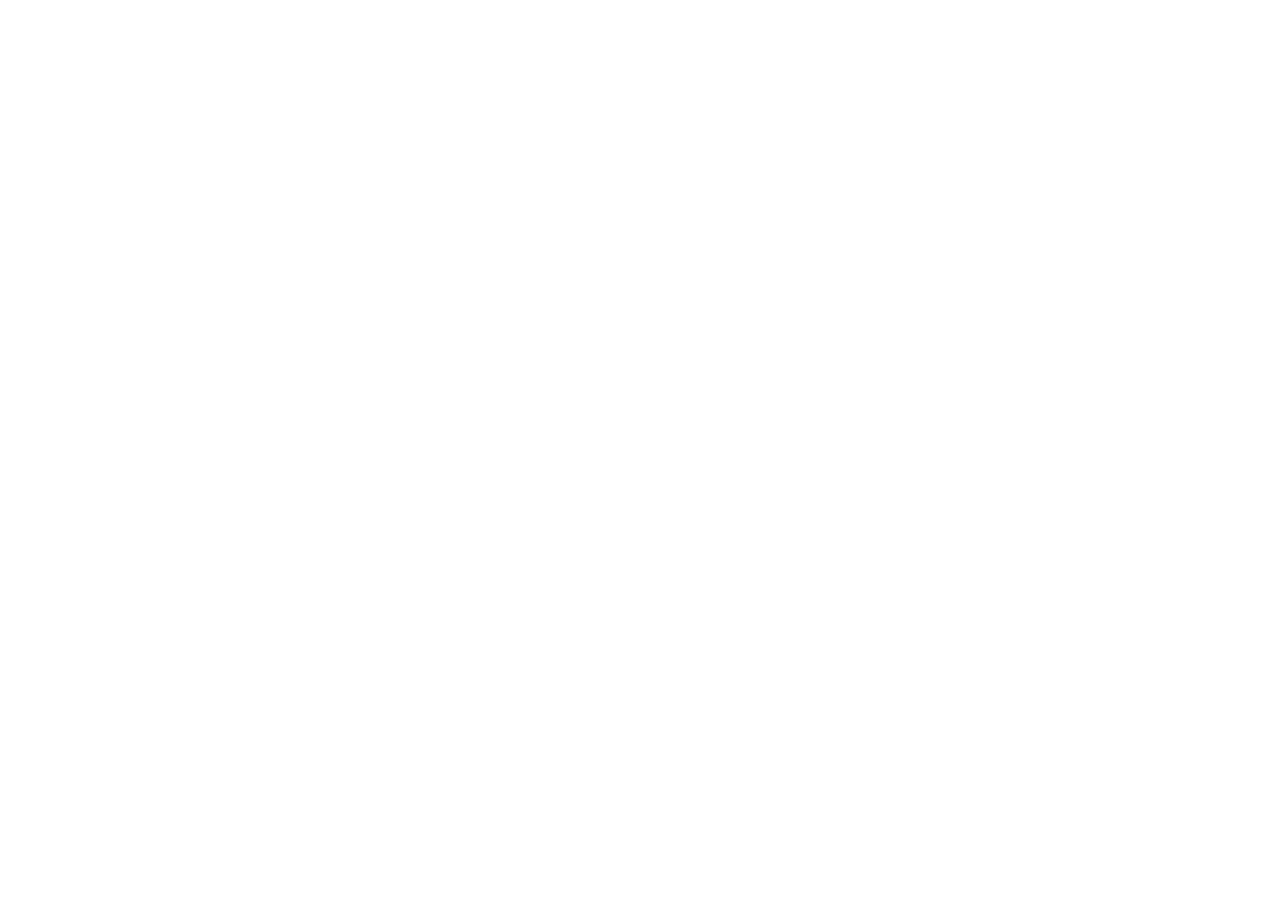
==== index.html @ 8c8d55e0 "add new file" ====
<!DOCTYPE html>
<html lang="en">
    <head>
        <meta charset="UTF-8" />
        <meta http-equiv="X-UA-Compatible" content="IE=edge" />
        <meta name="viewport" content="width=device-width, initial-scale=1.0" />
        <title>Merce</title>
        <link
            href="https://cdn.jsdelivr.net/npm/bootstrap@5.0.1/dist/css/bootstrap.min.css"
            rel="stylesheet"
        />
        <link rel="stylesheet" href="./scss/main.css" />
    </head>
    <body>

        <script src="https://cdn.jsdelivr.net/npm/bootstrap@5.0.1/dist/js/bootstrap.bundle.min.js"></script>
    </body>
</html>
---- scss/main.css ----
.container {
  max-width: calc(100% - 4px);
}

.reveal .reveal__item {
  outline: 2px solid #1F1F1F;
}
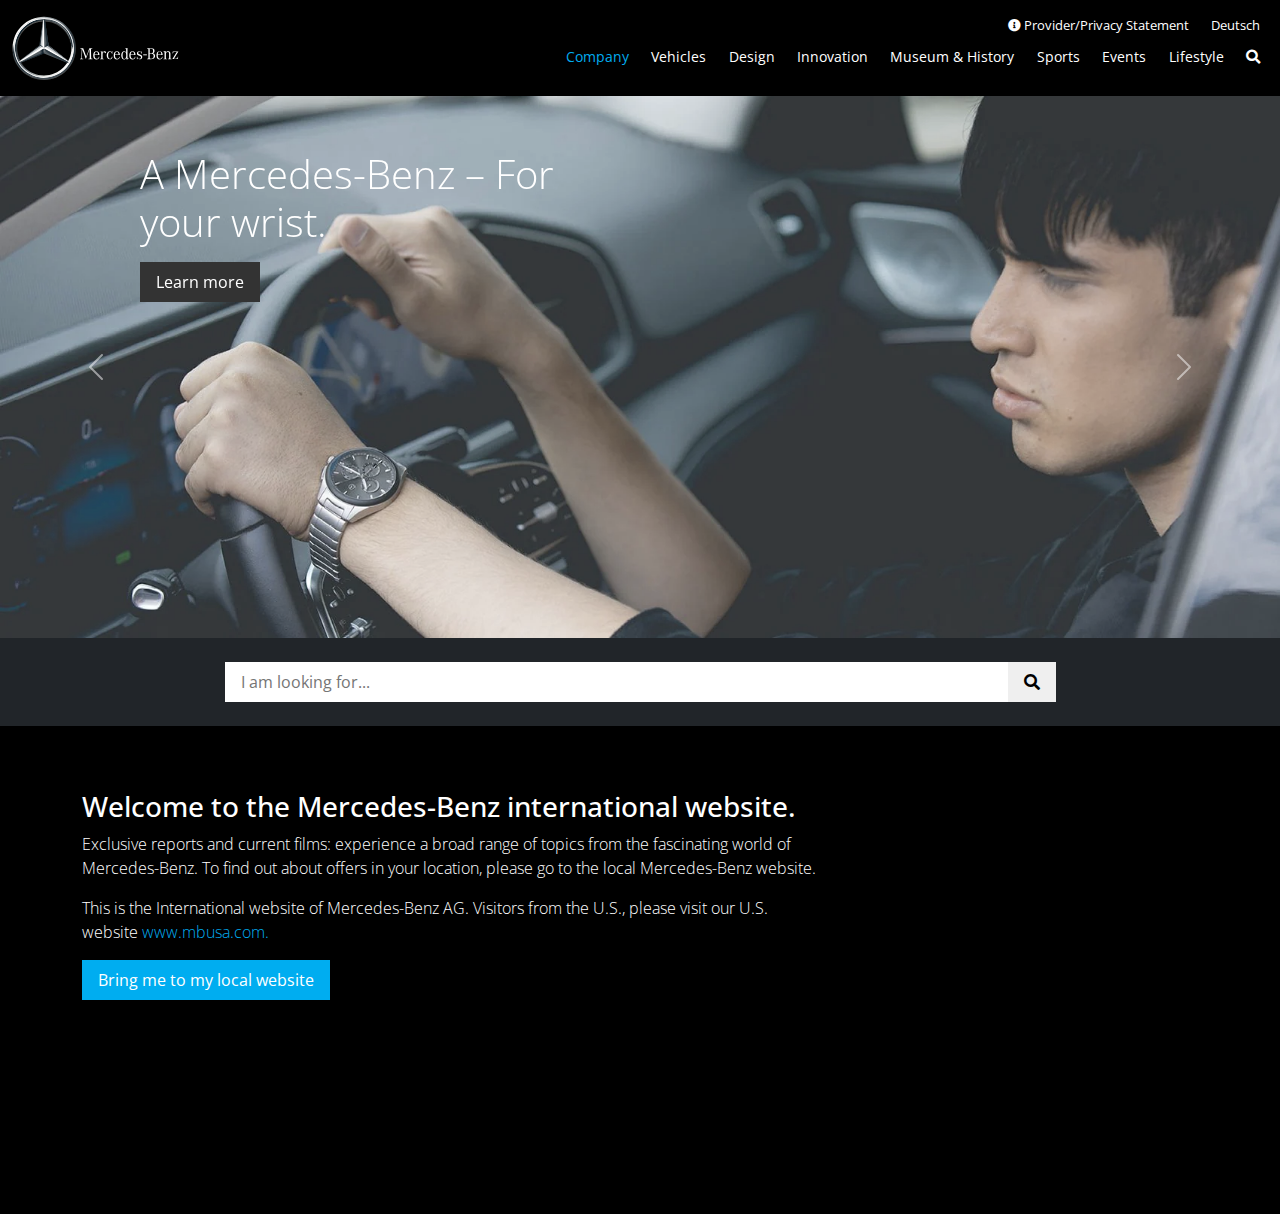
==== commit 3bd4d897: "add animation" ====
--- a/index.html
+++ b/index.html
@@ -6,13 +6,403 @@
         <meta name="viewport" content="width=device-width, initial-scale=1.0" />
         <title>Merce</title>
         <link
+            href="https://fonts.googleapis.com/css2?family=Open+Sans:ital,wght@0,300;0,400;0,600;0,700;0,800;1,300;1,400;1,600;1,700;1,800&display=swap"
+            rel="stylesheet"
+        />
+
+        <link
             href="https://cdn.jsdelivr.net/npm/bootstrap@5.0.1/dist/css/bootstrap.min.css"
             rel="stylesheet"
+        />
+
+        <link
+            rel="stylesheet"
+            href="https://cdnjs.cloudflare.com/ajax/libs/font-awesome/5.15.0/css/all.min.css"
         />
         <link rel="stylesheet" href="./scss/main.css" />
     </head>
     <body>
+        <header>
+            <div class="container-fluid">
+                <div class="row py-3">
+                    <div class="col-auto">
+                        <a class="navbar-brand mx-0" href="#">
+                            <img src="./images/commons/logo.svg" alt="" />
+                            <img
+                                src="./images/commons/brand-without-claim.svg"
+                                alt=""
+                            />
+                        </a>
+                    </div>
+                    <div class="col-auto ms-auto">
+                        <nav class="navbar navbar-expand py-0">
+                            <div
+                                class="
+                                    navbar-nav
+                                    ms-auto
+                                    header__navbar-nav header__navbar-nav--sm
+                                "
+                            >
+                                <a class="nav-link py-0" href="#"
+                                    ><i class="fas fa-info-circle"></i>
+                                    <span class="d-none d-lg-inline">
+                                        Provider/Privacy Statement
+                                    </span>
+                                </a>
+                                <a class="nav-link py-0" href="#">Deutsch</a>
+                            </div>
+                        </nav>
+                    </div>
+                </div>
+                <div class="row">
+                    <div class="col-12 nav__bottom">
+                        <nav class="navbar navbar-expand-lg header__nav">
+                            <button
+                                class="navbar-toggler ms-auto"
+                                type="button"
+                                data-bs-toggle="collapse"
+                                data-bs-target="#navbarNavAltMarkup"
+                                aria-controls="navbarNavAltMarkup"
+                                aria-expanded="false"
+                                aria-label="Toggle navigation"
+                            >
+                                <i class="fa fa-bars open-text"></i>
+                                <i class="fa fa-times close-text"></i>
+                            </button>
+                            <div
+                                class="collapse navbar-collapse"
+                                id="navbarNavAltMarkup"
+                            >
+                                <div
+                                    class="
+                                        navbar-nav
+                                        ms-auto
+                                        header__navbar-nav
+                                        text-center text-lg-start
+                                    "
+                                >
+                                    <a
+                                        class="nav-link active"
+                                        aria-current="page"
+                                        href="#"
+                                        >Company</a
+                                    >
+                                    <a class="nav-link" href="#">Vehicles</a>
+                                    <a class="nav-link" href="#">Design</a>
+                                    <a class="nav-link" href="#">Innovation</a>
+                                    <a class="nav-link" href="#"
+                                        >Museum & History</a
+                                    >
+                                    <a class="nav-link" href="#">Sports</a>
+                                    <a class="nav-link" href="#">Events</a>
+                                    <a class="nav-link" href="#">Lifestyle</a>
+                                    <a class="nav-link search-link" href="#"
+                                        ><i class="fa fa-search"></i>
+                                        <span class="d-lg-none"> Search</span>
+                                    </a>
+                                </div>
+                            </div>
+                        </nav>
+                    </div>
+                </div>
+            </div>
+        </header>
+        <section class="brandhub">
+            <div
+                id="brandhubCarousel"
+                class="carousel slide"
+                data-bs-ride="carousel"
+                class="brandhub__carousel"
+            >
+                <!-- <div id="brandhubCarousel"> -->
+                <div class="carousel-inner">
+                    <div class="carousel-item active">
+                        <img
+                            src="./images/commons/19.webp"
+                            class="d-block w-100 h-100"
+                            alt="..."
+                        />
+                        <div
+                            class="
+                                brandhub__overlay
+                                text-white
+                                animate__animated animate__fadeInDown
+                            "
+                        >
+                            <div class="container">
+                                <div class="row">
+                                    <div class="col-lg-6">
+                                        <div class="overlay__text">
+                                            <p class="display-6 fw-light">
+                                                A Mercedes-Benz – For your
+                                                wrist.
+                                            </p>
+                                        </div>
+                                        <div
+                                            class="
+                                                overlay__button
+                                                animate__animated
+                                                animate__fadeInDown
+                                                animate__delay-1s
+                                                animate__faster
+                                            "
+                                        >
+                                            <button
+                                                class="button button-secondary"
+                                            >
+                                                Learn more
+                                            </button>
+                                        </div>
+                                    </div>
+                                </div>
+                            </div>
+                        </div>
+                    </div>
+                    <div class="carousel-item">
+                        <img
+                            src="./images/commons/38.webp"
+                            class="d-block w-100"
+                            alt="..."
+                        />
+                        <div class="brandhub__overlay text-white">
+                            <div class="container">
+                                <div class="row">
+                                    <div class="col-lg-6">
+                                        <div
+                                            class="
+                                                overlay__text
+                                                animate__animated
+                                                animate__fadeInDown
+                                            "
+                                        >
+                                            <p class="display-6 fw-light">
+                                                The new EQB.
+                                            </p>
+                                        </div>
+                                        <div
+                                            class="
+                                                overlay__button
+                                                animate__animated
+                                                animate__fadeInDown
+                                                animate__delay-1s
+                                                animate__faster
+                                            "
+                                        >
+                                            <button
+                                                class="button button-secondary"
+                                            >
+                                                Learn more
+                                            </button>
+                                        </div>
+                                    </div>
+                                </div>
+                            </div>
+                        </div>
+                    </div>
+                    <div class="carousel-item">
+                        <img
+                            src="./images/commons/21.webp"
+                            class="d-block w-100"
+                            alt="..."
+                        />
+                        <div class="brandhub__overlay text-white">
+                            <div class="container">
+                                <div class="row">
+                                    <div class="col-lg-6">
+                                        <div
+                                            class="
+                                                overlay__text
+                                                animate__animated
+                                                animate__fadeInDown
+                                            "
+                                        >
+                                            <p class="display-6 fw-light">
+                                                The new EQS. This is for you,
+                                                world.
+                                            </p>
+                                        </div>
+                                        <div
+                                            class="
+                                                overlay__button
+                                                animate__animated
+                                                animate__fadeInDown
+                                                animate__delay-1s
+                                                animate__faster
+                                            "
+                                        >
+                                            <button
+                                                class="button button-secondary"
+                                            >
+                                                Learn more
+                                            </button>
+                                        </div>
+                                    </div>
+                                </div>
+                            </div>
+                        </div>
+                    </div>
+                    <div class="carousel-item">
+                        <img
+                            src="./images/commons/18.webp"
+                            class="d-block w-100"
+                            alt="..."
+                        />
+                        <div class="brandhub__overlay text-white">
+                            <div class="container">
+                                <div class="row">
+                                    <div class="col-lg-6">
+                                        <div
+                                            class="
+                                                overlay__text
+                                                animate__animated
+                                                animate__fadeInDown
+                                            "
+                                        >
+                                            <p class="display-6 fw-light">
+                                                The new C-Class by
+                                                Mercedes‑Benz.
+                                            </p>
+                                        </div>
+                                        <div
+                                            class="
+                                                overlay__button
+                                                animate__animated
+                                                animate__fadeInDown
+                                                animate__delay-1s
+                                                animate__faster
+                                            "
+                                        >
+                                            <button
+                                                class="button button-secondary"
+                                            >
+                                                Learn more
+                                            </button>
+                                        </div>
+                                    </div>
+                                </div>
+                            </div>
+                        </div>
+                    </div>
+                </div>
+                <button
+                    class="carousel-control-prev"
+                    type="button"
+                    data-bs-target="#brandhubCarousel"
+                    data-bs-slide="prev"
+                >
+                    <span
+                        class="carousel-control-prev-icon"
+                        aria-hidden="true"
+                    ></span>
+                    <span class="visually-hidden">Previous</span>
+                </button>
+                <button
+                    class="carousel-control-next"
+                    type="button"
+                    data-bs-target="#brandhubCarousel"
+                    data-bs-slide="next"
+                >
+                    <span
+                        class="carousel-control-next-icon"
+                        aria-hidden="true"
+                    ></span>
+                    <span class="visually-hidden">Next</span>
+                </button>
+            </div>
+            <div class="find-something bg-dark" id="find-something">
+                <div class="container py-4">
+                    <div class="row">
+                        <div class="col-md-9 mx-auto">
+                            <div class="form-control-custom">
+                                <input
+                                    type="text"
+                                    placeholder="I am looking for..."
+                                /><button><i class="fa fa-search"></i></button>
+                            </div>
+                        </div>
+                    </div>
+                </div>
+            </div>
+        </section>
+
+        <section class="headlines">
+            <div class="container py-5 text-white">
+                <div class="row py-3">
+                    <div class="col-lg-8 fw-light">
+                        <h3>
+                            Welcome to the Mercedes-Benz international website.
+                        </h3>
+                        <p>
+                            Exclusive reports and current films: experience a
+                            broad range of topics from the fascinating world of
+                            Mercedes-Benz. To find out about offers in your
+                            location, please go to the local Mercedes-Benz
+                            website.
+                        </p>
+                        <p>
+                            This is the International website of Mercedes-Benz
+                            AG. Visitors from the U.S., please visit our U.S.
+                            website
+                            <a
+                                class="text--primary text-decoration-none"
+                                href="#"
+                                >www.mbusa.com.</a
+                            >
+                        </p>
+                        <div>
+                            <button class="button button-primary">
+                                Bring me to my local website
+                            </button>
+                        </div>
+                    </div>
+                </div>
+                <div class="row py-3 g-3 show-only-screen">
+                    <div class="col-6 col-md-3">
+                        <div class="headlines__logo-wrapper">
+                            <a href=""></a>
+                            <img
+                                src="./images/commons/eq-channel-tile_new.webp"
+                                class="w-100"
+                                alt=""
+                            />
+                        </div>
+                    </div>
+
+                    <div class="col-6 col-md-3">
+                        <div class="headlines__logo-wrapper">
+                            <a href=""></a>
+                            <img
+                                src="./images/commons/me-channel-tile_new.webp"
+                                class="w-100"
+                                alt=""
+                            />
+                        </div>
+                    </div>
+                    <div class="col-6 col-md-3">
+                        <div class="headlines__logo-wrapper">
+                            <a href=""></a>
+                            <img
+                                src="./images/commons/she-channel-tile.webp"
+                                class="w-100"
+                                alt=""
+                            />
+                        </div>
+                    </div>
+                    <div class="col-6 col-md-3">
+                        <div class="headlines__logo-wrapper">
+                            <a href=""></a>
+                            <img
+                                src="./images/commons/me-channel-tile_new.webp"
+                                class="w-100"
+                                alt=""
+                            />
+                        </div>
+                    </div>
+                </div>
+            </div>
+        </section>
 
         <script src="https://cdn.jsdelivr.net/npm/bootstrap@5.0.1/dist/js/bootstrap.bundle.min.js"></script>
+        <script src="./js/main.js"></script>
     </body>
 </html>
--- a/scss/main.css
+++ b/scss/main.css
@@ -1,5 +1,172 @@
-.container {
-  max-width: calc(100% - 4px);
+.show-only-screen {
+  opacity: 0;
+  margin-bottom: -2rem;
+  transition: all 2s;
+}
+
+* {
+  font-family: 'Open Sans', sans-serif;
+}
+
+.text--primary {
+  color: #00ADF0;
+}
+
+.button {
+  cursor: pointer;
+  height: 2.5rem;
+  padding: 0 1rem;
+  border-radius: 0;
+  border: none;
+  color: #fff;
+}
+
+.button-secondary {
+  background-color: #333;
+}
+
+.button-secondary:hover {
+  background-color: #1F1F1F;
+}
+
+.button-primary {
+  background-color: #00ADF0;
+}
+
+.button-primary:hover {
+  background-color: rgba(0, 173, 240, 0.8);
+}
+
+.button-show-more {
+  color: rgba(255, 255, 255, 0.6);
+}
+
+.button-show-more:hover {
+  color: #fff;
+}
+
+.form-control-custom {
+  display: flex;
+  width: 100%;
+}
+
+.form-control-custom input, .form-control-custom button {
+  height: 2.5rem;
+  border: none;
+  outline: none;
+  padding: 0 1rem;
+}
+
+.form-control-custom input {
+  flex: auto;
+}
+
+.form-control-custom button {
+  transition: all .5s;
+}
+
+.form-control-custom button:hover {
+  opacity: .7;
+}
+
+.brandhub .carousel-item {
+  position: relative;
+  filter: grayscale(30%);
+}
+
+.brandhub .brandhub__overlay {
+  position: absolute;
+  top: 10%;
+  left: 10%;
+  bottom: 10%;
+  right: 10%;
+  font-family: serif;
+}
+
+header {
+  font-size: .9rem;
+  font-weight: 400;
+  background-color: #000;
+}
+
+header .logo-wrap {
+  display: flex;
+}
+
+header .header__navbar-nav--sm {
+  font-size: .8rem;
+}
+
+header .header__nav .navbar-brand img {
+  height: 3.5rem;
+}
+
+header .header__nav .navbar-toggler i {
+  color: #fff;
+  font-size: 1.5rem;
+}
+
+header .header__nav .navbar-toggler[aria-expanded='true'] .open-text {
+  display: none;
+}
+
+header .header__nav .navbar-toggler[aria-expanded='true'] .close-text {
+  display: block;
+}
+
+header .header__nav .navbar-toggler[aria-expanded='false'] .open-text {
+  display: block;
+}
+
+header .header__nav .navbar-toggler[aria-expanded='false'] .close-text {
+  display: none;
+}
+
+header .nav__bottom {
+  margin-top: -4.1rem;
+}
+
+header .header__navbar-nav {
+  gap: .4rem;
+}
+
+header .header__navbar-nav a {
+  color: #fff;
+}
+
+header .header__navbar-nav .nav-link:hover, header .header__navbar-nav .nav-link:focus, header .header__navbar-nav .nav-link.active {
+  color: #00ADF0;
+}
+
+.headlines {
+  background-color: #000;
+}
+
+.headlines .headlines__logo-wrapper {
+  position: relative;
+}
+
+.headlines .headlines__logo-wrapper a {
+  position: absolute;
+  top: 0;
+  left: 0;
+  right: 0;
+  bottom: 0;
+}
+
+.headlines .headlines__logo-wrapper::after {
+  content: '';
+  position: absolute;
+  bottom: 0;
+  display: block;
+  height: 0;
+  width: 100%;
+  background-color: #00ADF0;
+  transition: all .2s;
+}
+
+.headlines .headlines__logo-wrapper:hover::after {
+  height: .5rem;
 }
 
 .reveal .reveal__item {
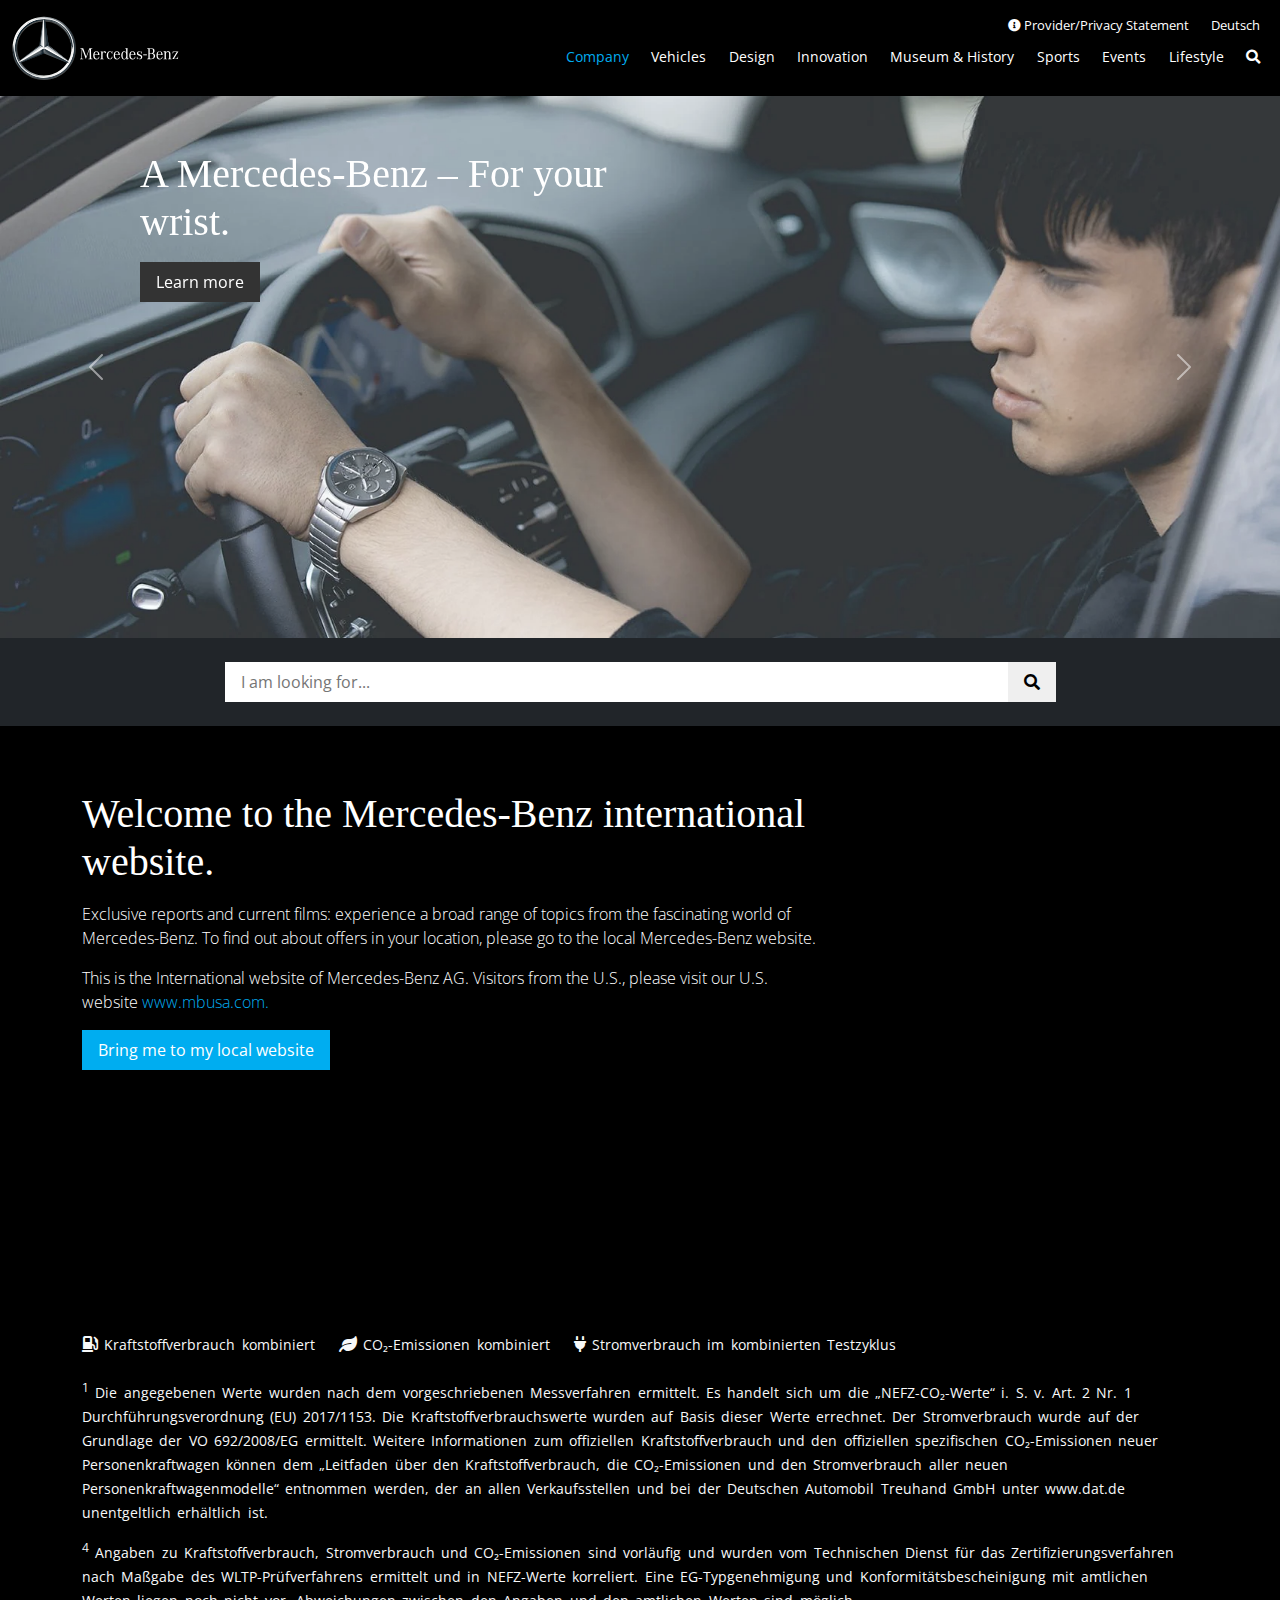
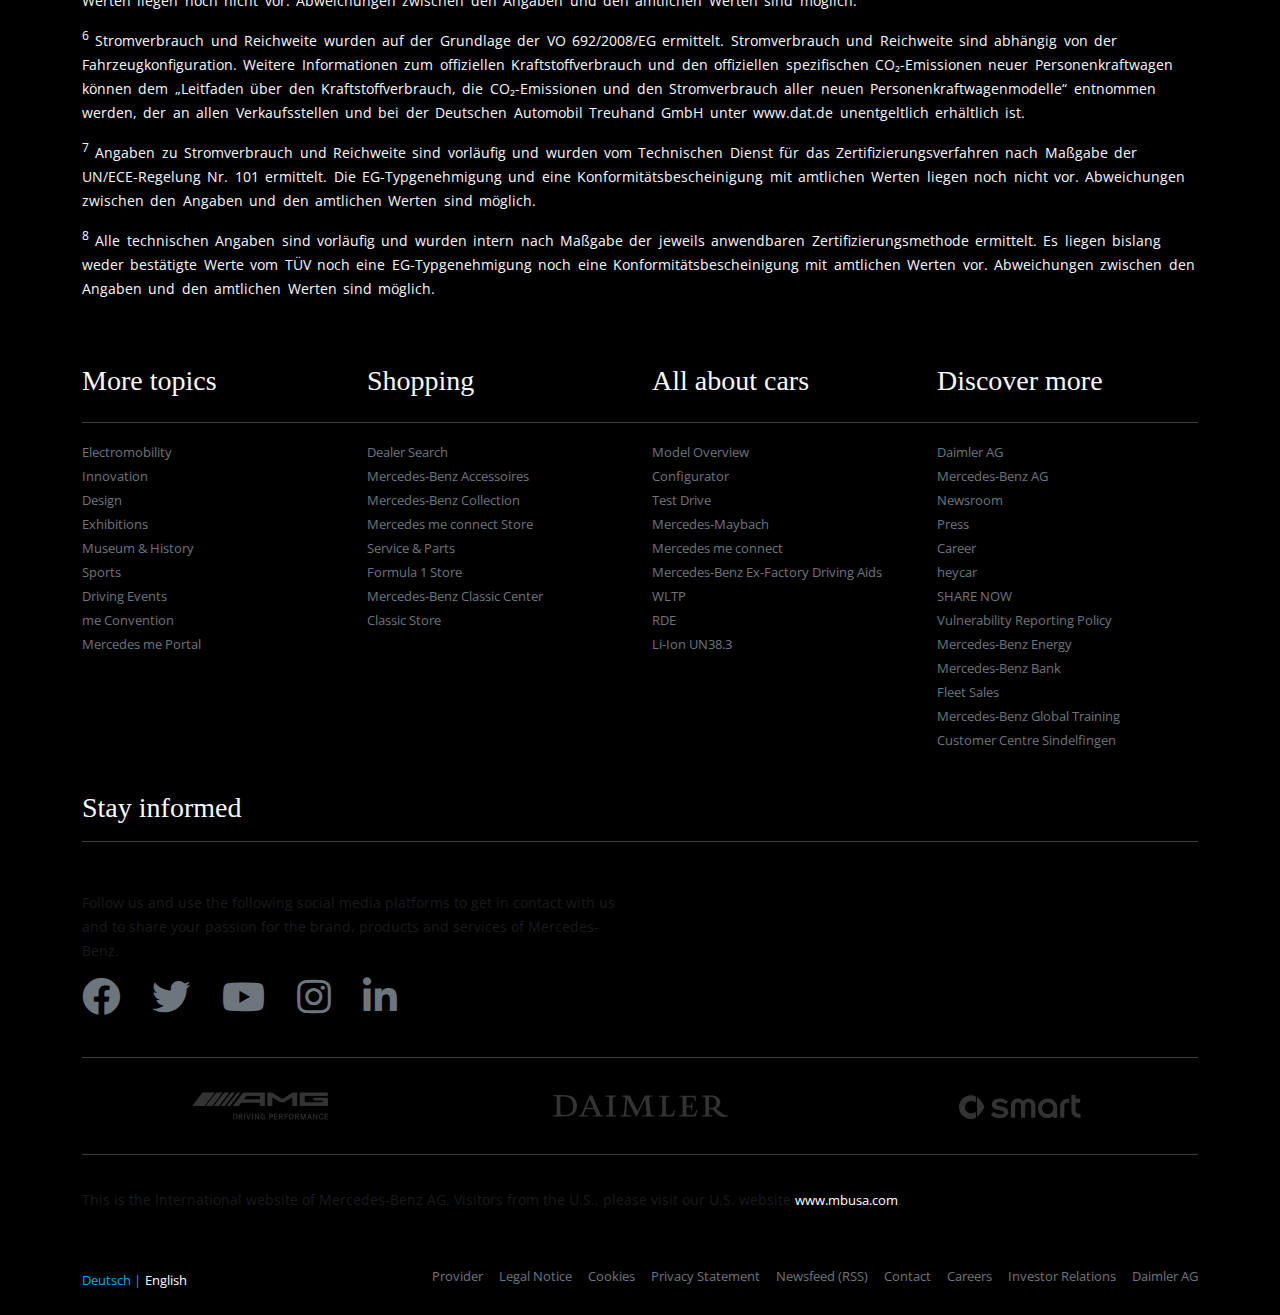
==== commit aff5d355: "footer and footnotes" ====
--- a/index.html
+++ b/index.html
@@ -5,8 +5,9 @@
         <meta http-equiv="X-UA-Compatible" content="IE=edge" />
         <meta name="viewport" content="width=device-width, initial-scale=1.0" />
         <title>Merce</title>
+        <link rel="preconnect" href="https://fonts.gstatic.com" />
         <link
-            href="https://fonts.googleapis.com/css2?family=Open+Sans:ital,wght@0,300;0,400;0,600;0,700;0,800;1,300;1,400;1,600;1,700;1,800&display=swap"
+            href="https://fonts.googleapis.com/css2?family=Noto+Serif+TC:wght@200;300;400;500;600;700;900&family=Open+Sans:ital,wght@0,300;0,400;0,600;0,700;0,800;1,300;1,400;1,600;1,700;1,800&display=swap"
             rel="stylesheet"
         />
 
@@ -18,6 +19,10 @@
         <link
             rel="stylesheet"
             href="https://cdnjs.cloudflare.com/ajax/libs/font-awesome/5.15.0/css/all.min.css"
+        />
+        <link
+            rel="stylesheet"
+            href="https://cdnjs.cloudflare.com/ajax/libs/animate.css/4.1.1/animate.min.css"
         />
         <link rel="stylesheet" href="./scss/main.css" />
     </head>
@@ -114,7 +119,6 @@
                 data-bs-ride="carousel"
                 class="brandhub__carousel"
             >
-                <!-- <div id="brandhubCarousel"> -->
                 <div class="carousel-inner">
                     <div class="carousel-item active">
                         <img
@@ -133,7 +137,7 @@
                                 <div class="row">
                                     <div class="col-lg-6">
                                         <div class="overlay__text">
-                                            <p class="display-6 fw-light">
+                                            <p class="display-6 fw-light text--serif">
                                                 A Mercedes-Benz – For your
                                                 wrist.
                                             </p>
@@ -164,18 +168,16 @@
                             class="d-block w-100"
                             alt="..."
                         />
-                        <div class="brandhub__overlay text-white">
+                        <div class="brandhub__overlay animate__animated animate__fadeInDown text-white">
                             <div class="container">
                                 <div class="row">
                                     <div class="col-lg-6">
                                         <div
                                             class="
                                                 overlay__text
-                                                animate__animated
-                                                animate__fadeInDown
                                             "
                                         >
-                                            <p class="display-6 fw-light">
+                                            <p class="display-6 fw-light text--serif">
                                                 The new EQB.
                                             </p>
                                         </div>
@@ -205,18 +207,16 @@
                             class="d-block w-100"
                             alt="..."
                         />
-                        <div class="brandhub__overlay text-white">
+                        <div class="brandhub__overlay text-white animate__animated animate__fadeInDown">
                             <div class="container">
                                 <div class="row">
                                     <div class="col-lg-6">
                                         <div
                                             class="
                                                 overlay__text
-                                                animate__animated
-                                                animate__fadeInDown
                                             "
                                         >
-                                            <p class="display-6 fw-light">
+                                            <p class="display-6 fw-light text--serif">
                                                 The new EQS. This is for you,
                                                 world.
                                             </p>
@@ -247,18 +247,16 @@
                             class="d-block w-100"
                             alt="..."
                         />
-                        <div class="brandhub__overlay text-white">
+                        <div class="brandhub__overlay text-white animate__animated animate__fadeInDown">
                             <div class="container">
                                 <div class="row">
                                     <div class="col-lg-6">
                                         <div
                                             class="
                                                 overlay__text
-                                                animate__animated
-                                                animate__fadeInDown
                                             "
                                         >
-                                            <p class="display-6 fw-light">
+                                            <p class="display-6 fw-light text--serif">
                                                 The new C-Class by
                                                 Mercedes‑Benz.
                                             </p>
@@ -326,12 +324,12 @@
         </section>
 
         <section class="headlines">
-            <div class="container py-5 text-white">
+            <div class="container py-5 text-white fw-light">
                 <div class="row py-3">
-                    <div class="col-lg-8 fw-light">
-                        <h3>
+                    <div class="col-lg-8 ">
+                        <p class="text--serif display-6">
                             Welcome to the Mercedes-Benz international website.
-                        </h3>
+                        </p>
                         <p>
                             Exclusive reports and current films: experience a
                             broad range of topics from the fascinating world of
@@ -401,7 +399,365 @@
                 </div>
             </div>
         </section>
-
+        <section class="text-light footnotes">
+            <div class="container py-5">
+               <div class="d-flex flex-column flex-lg-row footnotes__top mb-2">
+                    <p class="me-lg-4"><i class="fas fa-gas-pump"></i><small> Kraftstoffverbrauch kombiniert</small> </p>
+                    <p class="me-lg-4"><i class="fas fa-leaf"></i><small> CO₂-Emissionen kombiniert</small></p>    
+                    <p class="me-lg-4"><i class="fas fa-plug"></i><small> Stromverbrauch im kombinierten Testzyklus</small> </p>
+                </div>
+                <div class="footnotes__content">
+                    <p>
+                        <sup>1</sup>
+                        <small>
+                            Die angegebenen Werte wurden nach dem vorgeschriebenen Messverfahren ermittelt. Es
+                            handelt sich
+                            um die „NEFZ-CO₂-Werte“ i. S. v. Art. 2 Nr. 1 Durchführungsverordnung (EU) 2017/1153. Die
+                            Kraftstoffverbrauchswerte wurden auf Basis dieser Werte errechnet. Der Stromverbrauch wurde auf
+                            der Grundlage der VO 692/2008/EG ermittelt. Weitere Informationen zum offiziellen
+                            Kraftstoffverbrauch und den offiziellen spezifischen CO₂-Emissionen neuer Personenkraftwagen
+                            können dem „Leitfaden über den Kraftstoffverbrauch, die CO₂-Emissionen und den Stromverbrauch
+                            aller neuen Personenkraftwagenmodelle“ entnommen werden, der an allen Verkaufsstellen und bei
+                            der Deutschen Automobil Treuhand GmbH unter www.dat.de unentgeltlich erhältlich ist.
+                        </small> 
+                    </p>
+                    <p>
+                        <sup>4</sup>
+                        <small>
+                        Angaben zu Kraftstoffverbrauch, Stromverbrauch und CO₂-Emissionen sind vorläufig und
+                        wurden vom Technischen Dienst für das Zertifizierungsverfahren nach Maßgabe des
+                        WLTP-Prüfverfahrens ermittelt und in NEFZ-Werte korreliert. Eine EG-Typgenehmigung und
+                        Konformitätsbescheinigung mit amtlichen Werten liegen noch nicht vor. Abweichungen zwischen den
+                        Angaben und den amtlichen Werten sind möglich.
+                        </small>
+                    </p>
+                
+                
+                    <p>
+                        <sup>6</sup>
+                        <small>
+                            Stromverbrauch und Reichweite wurden auf der Grundlage der VO 692/2008/EG ermittelt.
+                            Stromverbrauch und Reichweite sind abhängig von der Fahrzeugkonfiguration. Weitere Informationen
+                            zum offiziellen Kraftstoffverbrauch und den offiziellen spezifischen CO₂-Emissionen neuer
+                            Personenkraftwagen können dem „Leitfaden über den Kraftstoffverbrauch, die CO₂-Emissionen und
+                            den Stromverbrauch aller neuen Personenkraftwagenmodelle“ entnommen werden, der an allen
+                            Verkaufsstellen und bei der Deutschen Automobil Treuhand GmbH unter www.dat.de unentgeltlich
+                            erhältlich ist.
+                        </small> 
+                    </p>
+                
+                    <p>
+                        <sup>7</sup>
+                        <small>
+                            Angaben zu Stromverbrauch und Reichweite sind vorläufig und wurden vom Technischen
+                            Dienst für das Zertifizierungsverfahren nach Maßgabe der UN/ECE-Regelung Nr. 101 ermittelt. Die
+                            EG-Typgenehmigung und eine Konformitätsbescheinigung mit amtlichen Werten liegen noch nicht vor.
+                            Abweichungen zwischen den Angaben und den amtlichen Werten sind möglich.
+                        </small> 
+                    </p>
+                
+                    <p><sup>8</sup>
+                        <small>
+                            Alle technischen Angaben sind vorläufig und wurden intern nach Maßgabe der jeweils
+                            anwendbaren Zertifizierungsmethode ermittelt. Es liegen bislang weder bestätigte Werte vom TÜV
+                            noch eine EG-Typgenehmigung noch eine Konformitätsbescheinigung mit amtlichen Werten vor.
+                            Abweichungen zwischen den Angaben und den amtlichen Werten sind möglich.
+                        </small> 
+                    </p>
+                </div>
+            </div>
+        </section>
+        <footer class="text-light">
+            <div class="container">
+                <div class="row g-4 d-none d-lg-flex">
+                    <div class="col-lg-3">
+                        <h3>More topics
+                        </h3>
+                    </div>
+                    <div class="col-lg-3">
+                        <h3>Shopping</h3>
+                    </div>
+                    <div class="col-lg-3">
+                        <h3>All about cars
+                        </h3>
+                    </div>
+                    <div class="col-lg-3">
+                        <h3>Discover more
+                        </h3>
+                    </div>
+                </div>
+                <hr class="d-none d-lg-block">
+                <div class="row g-4">
+                    <div class="col-md-6 col-lg-3">
+                        <ul class="footer__menu">
+                            <li class="d-lg-none">
+                                <h4>
+                                    More topics
+                                </h4>
+                                <hr>
+                            </li>
+                            <li>
+                                <a href="/en/eq/"> Electromobility </a>
+                            </li>
+                            <li>
+                                <a href="/en/next/"> Innovation </a>
+                            </li>
+                            <li>
+                                <a href="/en/design/"> Design </a>
+                            </li>
+                            <li>
+                                <a href="/en/exhibitions/"> Exhibitions </a>
+                            </li>
+                            <li>
+                                <a href="/en/classic/"> Museum & History </a>
+                            </li>
+                            <li>
+                                <a href="/en/sports/"> Sports </a>
+                            </li>
+                            <li>
+                                <a class="text-decoration-none"
+                                    href="https://www.mercedes-benz.com/en/mercedes-benz/events/driving-events/"> Driving
+                                    Events </a>
+                            </li>
+                            <li>
+                                <a class="text-decoration-none" href="https://www.me-convention.com/en/"> me Convention </a>
+                            </li>
+                            <li>
+                                <a class="text-decoration-none" href="https://me.secure.mercedes-benz.com/wps/portal">
+                                    Mercedes me Portal </a>
+                            </li>
+    
+    
+                        </ul>
+                    </div>
+    
+                    <div class="col-md-6 col-lg-3">
+                        
+                        <ul class="footer__menu">
+                            <li class="d-lg-none">
+                                <h4>Shopping</h4>
+                                <hr>
+                            </li>
+                            <li>
+                                <a href="http://mb4.me/your-retailer">Dealer Search</a>
+                            </li>
+                            <li>
+                                <a 
+                                    href="https://configurator.mercedes-benz-accessories.com/?csref=_port_mbcom:en">Mercedes-Benz
+                                    Accessoires</a>
+                            </li>
+                            <li>
+                                <a
+                                    href="https://shop.mercedes-benz.com/collection/?csref=_port_mbcom:en">Mercedes-Benz
+                                    Collection</a>
+                            </li>
+                            <li>
+                                <a 
+                                    href="https://shop.mercedes-benz.com/en-gb/connect/">Mercedes me connect Store</a>
+                            </li>
+                            <li>
+                                <a  href="/en/vehicles/service-parts/">Service & Parts</a>
+                            </li>
+                            <li>
+                                <a  href="https://shop.mercedesamgf1.com/?___store=eeur">Formula
+                                    1 Store</a>
+                            </li>
+                            <li>
+                                <a href="en/classic/classiccenter/">Mercedes-Benz Classic
+                                    Center</a>
+                            </li>
+                            <li>
+                                <a 
+                                    href="https://www.mercedes-benz-classic-store.com/en">Classic Store</a>
+                            </li>
+                        </ul>
+                    </div>
+    
+                    <div class="col-md-6 col-lg-3">
+                        <ul class="footer__menu">
+                            <li class="d-lg-none">
+                              <h4>All about cars</h4>  
+                              <hr>
+                            </li>
+                            <li>
+                                <a href="http://mb4.me/all-models">Model Overview</a>
+                            </li>
+                            <li>
+                                <a href="http://mb4.me/your-mercedes">Configurator</a>
+                            </li>
+                            <li>
+                                <a href="http://mb4.me/book-a-test-drive">Test Drive</a>
+                            </li>
+                            <li>
+                                <a
+                                    href="https://www.mercedes-benz.com/en/vehicles/passenger-cars/mercedes-maybach/">
+                                    Mercedes-Maybach</a>
+                            </li>
+                            <li>
+                                <a href="http://mb4.me/mercedes-me-home">Mercedes me
+                                    connect</a>
+                            </li>
+                            <li>
+                                <a
+                                    href="https://www.mercedes-benz.com/en/driving-aids/">Mercedes-Benz Ex-Factory Driving
+                                    Aids</a>
+                            </li>
+                            <li>
+                                <a href="/en/vehicles/wltp/">WLTP</a>
+                            </li>
+                            <li>
+                                <a href="/en/vehicles/rde/">RDE</a>
+                            </li>
+                            <li>
+                                <a href="/en/vehicles/li-ion-un383/">Li-Ion UN38.3</a>
+                            </li>
+                        </ul>
+                    </div>
+    
+                    <div class="col-md-6 col-lg-3">
+                        <ul class="footer__menu">
+                            <li class="d-lg-none">
+                                <h4>Discover more</h4>
+                                <hr>
+                            </li>
+                            <li>
+                                <a href="https://www.daimler.com/en/">Daimler AG</a>
+                            </li>
+                            <li>
+                                <a
+                                    href="https://www.mercedes-benz.com/en/company/">Mercedes-Benz AG</a>
+                            </li>
+                            <li>
+                                <a href="/en/newsroom/">Newsroom</a>
+                            </li>
+                            <li>
+                                <a href="https://www.daimler.com/press/">Press</a>
+                            </li>
+                            <li>
+                                <a href="https://www.daimler.com/career/">Career</a>
+                            </li>
+                            <li>
+                                <a href="/en/vehicles/heycar/">heycar</a>
+                            </li>
+                            <li>
+                                <a href="/en/vehicles/share-now/">SHARE NOW</a>
+                            </li>
+                            <li>
+                                <a
+                                    href="https://www.mercedes-benz.com/en/whitehat/">Vulnerability Reporting Policy</a>
+                            </li>
+                            <li>
+                                <a href="/en/mercedes-benz-energy/">Mercedes-Benz Energy</a>
+                            </li>
+                            <li>
+                                <a href="https://www.mercedes-benz-bank.de/">Mercedes-Benz
+                                    Bank</a>
+                            </li>
+                            <li>
+                                <a href="/en/vehicles/international-corporate-sales/">Fleet
+                                    Sales</a>
+                            </li>
+                            <li>
+                                <a href="/en/global-training/">Mercedes-Benz Global
+                                    Training</a>
+                            </li>
+                            <li>
+                                <a href="/en/customer-centre-sindelfingen/">Customer Centre
+                                    Sindelfingen</a>
+                            </li>
+                        </ul>
+                    </div>
+                </div>
+    
+                        
+                    <div class="row mt-4">
+                        <h3>Stay informed
+                            <hr />
+                        </h3>
+                        
+                        <div class="col-lg-6 py-4">
+                            <div class="text-muted">
+                                <p>
+                                    <small>
+                                    Follow us and use the following social media platforms to get in contact with us and to
+                                    share
+                                    your passion for the brand, products and services of Mercedes-Benz.
+                                    </small>
+                                </p>
+                            </div>
+                                <ul class="nav footer__list-item">
+                                    <li class="nav-item">
+                                        <a href="https://www.smart.com/int/en/index.html">
+                                            <i class="fab fa-facebook fa-3x"></i>
+                                        </a>
+                                    </li>
+                                    <li class="nav-item">
+                                        <a href="https://twitter.com/mercedesbenz">
+                                            <i class="fab fa-twitter  fa-3x"></i>
+                                        </a>
+                                    </li class="nav-item">
+                                    <li>
+                                        <a href="https://www.youtube.com/user/MercedesBenzTV">
+                                            <i class="fab fa-youtube fa-3x"></i>
+                                        </a>
+                                    </li class="nav-item">
+                                    <li>
+                                        <a href="https://instagram.com/mercedesbenz/">
+                                            <i class="fab fa-instagram fa-3x">
+                                            </i>
+                                        </a>
+                                    </li>
+                                    <li class="nav-item">
+                                        <a href="https://www.linkedin.com/company/mercedes-benz_ag">
+                                            <i class="fab fa-linkedin-in fa-3x"></i>
+                                        </a>
+                                    </li>
+                                </ul>
+                        </div>
+                    </div>
+                <hr />
+                    <div class="row footer__list-logo">
+                        <div class="col-md-4 footer__logo p-3">
+                            <a href="https://www.mercedes-amg.com/content/global/en/home.html">
+                                <img src="./images/commons/logo_amg.svg" alt="">
+                            </a>
+                        </div>
+                        <div class="col-md-4 footer__logo p-3">
+                            <a href="https://www.daimler.com/en/">
+                                <img src="./images/commons/logo_daimler.svg" alt="">
+                            </a>
+                        </div>
+                        <div class="col-md-4 footer__logo p-3">
+                            <a href="https://www.smart.com/int/en/index.html">
+                                <img src="./images/commons/logo_smart.svg" alt="">
+                            </a>
+                        </div>
+                    </div>
+                <hr />
+                <div class="py-3 text-muted">
+                    <p><small>This is the International website of Mercedes-Benz AG. Visitors from the U.S., please visit our U.S.
+                        website <a class="text-white text-decoration-none" href="https://www.mbusa.com/en/home">www.mbusa.com</a>.</small> </p>
+                </div>
+                    <div class="row g-3 py-4">
+                        <div class="col-lg-3">
+                            <a class="active" href="https://www.mercedes-benz.com/de/"> Deutsch | </a> <a class="text-white"> English </a>
+                        </div>
+                        <div class="col-lg-9 justify-content-start justify-content-lg-end footer__privacy-menu">
+                            <a href="/en/providerprivacy-statement/provider/">Provider</a>
+                            <a href="/en/providerprivacy-statement/legal-notice/">Legal Notice</a>
+                            <a href="/en/providerprivacy-statement/cookies/">Cookies</a>
+                            <a href="/en/providerprivacy-statement/privacy-statement/">Privacy
+                                Statement</a>
+                            <a href="/en/newsfeed/">Newsfeed (RSS)</a>
+                            <a href="#">Contact</a>
+                            <a href="http://www.daimler.com/career/">Careers</a>
+                            <a href="http://www.daimler.com/investors/">Investor Relations</a>
+                            <a href="http://www.daimler.com/en/">Daimler AG</a>
+                        </div>
+                    </div>
+            </div>
+            </div>
+        </footer>
         <script src="https://cdn.jsdelivr.net/npm/bootstrap@5.0.1/dist/js/bootstrap.bundle.min.js"></script>
         <script src="./js/main.js"></script>
     </body>
--- a/scss/main.css
+++ b/scss/main.css
@@ -1,3 +1,9 @@
+* {
+  margin: 0;
+  padding: 0;
+  box-sizing: border-box;
+}
+
 .show-only-screen {
   opacity: 0;
   margin-bottom: -2rem;
@@ -6,6 +12,10 @@
 
 * {
   font-family: 'Open Sans', sans-serif;
+}
+
+.text--serif {
+  font-family: serif;
 }
 
 .text--primary {
@@ -83,6 +93,60 @@
   font-family: serif;
 }
 
+footer h4, footer h3 {
+  font-family: serif;
+}
+
+footer li {
+  list-style-type: none;
+}
+
+footer a {
+  cursor: pointer;
+  display: inline-block;
+  color: #6D757D;
+  font-size: 0.8rem;
+  text-decoration: none;
+}
+
+footer a:hover, footer a.active {
+  color: #00ADF0 !important;
+}
+
+footer .footer__menu {
+  padding: 0;
+}
+
+footer .footer__list-item {
+  gap: 2rem;
+}
+
+footer .footer__logo {
+  display: flex;
+  justify-content: center;
+}
+
+footer .footer__list-logo img {
+  height: 2rem;
+  margin: 0 auto;
+  display: block;
+}
+
+footer .footer__privacy-menu {
+  display: flex;
+  gap: 1rem;
+  flex-wrap: wrap;
+}
+
+.footnotes {
+  word-spacing: .15rem;
+  font-weight: light;
+}
+
+body {
+  background-color: #000;
+}
+
 header {
   font-size: .9rem;
   font-weight: 400;
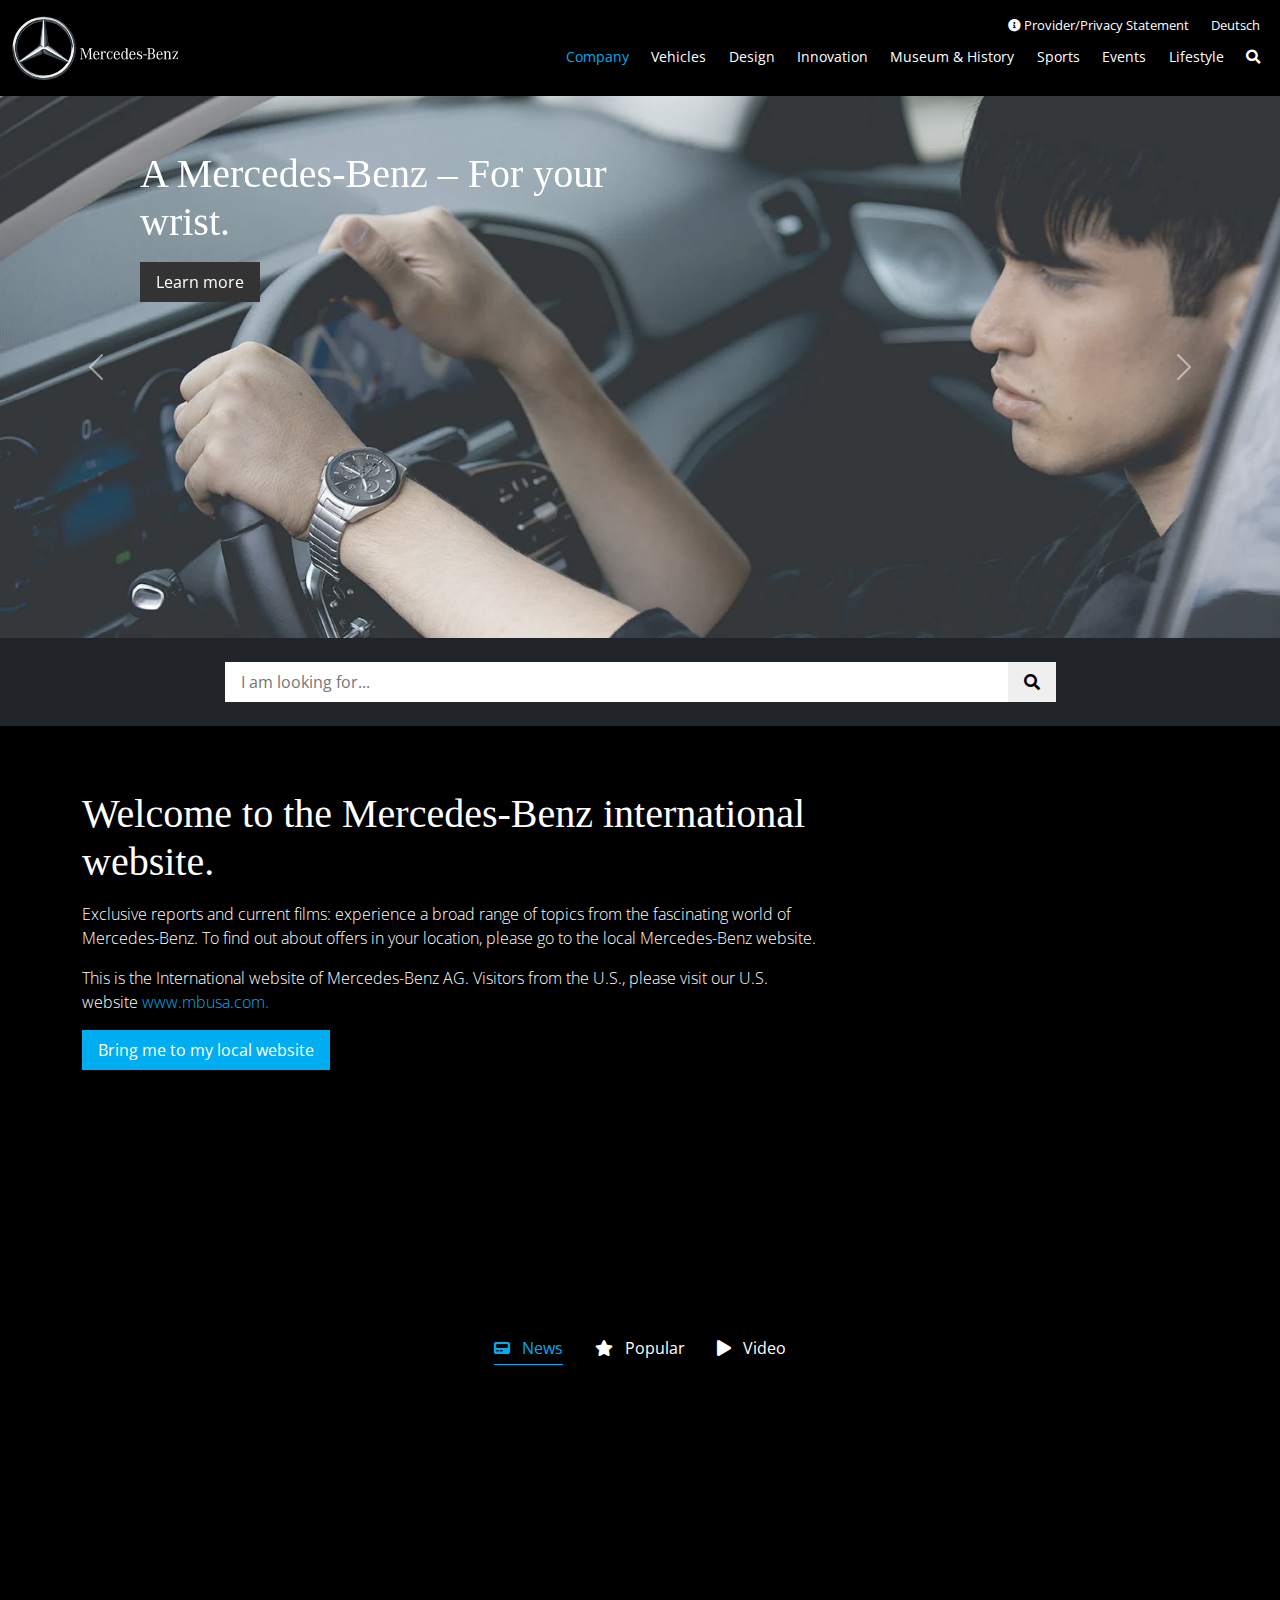
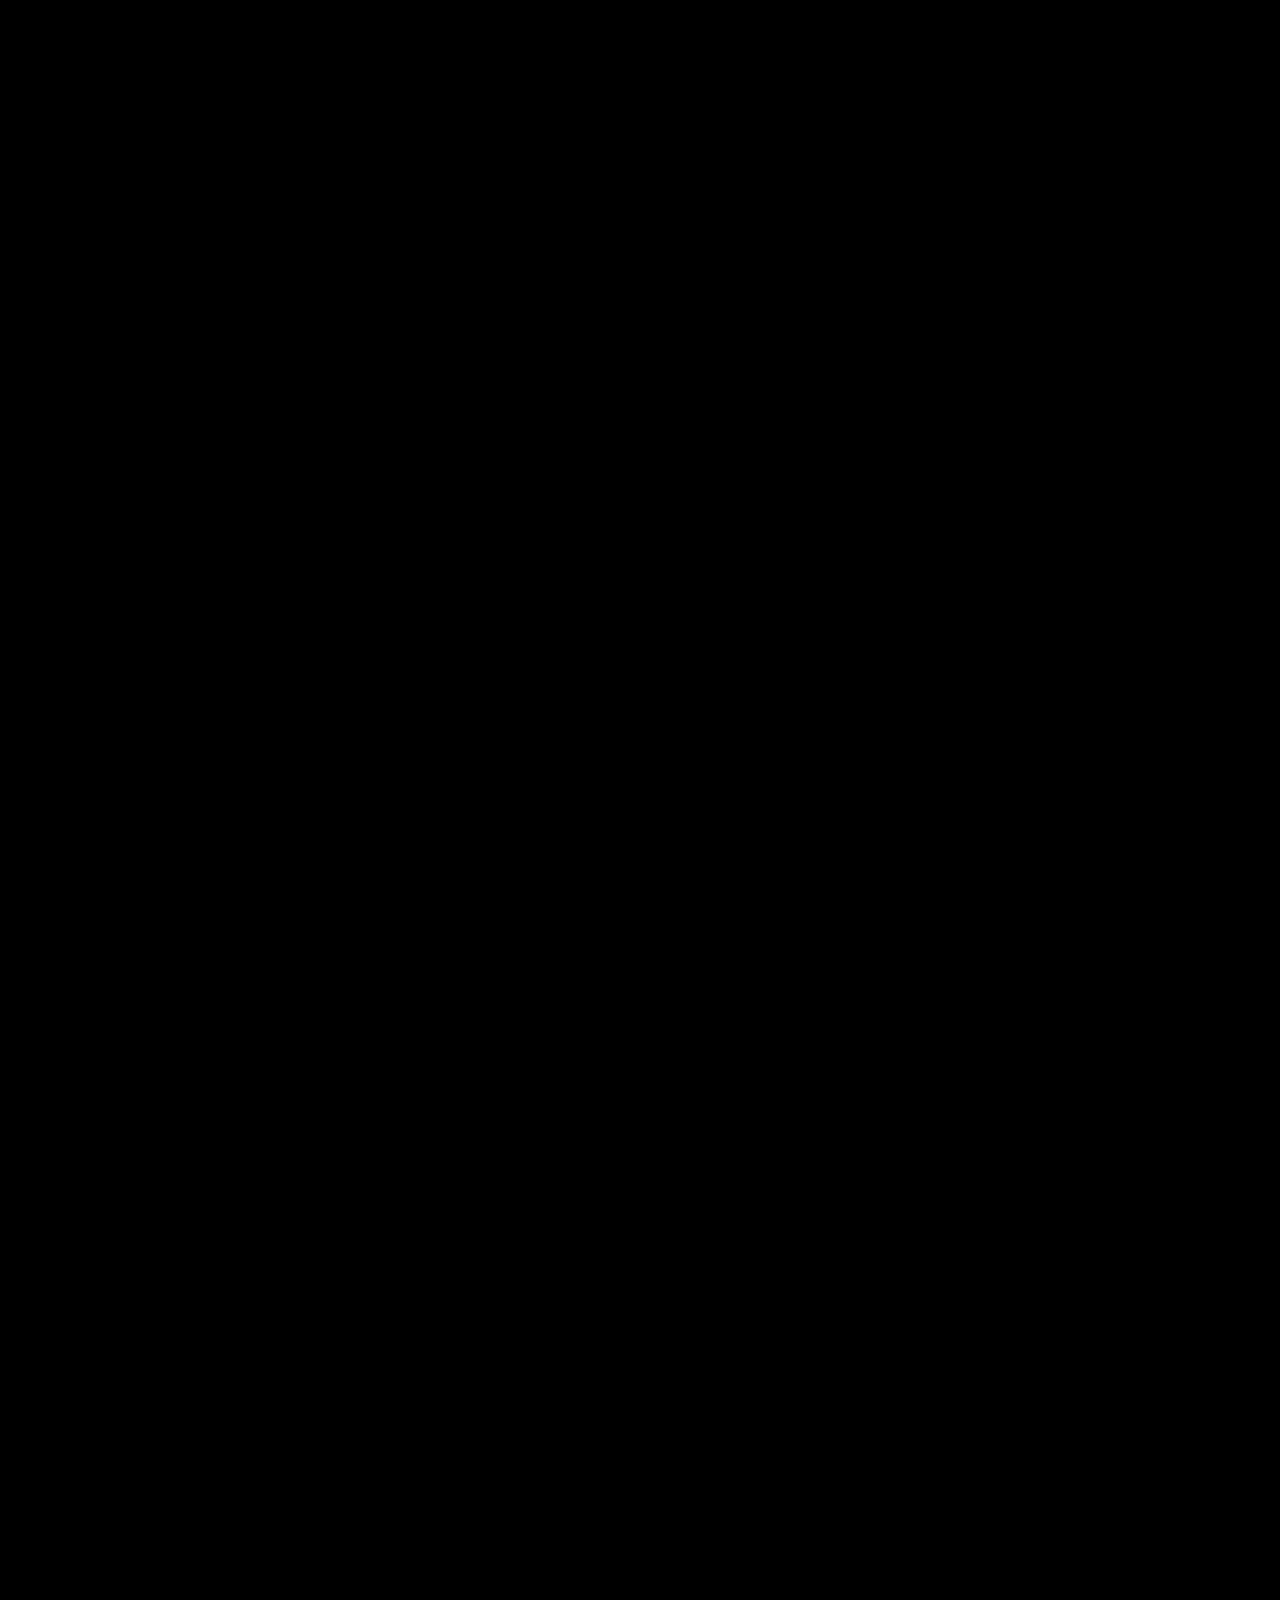
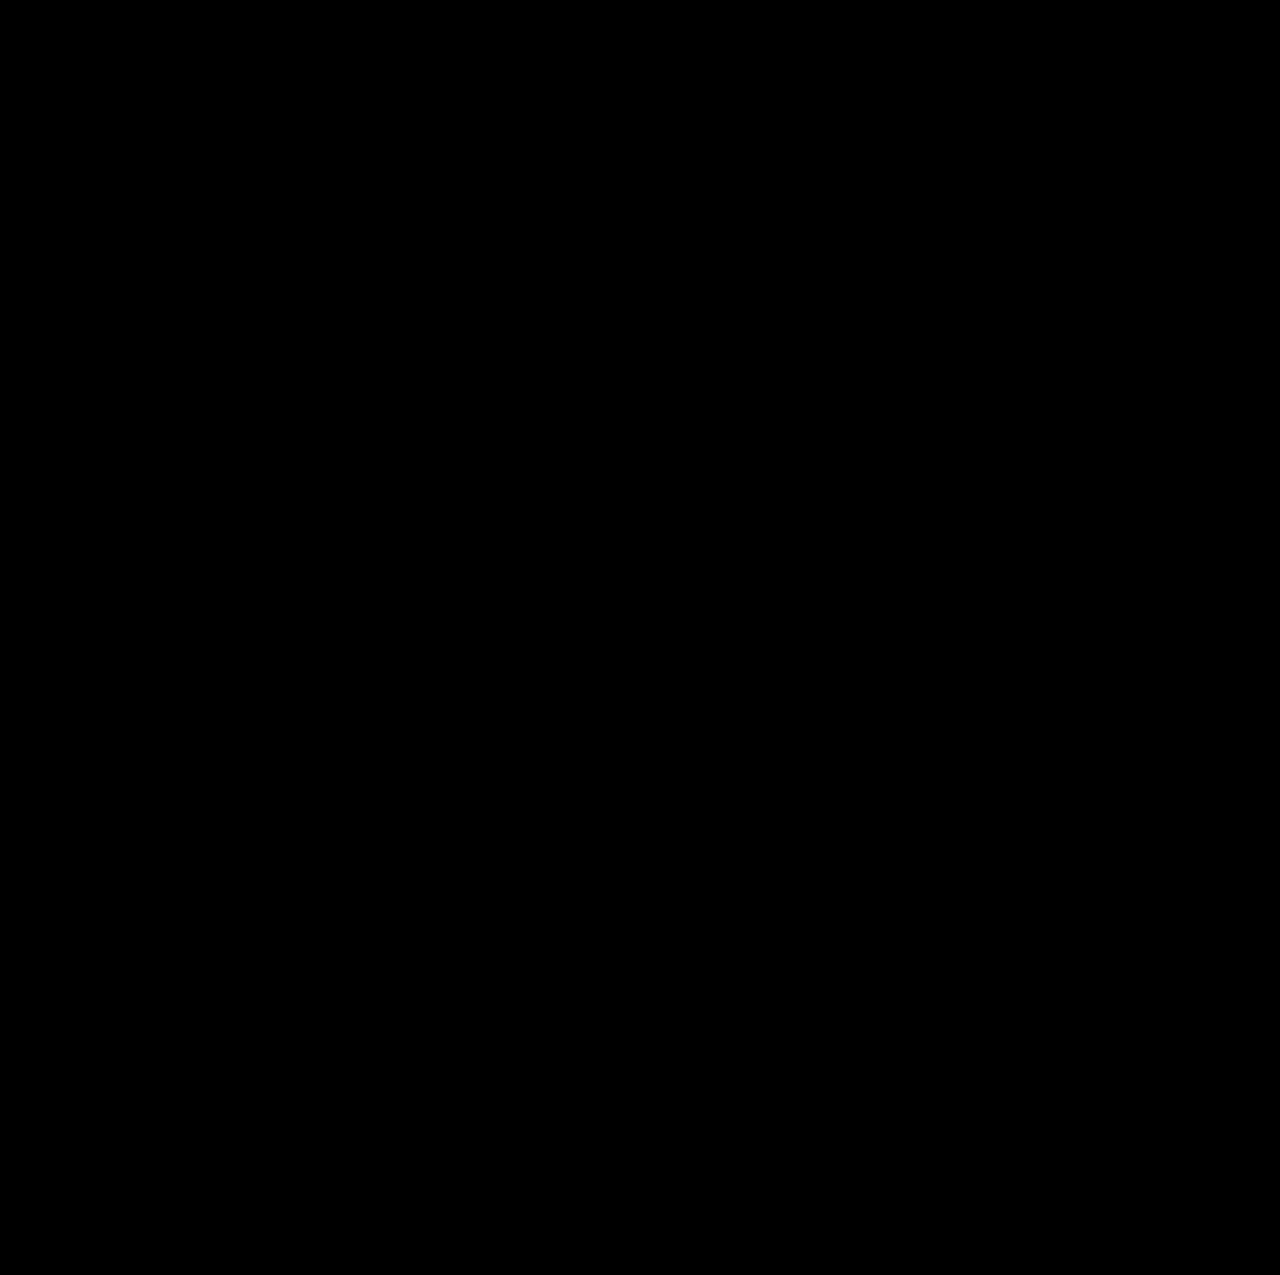
==== commit 20150e6a: "fix animation" ====
--- a/index.html
+++ b/index.html
@@ -326,7 +326,7 @@
         <section class="headlines">
             <div class="container py-5 text-white fw-light">
                 <div class="row py-3">
-                    <div class="col-lg-8 ">
+                    <div class="col-lg-8 show-only-screen">
                         <p class="text--serif display-6">
                             Welcome to the Mercedes-Benz international website.
                         </p>
@@ -399,15 +399,1122 @@
                 </div>
             </div>
         </section>
+        <section class="reveal">
+            <div class="container">
+                <ul
+                    class="nav justify-content-center reveal__nav"
+                    id="pills-tab"
+                    role="tablist"
+                >
+                    <li class="nav-item" role="presentation">
+                        <a
+                            class="nav-link reveal__link active"
+                            data-bs-toggle="pill"
+                            data-bs-target="#news"
+                            type="button"
+                        >
+                            <i class="fa fa-pager me-2"></i>
+                            News
+                        </a>
+                    </li>
+                    <li class="nav-item" role="presentation">
+                        <a
+                            class="nav-link reveal__link"
+                            id="popular-tab"
+                            data-bs-toggle="pill"
+                            data-bs-target="#popular"
+                            type="button"
+                        >
+                         <i class="fa fa-star me-2"></i>  Popular
+                        </a>
+                    </li>
+                    <li class="nav-item" role="presentation">
+                        <a
+                            class="nav-link reveal__link"
+                            data-bs-toggle="pill"
+                            data-bs-target="#video"
+                            type="button"
+                        >
+                        <i class="fa fa-play me-2"></i>
+                            Video
+                        </a>
+                    </li>
+                </ul>
+                <!-- <div class="tab-content" id="pills-tabContent"> -->
+                    <!-- <div
+                        class="tab-pane fade show active"
+                        id="news"
+                        role="tabpanel"
+                        aria-labelledby="news-tab"
+                    > -->
+                        <div class="row py-1 m-0 reveal__tab" id="news">
+                            <div class="col-lg-8 row g-0 ">
+                                <div class="reveal__item show-only-screen">
+                                    <img
+                                        src="./images/commons/10.webp"
+                                        class="w-100"
+                                        alt=""
+                                    />
+                                    <div class="reveal__overlay">
+                                        <p class="overlay__heading">
+                                            The make-over artist.
+                                        </p>
+                                        <p class="overlay__describe">
+                                            Graffiti artist Dennis Klapschus
+                                            creates a colourful story to mark
+                                            the 30th birthday of the 140 series.
+                                        </p>
+                                    </div>
+                                </div>
+                            </div>
+                            <div class="col-lg-4 row g-0">
+                                <div class="reveal__item show-only-screen">
+                                    <img
+                                        src="./images/commons/11.webp"
+                                        class="w-100"
+                                        alt=""
+                                    />
+                                    <div class="reveal__overlay">
+                                        <p class="overlay__heading">
+                                            The make-over artist.
+                                        </p>
+                                        <p class="overlay__describe">
+                                            Graffiti artist Dennis Klapschus
+                                            creates a colourful story to mark
+                                            the 30th birthday of the 140 series.
+                                        </p>
+                                    </div>
+                                </div>
+                                <div class="reveal__item show-only-screen">
+                                    <img
+                                        src="./images/commons/12.webp"
+                                        class="w-100"
+                                        alt=""
+                                    />
+                                    <div class="reveal__overlay">
+                                        <p class="overlay__heading">
+                                            EQS electrifies Reykjavík at the
+                                            2021 League of Legends MSI
+                                        </p>
+                                        <p class="overlay__describe">
+                                            For the first time, the car brand
+                                            with the star will be part of the
+                                            first international event of the
+                                            Esport
+                                        </p>
+                                    </div>
+                                </div>
+                            </div>
+                            <div class="col-lg-4 g-0">
+                                <div class="reveal__item show-only-screen">
+                                    <img
+                                        src="./images/commons/13.webp"
+                                        class="w-100"
+                                        alt=""
+                                    />
+                                    <div class="reveal__overlay">
+                                        <p class="overlay__heading">
+                                            Mercedes-EQ Formula E Team
+                                        </p>
+                                        <p class="overlay__describe">
+                                            Welcome to the Mercedes-EQ Formula E
+                                            Team. Discover all about racing and
+                                            our drive for lifestyle, sustainab
+                                        </p>
+                                    </div>
+                                </div>
+                            </div>
+                            <div class="col-lg-4 g-0">
+                                <div class="reveal__item show-only-screen">
+                                    <img
+                                        src="./images/commons/14.webp"
+                                        class="w-100"
+                                        alt=""
+                                    />
+                                    <div class="reveal__overlay">
+                                        <p class="overlay__heading">
+                                            Studio Odeonsplatz by Mercedes-Benz.
+                                        </p>
+                                        <p class="overlay__describe">
+                                            Discover our unique Brand Experience
+                                            Space in the heart of Munich.
+                                        </p>
+                                    </div>
+                                </div>
+                            </div>
+                            <div class="col-lg-4 g-0">
+                                <div class="reveal__item show-only-screen">
+                                    <img
+                                        src="./images/commons/15.webp"
+                                        class="w-100"
+                                        alt=""
+                                    />
+                                    <div class="reveal__overlay">
+                                        <p class="overlay__heading">
+                                            Mercedes-EQ Formula E Team and
+                                            Seedlip announce partnership
+                                        </p>
+                                        <p class="overlay__describe">
+                                            Seedlip, creator of the world’s
+                                            first distilled non-alcoholic
+                                            spirit, links up with the
+                                            Mercedes-EQ Formula
+                                        </p>
+                                    </div>
+                                </div>
+                            </div>
+                            <div class="col-lg-4 g-0">
+                                <div class="reveal__item show-only-screen">
+                                    <img
+                                        src="./images/commons/16.webp"
+                                        class="w-100"
+                                        alt=""
+                                    />
+                                    <div class="reveal__overlay">
+                                        <p class="overlay__heading">
+                                            Studio Odeonsplatz by Mercedes-Benz.
+                                        </p>
+                                        <p class="overlay__describe">
+                                            Discover our unique Brand Experience
+                                            Space in the heart of Munich.
+                                        </p>
+                                    </div>
+                                </div>
+                            </div>
+                            <div class="col-lg-4 g-0">
+                                <div class="reveal__item show-only-screen">
+                                    <img
+                                        src="./images/commons/17.webp"
+                                        class="w-100"
+                                        alt=""
+                                    />
+                                    <div class="reveal__overlay">
+                                        <p class="overlay__heading">
+                                            The new GLE – Styling and features.
+                                        </p>
+                                        <p class="overlay__describe">
+                                            In this video, highlights such as
+                                            the MBUX and the new suspension of
+                                            the new GLE are highlighted.
+                                        </p>
+                                    </div>
+                                </div>
+                            </div>
+                            <div class="col-lg-4 g-0">
+                                <div class="reveal__item show-only-screen">
+                                    <img
+                                        src="./images/commons/9.webp"
+                                        class="w-100"
+                                        alt=""
+                                    />
+                                    <div class="reveal__overlay">
+                                        <p class="overlay__heading">
+                                            Studio Odeonsplatz by Mercedes-Benz.
+                                        </p>
+                                        <p class="overlay__describe">
+                                            Discover our unique Brand Experience
+                                            Space in the heart of Munich.
+                                        </p>
+                                    </div>
+                                </div>
+                            </div>
+                            <div class="col-lg-8 row g-0">
+                                <div class="reveal__item show-only-screen">
+                                    <img
+                                        src="./images/commons/23.webp"
+                                        class="w-100"
+                                        alt=""
+                                    />
+                                    <div class="reveal__overlay">
+                                        <p class="overlay__heading">
+                                            The “33 Extras” at the Mercedes-Benz
+                                            Museum.
+                                        </p>
+                                        <p class="overlay__describe">
+                                            The “33 Extras” are a special
+                                            feature: they bring automobile
+                                            history and automotive culture to
+                                            life with ex...
+                                        </p>
+                                    </div>
+                                </div>
+                            </div>
+                            <div class="col-lg-4 row g-0 show-when-click">
+                                <div class="reveal__item show-only-screen">
+                                    <img
+                                        src="./images/commons/22.webp"
+                                        class="w-100"
+                                        alt=""
+                                    />
+                                    <div class="reveal__overlay">
+                                        <p class="overlay__heading">
+                                            The new S-Class and its functions.
+                                        </p>
+                                        <p class="overlay__describe">
+                                            The S-Class stands for legendary as
+                                            well as traditional engineering. It
+                                            defines the luxury segment in the a
+                                        </p>
+                                    </div>
+                                </div>
+                                <div class="reveal__item show-only-screen">
+                                    <img
+                                        src="./images/commons/32.webp"
+                                        class="w-100"
+                                        alt=""
+                                    />
+                                    <div class="reveal__overlay">
+                                        <p class="overlay__heading">
+                                            INSIDE AMG.
+                                        </p>
+                                        <p class="overlay__describe">
+                                            In our new video series, INSIDE AMG,
+                                            Product Manager Felix Schönhofer
+                                            meets talented Mercedes-AMG experts.
+                                        </p>
+                                    </div>
+                                </div>
+                            </div>
+
+                            <div class="col-lg-4 g-0 show-when-click">
+                                <div class="reveal__item show-only-screen">
+                                    <img
+                                        src="./images/commons/23.webp"
+                                        class="w-100"
+                                        alt=""
+                                    />
+                                    <div class="reveal__overlay">
+                                        <p class="overlay__heading">
+                                            Concept EQT.
+                                        </p>
+                                        <p class="overlay__describe">
+                                            Mercedes-Benz Vans expands its
+                                            product portfolio for families and
+                                            fans of sports and other
+                                            recreational act.
+                                        </p>
+                                    </div>
+                                </div>
+                            </div>
+                            <div class="col-lg-4 g-0 show-when-click">
+                                <div class="reveal__item show-only-screen">
+                                    <img
+                                        src="./images/commons/24.webp"
+                                        class="w-100"
+                                        alt=""
+                                    />
+                                    <div class="reveal__overlay">
+                                        <p class="overlay__heading">
+                                            Mercedes-Benz and Siemens launch
+                                            partnership.
+                                        </p>
+                                        <p class="overlay__describe">
+                                            Mercedes-Benz and Siemens plan to
+                                            cooperate on advancing
+                                            digitalisation and automation in the
+                                            automotive in...
+                                        </p>
+                                    </div>
+                                </div>
+                            </div>
+                            <div class="col-lg-4 g-0 show-when-click">
+                                <div class="reveal__item show-only-screen">
+                                    <img
+                                        src="./images/commons/25.webp"
+                                        class="w-100"
+                                        alt=""
+                                    />
+                                    <div class="reveal__overlay">
+                                        <p class="overlay__heading">
+                                            Studio Odeonsplatz by Mercedes-Benz.
+                                        </p>
+                                        <p class="overlay__describe">
+                                            Discover our unique Brand Experience
+                                            Space in the heart of Munich.
+                                        </p>
+                                    </div>
+                                </div>
+                            </div>
+                            <div class="col-lg-4 g-0 show-when-click">
+                                <div class="reveal__item show-only-screen">
+                                    <img
+                                        src="./images/commons/31.webp"
+                                        class="w-100"
+                                        alt=""
+                                    />
+                                    <div class="reveal__overlay">
+                                        <p class="overlay__heading">
+                                            Mercedes-EQ Silver Arrow 02
+                                        </p>
+                                        <p class="overlay__describe">
+                                            Performance meets design:
+                                            Mercedes-EQ Silver Arrow 02 is our
+                                            race car for the ABB FIA Formula E
+                                            Season 7.
+                                        </p>
+                                    </div>
+                                </div>
+                            </div>
+                            <div class="col-lg-4 g-0 show-when-click">
+                                <div class="reveal__item show-only-screen">
+                                    <img
+                                        src="./images/commons/27.webp"
+                                        class="w-100"
+                                        alt=""
+                                    />
+                                    <div class="reveal__overlay">
+                                        <p class="overlay__heading">
+                                            We Drive the City: Mercedes-EQ
+                                            Formula E Team.
+                                        </p>
+                                        <p class="overlay__describe">
+                                            Electrifying innovation knows no
+                                            bounds: with #WeDriveTheCity​, we
+                                            want to inspire change for society.
+                                        </p>
+                                    </div>
+                                </div>
+                            </div>
+                            <div class="col-lg-4 g-0 show-when-click">
+                                <div class="reveal__item show-only-screen">
+                                    <img
+                                        src="./images/commons/28.webp"
+                                        class="w-100"
+                                        alt=""
+                                    />
+                                    <div class="reveal__overlay">
+                                        <p class="overlay__heading">
+                                            The Team heads to the streets of
+                                            Monaco for the first time
+                                        </p>
+                                        <p class="overlay__describe">
+                                            The fourth race weekend of the
+                                            2020/21 ABB FIA Formula E World
+                                            Championship will take place on the
+                                            legendar...
+                                        </p>
+                                    </div>
+                                </div>
+                            </div>
+                            <div class="text-center py-3 show-only-screen">
+                                <button class="button button-secondary button-show-more" show="news">Show more</button>
+                            </div>
+                        </div>
+                        
+                    <!-- </div> -->
+                    <!-- <div
+                        class="tab-pane fade"
+                        id="popular"
+                        role="tabpanel"
+                        aria-labelledby="popular-tab"
+                    > -->
+                        <div class="row py-1 m-0 reveal__tab" id="popular">
+                            <div class="col-lg-8 row g-0">
+                                <div class="reveal__item show-only-screen">
+                                    <img
+                                        src="./images/commons/17.webp"
+                                        class="w-100"
+                                        alt=""
+                                    />
+                                    <div class="reveal__overlay">
+                                        <p class="overlay__heading">
+                                            The new S-Class – Presented by
+                                            Florian Ambrosius.
+                                        </p>
+                                        <p class="overlay__describe">
+                                            Have a look at how the new S-Class
+                                            will redefine your concept of
+                                            high-end technology and comfort.
+                                        </p>
+                                    </div>
+                                </div>
+                            </div>
+                            <div class="col-lg-4 row g-0">
+                                <div class="reveal__item show-only-screen">
+                                    <img
+                                        src="./images/commons/11.webp"
+                                        class="w-100"
+                                        alt=""
+                                    />
+                                    <div class="reveal__overlay">
+                                        <p class="overlay__heading">
+                                            The perfect fit: Your Mercedes-Benz
+                                            and Mercedes me.
+                                        </p>
+                                        <p class="overlay__describe">
+                                            Some things just work perfectly
+                                            together. Like your Mercedes-Benz
+                                            and the digital services of Mercedes
+                                            me.
+                                        </p>
+                                    </div>
+                                </div>
+                                <div class="reveal__item show-only-screen">
+                                    <img
+                                        src="./images/commons/12.webp"
+                                        class="w-100"
+                                        alt=""
+                                    />
+                                    <div class="reveal__overlay">
+                                        <p class="overlay__heading">
+                                            Mercedes-Benz debuts fashion film at
+                                            MBFW Russia.
+                                        </p>
+                                        <p class="overlay__describe">
+                                            A new fashion short film by Emma
+                                            Bruschi premiered on the opening day
+                                            of Mercedes-Benz Fashion Week in
+                                            Russ
+                                        </p>
+                                    </div>
+                                </div>
+                            </div>
+
+                            <div class="col-lg-4 g-0">
+                                <div class="reveal__item show-only-screen">
+                                    <img
+                                        src="./images/commons/13.webp"
+                                        class="w-100"
+                                        alt=""
+                                    />
+                                    <div class="reveal__overlay">
+                                        <p class="overlay__heading">
+                                            The new EQS and its holistic
+                                            charging concept.
+                                        </p>
+                                        <p class="overlay__describe">
+                                            In combination with Mercedes me
+                                            Charge, the new EQS offers important
+                                            innovations and services in charge
+                                            man...
+                                        </p>
+                                    </div>
+                                </div>
+                            </div>
+                            <div class="col-lg-4 g-0">
+                                <div class="reveal__item show-only-screen">
+                                    <img
+                                        src="./images/commons/14.webp"
+                                        class="w-100"
+                                        alt=""
+                                    />
+                                    <div class="reveal__overlay">
+                                        <p class="overlay__heading">
+                                            Valencia 2021: Spanish debut full of
+                                            surprises
+                                        </p>
+                                        <p class="overlay__describe">
+                                            What a spectacular race debut on
+                                            Spanish soil this turned out to be
+                                            for the Mercedes-EQ Formula E Team.
+                                        </p>
+                                    </div>
+                                </div>
+                            </div>
+                            <div class="col-lg-4 g-0">
+                                <div class="reveal__item show-only-screen">
+                                    <img
+                                        src="./images/commons/15.webp"
+                                        class="w-100"
+                                        alt=""
+                                    />
+                                    <div class="reveal__overlay">
+                                        <p class="overlay__heading">
+                                            The new EQS – All you need to know.
+                                        </p>
+                                        <p class="overlay__describe">
+                                            All the characteristics of the new
+                                            EQS: outstanding interior design,
+                                            the efficient electric drive and the
+                                            e...
+                                        </p>
+                                    </div>
+                                </div>
+                            </div>
+                            <div class="col-lg-4 g-0">
+                                <div class="reveal__item show-only-screen">
+                                    <img
+                                        src="./images/commons/16.webp"
+                                        class="w-100"
+                                        alt=""
+                                    />
+                                    <div class="reveal__overlay">
+                                        <p class="overlay__heading">
+                                            Mercedes: Brand established 120
+                                            years ago in Nice.
+                                        </p>
+                                        <p class="overlay__describe">
+                                            The Mercedes brand name was born 120
+                                            years ago at the important “Nice
+                                            Week” racing event in March 1901.
+                                        </p>
+                                    </div>
+                                </div>
+                            </div>
+                            <div class="col-lg-4 g-0">
+                                <div class="reveal__item show-only-screen">
+                                    <img
+                                        src="./images/commons/10.webp"
+                                        class="w-100"
+                                        alt=""
+                                    />
+                                    <div class="reveal__overlay">
+                                        <p class="overlay__heading">
+                                            The G-Class: Made to last.
+                                        </p>
+                                        <p class="overlay__describe">
+                                            For over 40 years, the Schöckl in
+                                            the mountains of Graz has been the
+                                            ultimate test for every G-Class.
+                                        </p>
+                                    </div>
+                                </div>
+                            </div>
+                            <div class="col-lg-4 g-0">
+                                <div class="reveal__item show-only-screen">
+                                    <img
+                                        src="./images/commons/9.webp"
+                                        class="w-100"
+                                        alt=""
+                                    />
+                                    <div class="reveal__overlay">
+                                        <p class="overlay__heading">
+                                            Spotlight on the new
+                                            top-of-the-range model..
+                                        </p>
+                                        <p class="overlay__describe">
+                                            30 years ago, in 1991, the S-Class,
+                                            model series W 140, celebrated its
+                                            premiere at the Geneva Motor Show.
+                                        </p>
+                                    </div>
+                                </div>
+                            </div>
+                            <div class="col-lg-8 row g-0">
+                                <div class="reveal__item show-only-screen">
+                                    <img
+                                        src="./images/commons/22.webp"
+                                        class="w-100"
+                                        alt=""
+                                    />
+                                    <div class="reveal__overlay">
+                                        <p class="overlay__heading">
+                                            Studio Odeonsplatz by Mercedes-Benz.
+                                        </p>
+                                        <p class="overlay__describe">
+                                            Discover our unique Brand Experience
+                                            Space in the heart of Munich.
+                                        </p>
+                                    </div>
+                                </div>
+                            </div>
+                            <div class="col-lg-4 row g-0 show-when-click">
+                                <div class="reveal__item show-only-screen">
+                                    <img
+                                        src="./images/commons/23.webp"
+                                        class="w-100"
+                                        alt=""
+                                    />
+                                    <div class="reveal__overlay">
+                                        <p class="overlay__heading">
+                                            Mercedes-EQ Enthusiasts.
+                                        </p>
+                                        <p class="overlay__describe">
+                                            Dennis Heyn goes behind the scenes
+                                            of Mercedes-EQ and talks to the
+                                            experts behind the brand’s electric
+                                            cars.
+                                        </p>
+                                    </div>
+                                </div>
+                                <div class="reveal__item show-only-screen">
+                                    <img
+                                        src="./images/commons/23.webp"
+                                        class="w-100"
+                                        alt=""
+                                    />
+                                    <div class="reveal__overlay">
+                                        <p class="overlay__heading">
+                                            Strategy will prove crucial on
+                                            Valencia debut.
+                                        </p>
+                                        <p class="overlay__describe">
+                                            The first ever Spanish E-Prix,
+                                            taking place in Valencia this
+                                            weekend, is expected to be
+                                            challenging with it.
+                                        </p>
+                                    </div>
+                                </div>
+                            </div>
+
+                            <div class="col-lg-4 g-0 show-when-click">
+                                <div class="reveal__item show-only-screen">
+                                    <img
+                                        src="./images/commons/32.webp"
+                                        class="w-100"
+                                        alt=""
+                                    />
+                                    <div class="reveal__overlay">
+                                        <p class="overlay__heading">
+                                            Motorsports
+                                        </p>
+                                        <p class="overlay__describe">
+                                            Mercedes-Benz Motorsports Channels
+                                        </p>
+                                    </div>
+                                </div>
+                            </div>
+                            <div class="col-lg-4 g-0 show-when-click">
+                                <div class="reveal__item show-only-screen">
+                                    <img
+                                        src="./images/commons/24.webp"
+                                        class="w-100"
+                                        alt=""
+                                    />
+                                    <div class="reveal__overlay">
+                                        <p class="overlay__heading">
+                                            The new EQB.
+                                        </p>
+                                        <p class="overlay__describe">
+                                            As an all-electric compact car from
+                                            Mercedes-EQ with seven seats, the
+                                            EQB offers room for the whole
+                                            family.
+                                        </p>
+                                    </div>
+                                </div>
+                            </div>
+                            <div class="col-lg-4 g-0 show-when-click">
+                                <div class="reveal__item show-only-screen">
+                                    <img
+                                        src="./images/commons/25.webp"
+                                        class="w-100"
+                                        alt=""
+                                    />
+                                    <div class="reveal__overlay">
+                                        <p class="overlay__heading">
+                                            LEVEL UP!
+                                        </p>
+                                        <p class="overlay__describe">
+                                            Petrol prices, taxes, insurance?
+                                            Your car only becomes really
+                                            expensive if it is not properly
+                                            maintained an
+                                        </p>
+                                    </div>
+                                </div>
+                            </div>
+                            <div class="col-lg-4 g-0 show-when-click">
+                                <div class="reveal__item show-only-screen">
+                                    <img
+                                        src="./images/commons/31.webp"
+                                        class="w-100"
+                                        alt=""
+                                    />
+                                    <div class="reveal__overlay">
+                                        <p class="overlay__heading">
+                                            The new EQS by Mercedes-EQ – The
+                                            arrival.
+                                        </p>
+                                        <p class="overlay__describe">
+                                            This is for you, world. The
+                                            all-electric EQS. A luxury saloon
+                                            that leads the way into a new era of
+                                            electric...
+                                        </p>
+                                    </div>
+                                </div>
+                            </div>
+                            <div class="col-lg-4 g-0 show-when-click">
+                                <div class="reveal__item show-only-screen">
+                                    <img
+                                        src="./images/commons/27.webp"
+                                        class="w-100"
+                                        alt=""
+                                    />
+                                    <div class="reveal__overlay">
+                                        <p class="overlay__heading">
+                                            Studio Odeonsplatz by Mercedes-Benz.
+                                        </p>
+                                        <p class="overlay__describe">
+                                            Discover our unique Brand Experience
+                                            Space in the heart of Munich.
+                                        </p>
+                                    </div>
+                                </div>
+                            </div>
+                            <div class="col-lg-4 g-0 show-when-click">
+                                <div class="reveal__item show-only-screen">
+                                    <img
+                                        src="./images/commons/28.webp"
+                                        class="w-100"
+                                        alt=""
+                                    />
+                                    <div class="reveal__overlay">
+                                        <p class="overlay__heading">
+                                            Studio Odeonsplatz by Mercedes-Benz.
+                                        </p>
+                                        <p class="overlay__describe">
+                                            Discover our unique Brand Experience
+                                            Space in the heart of Munich.
+                                        </p>
+                                    </div>
+                                </div>
+                            </div>
+                            <div class="text-center py-3 show-only-screen">
+                                <button class="button button-secondary button-show-more" show="popular">Show more</button>
+                            </div>
+                        </div>
+                        
+                    <!-- </div> -->
+                    <!-- <div
+                        class="tab-pane fade"
+                        id="video"
+                        role="tabpanel"
+                        aria-labelledby="video-tab"
+                    > -->
+                        <div class="row py-1 m-0 reveal__tab" id="video">
+                            <div class="col-lg-8 row g-0">
+                                <div class="reveal__item show-only-screen">
+                                    <img
+                                        src="./images/commons/13.webp"
+                                        class="w-100"
+                                        alt=""
+                                    />
+                                    <div class="reveal__overlay">
+                                        <p class="overlay__heading">
+                                            Studio Odeonsplatz by Mercedes-Benz.
+                                        </p>
+                                        <p class="overlay__describe">
+                                            Discover our unique Brand Experience
+                                            Space in the heart of Munich.
+                                        </p>
+                                    </div>
+                                </div>
+                            </div>
+                            <div class="col-lg-4 row g-0">
+                                <div class="reveal__item show-only-screen">
+                                    <img
+                                        src="./images/commons/11.webp"
+                                        class="w-100"
+                                        alt=""
+                                    />
+                                    <div class="reveal__overlay">
+                                        <p class="overlay__heading">
+                                            Studio Odeonsplatz by Mercedes-Benz.
+                                        </p>
+                                        <p class="overlay__describe">
+                                            Discover our unique Brand Experience
+                                            Space in the heart of Munich.
+                                        </p>
+                                    </div>
+                                </div>
+                                <div class="reveal__item show-only-screen">
+                                    <img
+                                        src="./images/commons/12.webp"
+                                        class="w-100"
+                                        alt=""
+                                    />
+                                    <div class="reveal__overlay">
+                                        <p class="overlay__heading">
+                                            Studio Odeonsplatz by Mercedes-Benz.
+                                        </p>
+                                        <p class="overlay__describe">
+                                            Discover our unique Brand Experience
+                                            Space in the heart of Munich.
+                                        </p>
+                                    </div>
+                                </div>
+                            </div>
+
+                            <div class="col-lg-4 g-0">
+                                <div class="reveal__item show-only-screen">
+                                    <img
+                                        src="./images/commons/16.webp"
+                                        class="w-100"
+                                        alt=""
+                                    />
+                                    <div class="reveal__overlay">
+                                        <p class="overlay__heading">
+                                            Studio Odeonsplatz by Mercedes-Benz.
+                                        </p>
+                                        <p class="overlay__describe">
+                                            Discover our unique Brand Experience
+                                            Space in the heart of Munich.
+                                        </p>
+                                    </div>
+                                </div>
+                            </div>
+                            <div class="col-lg-4 g-0">
+                                <div class="reveal__item show-only-screen">
+                                    <img
+                                        src="./images/commons/14.webp"
+                                        class="w-100"
+                                        alt=""
+                                    />
+                                    <div class="reveal__overlay">
+                                        <p class="overlay__heading">
+                                            Studio Odeonsplatz by Mercedes-Benz.
+                                        </p>
+                                        <p class="overlay__describe">
+                                            Discover our unique Brand Experience
+                                            Space in the heart of Munich.
+                                        </p>
+                                    </div>
+                                </div>
+                            </div>
+                            <div class="col-lg-4 g-0">
+                                <div class="reveal__item show-only-screen">
+                                    <img
+                                        src="./images/commons/15.webp"
+                                        class="w-100"
+                                        alt=""
+                                    />
+                                    <div class="reveal__overlay">
+                                        <p class="overlay__heading">
+                                            Studio Odeonsplatz by Mercedes-Benz.
+                                        </p>
+                                        <p class="overlay__describe">
+                                            Discover our unique Brand Experience
+                                            Space in the heart of Munich.
+                                        </p>
+                                    </div>
+                                </div>
+                            </div>
+                            <div class="col-lg-4 g-0">
+                                <div class="reveal__item show-only-screen">
+                                    <img
+                                        src="./images/commons/10.webp"
+                                        class="w-100"
+                                        alt=""
+                                    />
+                                    <div class="reveal__overlay">
+                                        <p class="overlay__heading">
+                                            Studio Odeonsplatz by Mercedes-Benz.
+                                        </p>
+                                        <p class="overlay__describe">
+                                            Discover our unique Brand Experience
+                                            Space in the heart of Munich.
+                                        </p>
+                                    </div>
+                                </div>
+                            </div>
+                            <div class="col-lg-4 g-0">
+                                <div class="reveal__item show-only-screen">
+                                    <img
+                                        src="./images/commons/17.webp"
+                                        class="w-100"
+                                        alt=""
+                                    />
+                                    <div class="reveal__overlay">
+                                        <p class="overlay__heading">
+                                            Studio Odeonsplatz by Mercedes-Benz.
+                                        </p>
+                                        <p class="overlay__describe">
+                                            Discover our unique Brand Experience
+                                            Space in the heart of Munich.
+                                        </p>
+                                    </div>
+                                </div>
+                            </div>
+                            <div class="col-lg-4 g-0">
+                                <div class="reveal__item show-only-screen">
+                                    <img
+                                        src="./images/commons/9.webp"
+                                        class="w-100"
+                                        alt=""
+                                    />
+                                    <div class="reveal__overlay">
+                                        <p class="overlay__heading">
+                                            Studio Odeonsplatz by Mercedes-Benz.
+                                        </p>
+                                        <p class="overlay__describe">
+                                            Discover our unique Brand Experience
+                                            Space in the heart of Munich.
+                                        </p>
+                                    </div>
+                                </div>
+                            </div>
+                            <div class="col-lg-8 row g-0">
+                                <div class="reveal__item show-only-screen">
+                                    <img
+                                        src="./images/commons/19.webp"
+                                        class="w-100"
+                                        alt=""
+                                    />
+                                    <div class="reveal__overlay">
+                                        <p class="overlay__heading">
+                                            Studio Odeonsplatz by Mercedes-Benz.
+                                        </p>
+                                        <p class="overlay__describe">
+                                            Discover our unique Brand Experience
+                                            Space in the heart of Munich.
+                                        </p>
+                                    </div>
+                                </div>
+                            </div>
+                            <div class="col-lg-4 row g-0 show-when-click">
+                                <div class="reveal__item show-only-screen">
+                                    <img
+                                        src="./images/commons/22.webp"
+                                        class="w-100"
+                                        alt=""
+                                    />
+                                    <div class="reveal__overlay">
+                                        <p class="overlay__heading">
+                                            Studio Odeonsplatz by Mercedes-Benz.
+                                        </p>
+                                        <p class="overlay__describe">
+                                            Discover our unique Brand Experience
+                                            Space in the heart of Munich.
+                                        </p>
+                                    </div>
+                                </div>
+                                <div class="reveal__item show-only-screen">
+                                    <img
+                                        src="./images/commons/32.webp"
+                                        class="w-100"
+                                        alt=""
+                                    />
+                                    <div class="reveal__overlay">
+                                        <p class="overlay__heading">
+                                            Studio Odeonsplatz by Mercedes-Benz.
+                                        </p>
+                                        <p class="overlay__describe">
+                                            Discover our unique Brand Experience
+                                            Space in the heart of Munich.
+                                        </p>
+                                    </div>
+                                </div>
+                            </div>
+
+                            <div class="col-lg-4 g-0 show-when-click">
+                                <div class="reveal__item show-only-screen">
+                                    <img
+                                        src="./images/commons/23.webp"
+                                        class="w-100"
+                                        alt=""
+                                    />
+                                    <div class="reveal__overlay">
+                                        <p class="overlay__heading">
+                                            Studio Odeonsplatz by Mercedes-Benz.
+                                        </p>
+                                        <p class="overlay__describe">
+                                            Discover our unique Brand Experience
+                                            Space in the heart of Munich.
+                                        </p>
+                                    </div>
+                                </div>
+                            </div>
+                            <div class="col-lg-4 g-0 show-when-click">
+                                <div class="reveal__item show-only-screen">
+                                    <img
+                                        src="./images/commons/24.webp"
+                                        class="w-100"
+                                        alt=""
+                                    />
+                                    <div class="reveal__overlay">
+                                        <p class="overlay__heading">
+                                            Studio Odeonsplatz by Mercedes-Benz.
+                                        </p>
+                                        <p class="overlay__describe">
+                                            Discover our unique Brand Experience
+                                            Space in the heart of Munich.
+                                        </p>
+                                    </div>
+                                </div>
+                            </div>
+                            <div class="col-lg-4 g-0 show-when-click">
+                                <div class="reveal__item show-only-screen">
+                                    <img
+                                        src="./images/commons/25.webp"
+                                        class="w-100"
+                                        alt=""
+                                    />
+                                    <div class="reveal__overlay">
+                                        <p class="overlay__heading">
+                                            Studio Odeonsplatz by Mercedes-Benz.
+                                        </p>
+                                        <p class="overlay__describe">
+                                            Discover our unique Brand Experience
+                                            Space in the heart of Munich.
+                                        </p>
+                                    </div>
+                                </div>
+                            </div>
+                            <div class="col-lg-4 g-0 show-when-click">
+                                <div class="reveal__item show-only-screen">
+                                    <img
+                                        src="./images/commons/31.webp"
+                                        class="w-100"
+                                        alt=""
+                                    />
+                                    <div class="reveal__overlay">
+                                        <p class="overlay__heading">
+                                            Studio Odeonsplatz by Mercedes-Benz.
+                                        </p>
+                                        <p class="overlay__describe">
+                                            Discover our unique Brand Experience
+                                            Space in the heart of Munich.
+                                        </p>
+                                    </div>
+                                </div>
+                            </div>
+                            <div class="col-lg-4 g-0 show-when-click">
+                                <div class="reveal__item show-only-screen">
+                                    <img
+                                        src="./images/commons/27.webp"
+                                        class="w-100"
+                                        alt=""
+                                    />
+                                    <div class="reveal__overlay">
+                                        <p class="overlay__heading">
+                                            Studio Odeonsplatz by Mercedes-Benz.
+                                        </p>
+                                        <p class="overlay__describe">
+                                            Discover our unique Brand Experience
+                                            Space in the heart of Munich.
+                                        </p>
+                                    </div>
+                                </div>
+                            </div>
+                            <div class="col-lg-4 g-0 show-when-click">
+                                <div class="reveal__item show-only-screen">
+                                    <img
+                                        src="./images/commons/28.webp"
+                                        class="w-100"
+                                        alt=""
+                                    />
+                                    <div class="reveal__overlay">
+                                        <p class="overlay__heading">
+                                            Studio Odeonsplatz by Mercedes-Benz.
+                                        </p>
+                                        <p class="overlay__describe">
+                                            Discover our unique Brand Experience
+                                            Space in the heart of Munich.
+                                        </p>
+                                    </div>
+                                </div>
+                            </div>
+                            <div class="text-center py-3 show-only-screen">
+                                <button class="button button-secondary button-show-more" show="video">Show more</button>
+                            </div>
+                        </div>
+                        
+                    <!-- </div> -->
+                <!-- </div> -->
+            </div>
+        </section>
         <section class="text-light footnotes">
             <div class="container py-5">
-               <div class="d-flex flex-column flex-lg-row footnotes__top mb-2">
+               <div class="d-flex flex-column flex-lg-row footnotes__top mb-2 show-only-screen">
                     <p class="me-lg-4"><i class="fas fa-gas-pump"></i><small> Kraftstoffverbrauch kombiniert</small> </p>
                     <p class="me-lg-4"><i class="fas fa-leaf"></i><small> CO₂-Emissionen kombiniert</small></p>    
                     <p class="me-lg-4"><i class="fas fa-plug"></i><small> Stromverbrauch im kombinierten Testzyklus</small> </p>
                 </div>
                 <div class="footnotes__content">
-                    <p>
+                    <p class="show-only show-only-screen">
                         <sup>1</sup>
                         <small>
                             Die angegebenen Werte wurden nach dem vorgeschriebenen Messverfahren ermittelt. Es
@@ -421,7 +1528,7 @@
                             der Deutschen Automobil Treuhand GmbH unter www.dat.de unentgeltlich erhältlich ist.
                         </small> 
                     </p>
-                    <p>
+                    <p class="show-only-screen">
                         <sup>4</sup>
                         <small>
                         Angaben zu Kraftstoffverbrauch, Stromverbrauch und CO₂-Emissionen sind vorläufig und
@@ -433,7 +1540,7 @@
                     </p>
                 
                 
-                    <p>
+                    <p class="show-only-screen">
                         <sup>6</sup>
                         <small>
                             Stromverbrauch und Reichweite wurden auf der Grundlage der VO 692/2008/EG ermittelt.
@@ -446,7 +1553,7 @@
                         </small> 
                     </p>
                 
-                    <p>
+                    <p class="show-only-screen">
                         <sup>7</sup>
                         <small>
                             Angaben zu Stromverbrauch und Reichweite sind vorläufig und wurden vom Technischen
@@ -456,7 +1563,7 @@
                         </small> 
                     </p>
                 
-                    <p><sup>8</sup>
+                    <p class="show-only-screen"><sup>8</sup>
                         <small>
                             Alle technischen Angaben sind vorläufig und wurden intern nach Maßgabe der jeweils
                             anwendbaren Zertifizierungsmethode ermittelt. Es liegen bislang weder bestätigte Werte vom TÜV
@@ -467,9 +1574,9 @@
                 </div>
             </div>
         </section>
-        <footer class="text-light">
+        <footer class="text-light show-only-screen">
             <div class="container">
-                <div class="row g-4 d-none d-lg-flex">
+                <div class="row g-4 d-none d-lg-flex show-only-screen">
                     <div class="col-lg-3">
                         <h3>More topics
                         </h3>
@@ -486,14 +1593,14 @@
                         </h3>
                     </div>
                 </div>
-                <hr class="d-none d-lg-block">
-                <div class="row g-4">
+                <hr class="d-none d-lg-block show-only-screen">
+                <div class="row g-4 ">
                     <div class="col-md-6 col-lg-3">
-                        <ul class="footer__menu">
+                        <ul class="footer__menu show-only-screen">
                             <li class="d-lg-none">
-                                <h4>
+                                <h3>
                                     More topics
-                                </h4>
+                                </h3>
                                 <hr>
                             </li>
                             <li>
@@ -533,9 +1640,9 @@
     
                     <div class="col-md-6 col-lg-3">
                         
-                        <ul class="footer__menu">
+                        <ul class="footer__menu show-only-screen">
                             <li class="d-lg-none">
-                                <h4>Shopping</h4>
+                                <h3>Shopping</h3>
                                 <hr>
                             </li>
                             <li>
@@ -574,9 +1681,9 @@
                     </div>
     
                     <div class="col-md-6 col-lg-3">
-                        <ul class="footer__menu">
+                        <ul class="footer__menu show-only-screen">
                             <li class="d-lg-none">
-                              <h4>All about cars</h4>  
+                              <h3>All about cars</h3>  
                               <hr>
                             </li>
                             <li>
@@ -615,9 +1722,9 @@
                     </div>
     
                     <div class="col-md-6 col-lg-3">
-                        <ul class="footer__menu">
+                        <ul class="footer__menu show-only-screen">
                             <li class="d-lg-none">
-                                <h4>Discover more</h4>
+                                <h3>Discover more</h3>
                                 <hr>
                             </li>
                             <li>
@@ -668,9 +1775,7 @@
                         </ul>
                     </div>
                 </div>
-    
-                        
-                    <div class="row mt-4">
+                <div class="row mt-4 show-only-screen">
                         <h3>Stay informed
                             <hr />
                         </h3>
@@ -714,47 +1819,47 @@
                                     </li>
                                 </ul>
                         </div>
-                    </div>
-                <hr />
-                    <div class="row footer__list-logo">
-                        <div class="col-md-4 footer__logo p-3">
-                            <a href="https://www.mercedes-amg.com/content/global/en/home.html">
-                                <img src="./images/commons/logo_amg.svg" alt="">
-                            </a>
-                        </div>
-                        <div class="col-md-4 footer__logo p-3">
-                            <a href="https://www.daimler.com/en/">
-                                <img src="./images/commons/logo_daimler.svg" alt="">
-                            </a>
-                        </div>
-                        <div class="col-md-4 footer__logo p-3">
-                            <a href="https://www.smart.com/int/en/index.html">
-                                <img src="./images/commons/logo_smart.svg" alt="">
-                            </a>
-                        </div>
-                    </div>
-                <hr />
-                <div class="py-3 text-muted">
+                </div>
+                <hr class="show-only-screen">
+                <div class="row footer__list-logo show-only-screen">
+                    <div class="col-md-4 footer__logo p-3">
+                        <a href="https://www.mercedes-amg.com/content/global/en/home.html">
+                            <img src="./images/commons/logo_amg.svg" alt="">
+                        </a>
+                    </div>
+                    <div class="col-md-4 footer__logo p-3">
+                        <a href="https://www.daimler.com/en/">
+                            <img src="./images/commons/logo_daimler.svg" alt="">
+                        </a>
+                    </div>
+                    <div class="col-md-4 footer__logo p-3">
+                        <a href="https://www.smart.com/int/en/index.html">
+                            <img src="./images/commons/logo_smart.svg" alt="">
+                        </a>
+                    </div>
+                </div>
+                <hr class="show-only-screen">
+                <div class="py-3 text-muted show-only-screen">
                     <p><small>This is the International website of Mercedes-Benz AG. Visitors from the U.S., please visit our U.S.
                         website <a class="text-white text-decoration-none" href="https://www.mbusa.com/en/home">www.mbusa.com</a>.</small> </p>
                 </div>
-                    <div class="row g-3 py-4">
-                        <div class="col-lg-3">
-                            <a class="active" href="https://www.mercedes-benz.com/de/"> Deutsch | </a> <a class="text-white"> English </a>
-                        </div>
-                        <div class="col-lg-9 justify-content-start justify-content-lg-end footer__privacy-menu">
-                            <a href="/en/providerprivacy-statement/provider/">Provider</a>
-                            <a href="/en/providerprivacy-statement/legal-notice/">Legal Notice</a>
-                            <a href="/en/providerprivacy-statement/cookies/">Cookies</a>
-                            <a href="/en/providerprivacy-statement/privacy-statement/">Privacy
-                                Statement</a>
-                            <a href="/en/newsfeed/">Newsfeed (RSS)</a>
-                            <a href="#">Contact</a>
-                            <a href="http://www.daimler.com/career/">Careers</a>
-                            <a href="http://www.daimler.com/investors/">Investor Relations</a>
-                            <a href="http://www.daimler.com/en/">Daimler AG</a>
-                        </div>
-                    </div>
+                <div class="row g-3 py-4 show-only-screen">
+                    <div class="col-lg-3">
+                        <a class="active" href="https://www.mercedes-benz.com/de/"> Deutsch | </a> <a class="text-white"> English </a>
+                    </div>
+                    <div class="col-lg-9 justify-content-start justify-content-lg-end footer__privacy-menu">
+                        <a href="/en/providerprivacy-statement/provider/">Provider</a>
+                        <a href="/en/providerprivacy-statement/legal-notice/">Legal Notice</a>
+                        <a href="/en/providerprivacy-statement/cookies/">Cookies</a>
+                        <a href="/en/providerprivacy-statement/privacy-statement/">Privacy
+                            Statement</a>
+                        <a href="/en/newsfeed/">Newsfeed (RSS)</a>
+                        <a href="#">Contact</a>
+                        <a href="http://www.daimler.com/career/">Careers</a>
+                        <a href="http://www.daimler.com/investors/">Investor Relations</a>
+                        <a href="http://www.daimler.com/en/">Daimler AG</a>
+                    </div>
+                </div>
             </div>
             </div>
         </footer>
--- a/scss/main.css
+++ b/scss/main.css
@@ -4,9 +4,25 @@
   box-sizing: border-box;
 }
 
+body, html {
+  font-size: 80%;
+}
+
+@media only screen and (min-width: 576px) {
+  body, html {
+    font-size: 90%;
+  }
+}
+
+@media only screen and (min-width: 992px) {
+  body, html {
+    font-size: 100%;
+  }
+}
+
 .show-only-screen {
   opacity: 0;
-  margin-bottom: -2rem;
+  transform: translateY(4rem);
   transition: all 2s;
 }
 
@@ -233,6 +249,92 @@
   height: .5rem;
 }
 
+.reveal .reveal__tab:not(#news) {
+  display: none;
+}
+
 .reveal .reveal__item {
   outline: 2px solid #1F1F1F;
-}
+  position: relative;
+  cursor: pointer;
+  overflow: hidden;
+}
+
+.reveal .reveal__item .reveal__overlay {
+  height: 7rem;
+  position: absolute;
+  overflow-y: scroll;
+  left: 0;
+  right: 0;
+  bottom: -4.5rem;
+  padding: 0.5rem 2rem;
+  background-color: rgba(31, 31, 31, 0.3);
+  color: #fff;
+  transition: all 0.5s;
+}
+
+.reveal .reveal__item .reveal__overlay::-webkit-scrollbar {
+  /* for Chrome, Safari, and Opera */
+  display: none;
+}
+
+.reveal .reveal__item .reveal__overlay .overlay__heading {
+  margin: 0;
+  font-family: serif;
+  font-size: 1.2rem;
+  line-height: 1.3rem;
+  width: 100%;
+  white-space: nowrap;
+  overflow: hidden;
+  text-overflow: ellipsis;
+  margin-bottom: 1rem;
+}
+
+.reveal .reveal__item .reveal__overlay .overlay__describe {
+  margin: 0;
+  font-size: 0.8rem;
+  font-weight: 300;
+  opacity: 0;
+  transition: all 0.5s;
+}
+
+.reveal .reveal__item:hover .reveal__overlay {
+  background-color: rgba(31, 31, 31, 0.7);
+  bottom: 0;
+}
+
+.reveal .reveal__item:hover .reveal__overlay .overlay__describe {
+  opacity: 1;
+}
+
+.reveal .reveal__item:hover .reveal__overlay .overlay__heading {
+  white-space: unset;
+  overflow: unset;
+  text-overflow: unset;
+}
+
+.reveal .show-when-click {
+  display: none;
+}
+
+.reveal .nav-link {
+  line-height: 2rem;
+  color: #fff;
+  padding: 0;
+  display: block;
+  transition: all .5s;
+}
+
+.reveal li.nav-item {
+  padding: 1rem;
+}
+
+.reveal li.nav-item:hover .nav-link {
+  color: #00ADF0;
+}
+
+.reveal li.nav-item
+.nav-link.active {
+  color: #00ADF0;
+  border-bottom: #00ADF0 solid 1px;
+}
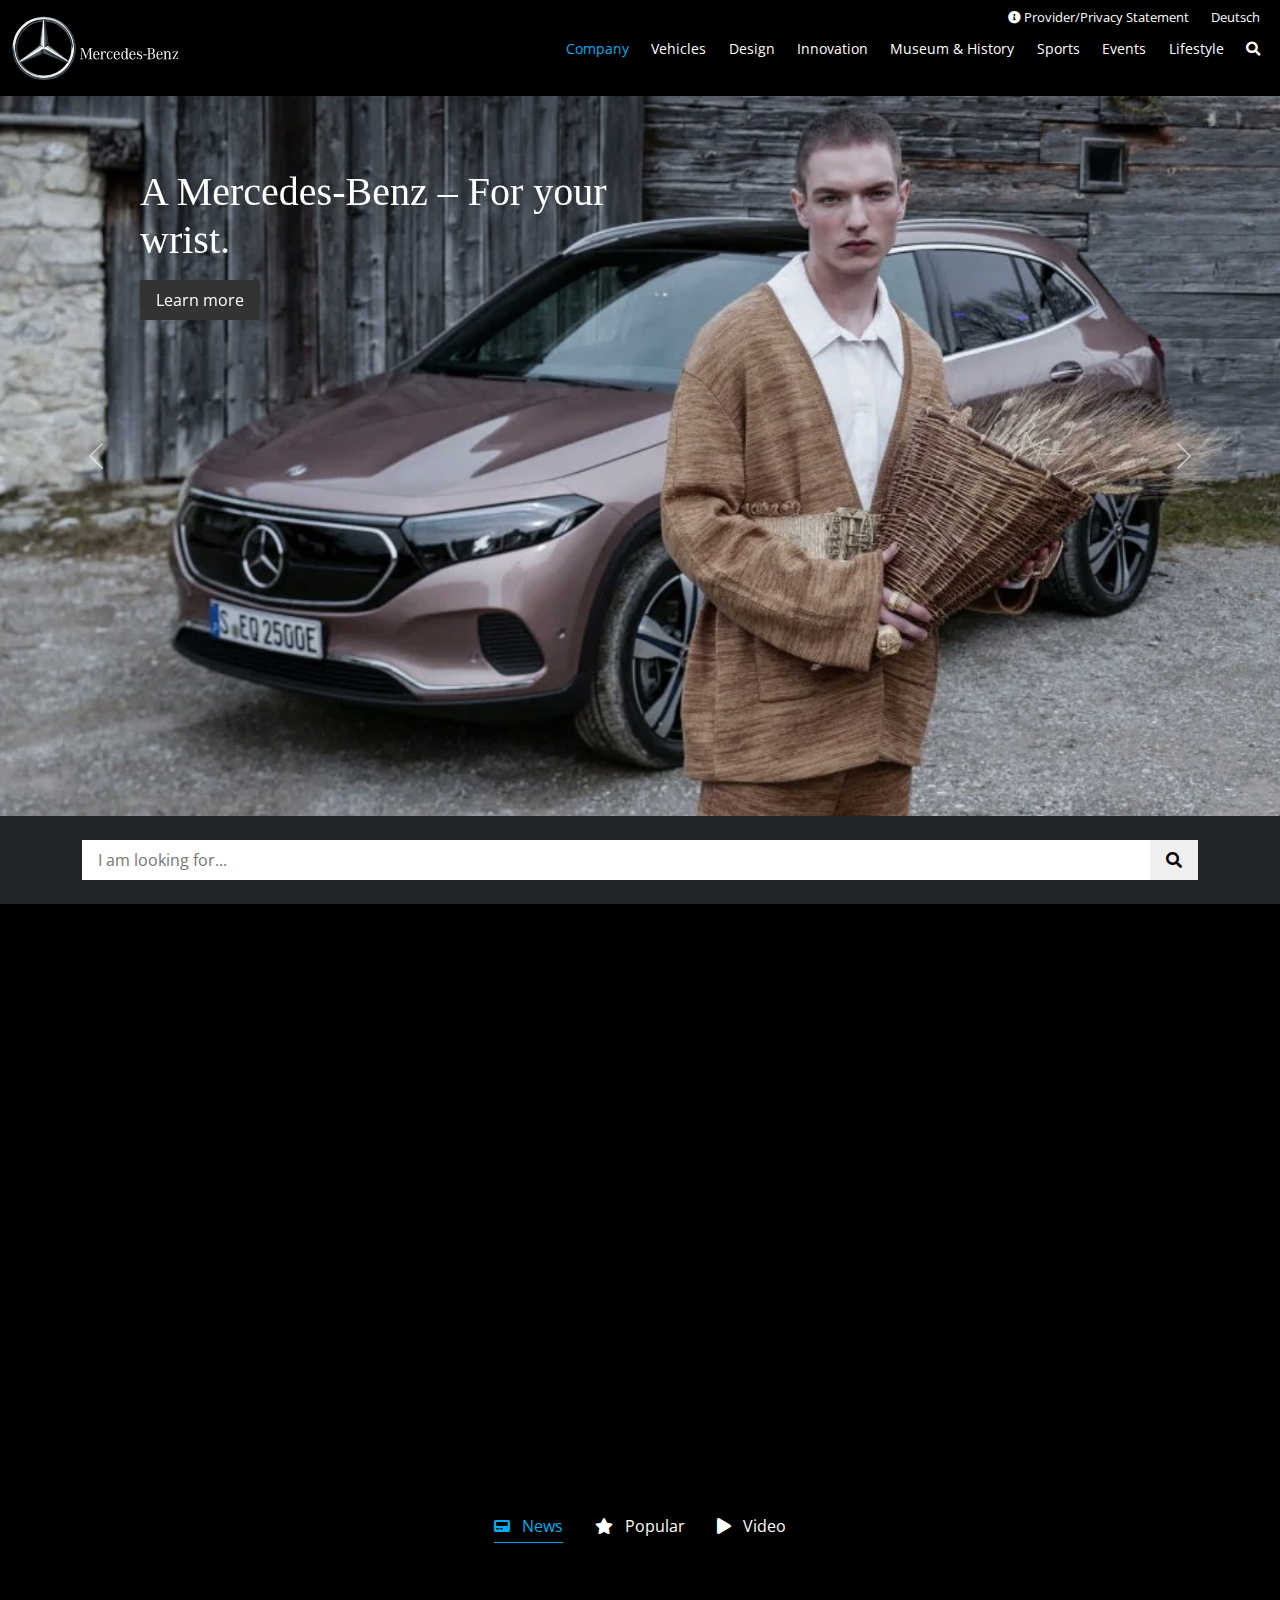
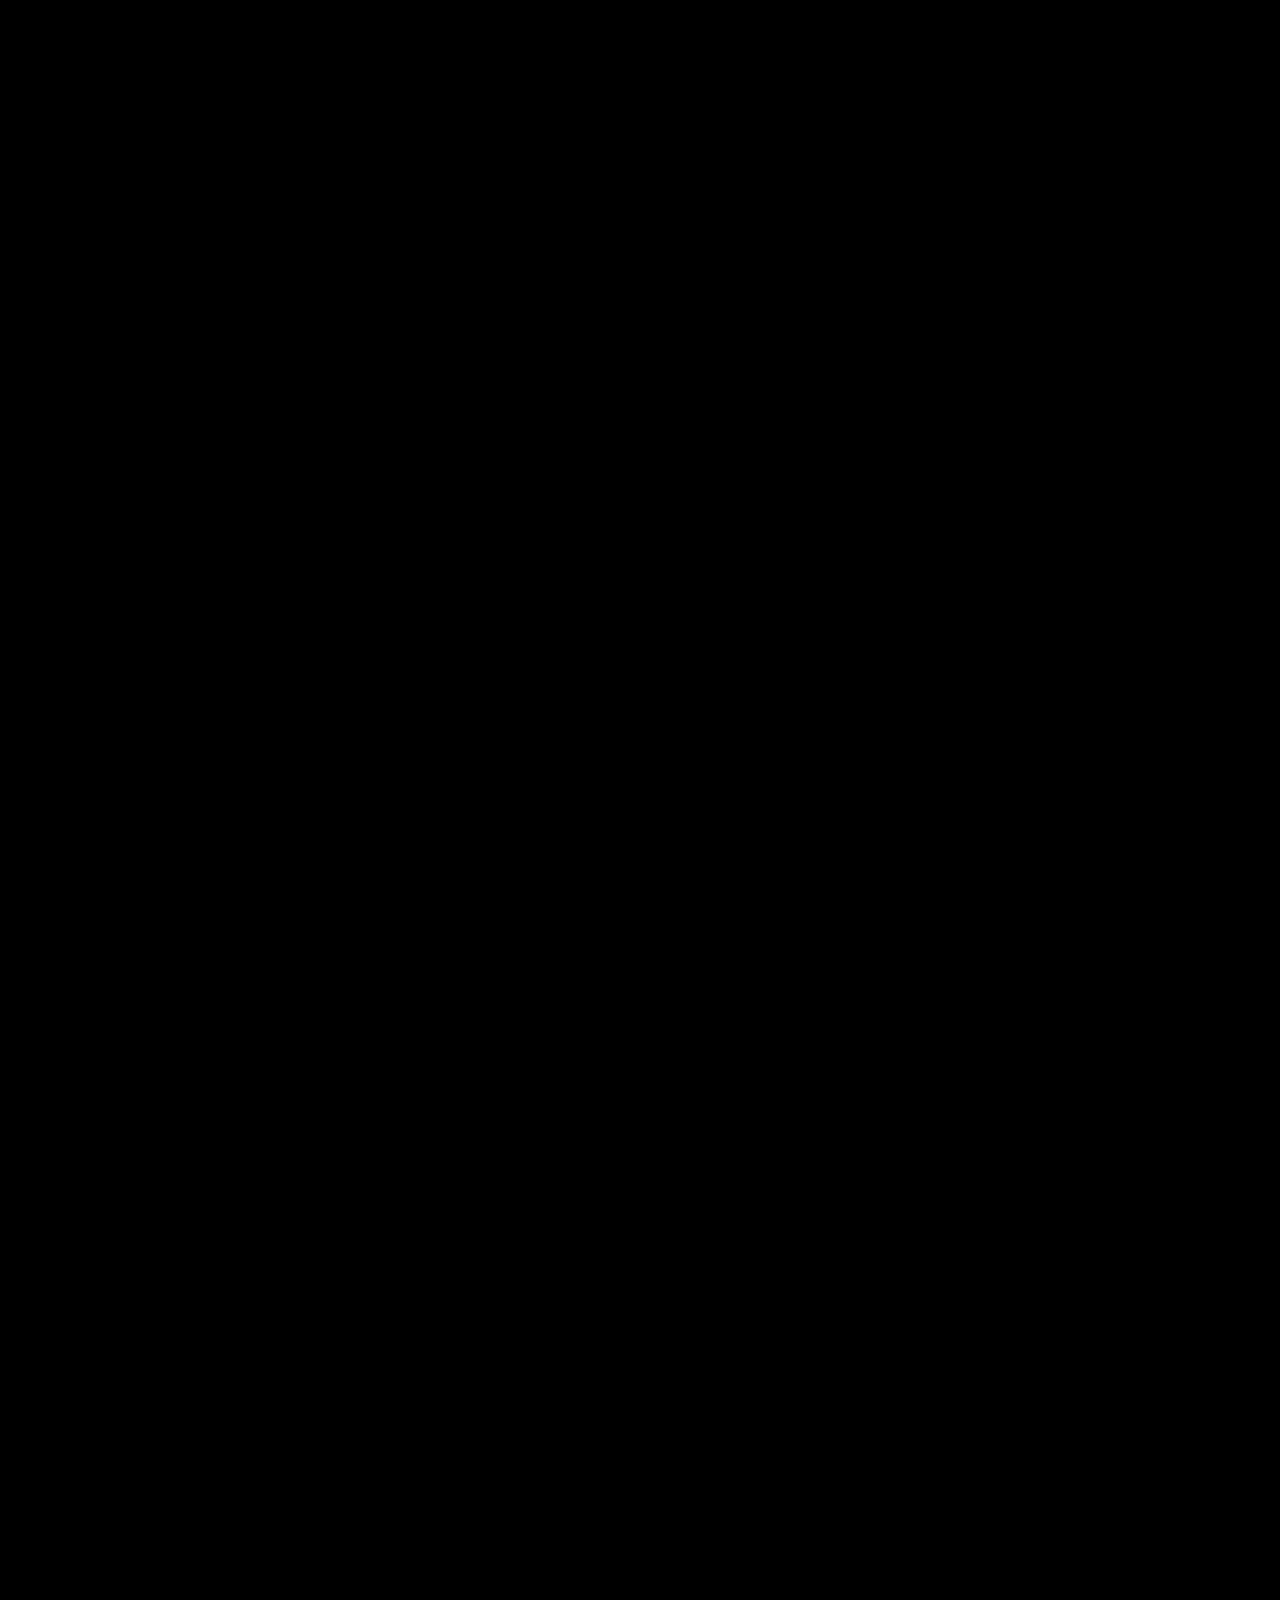
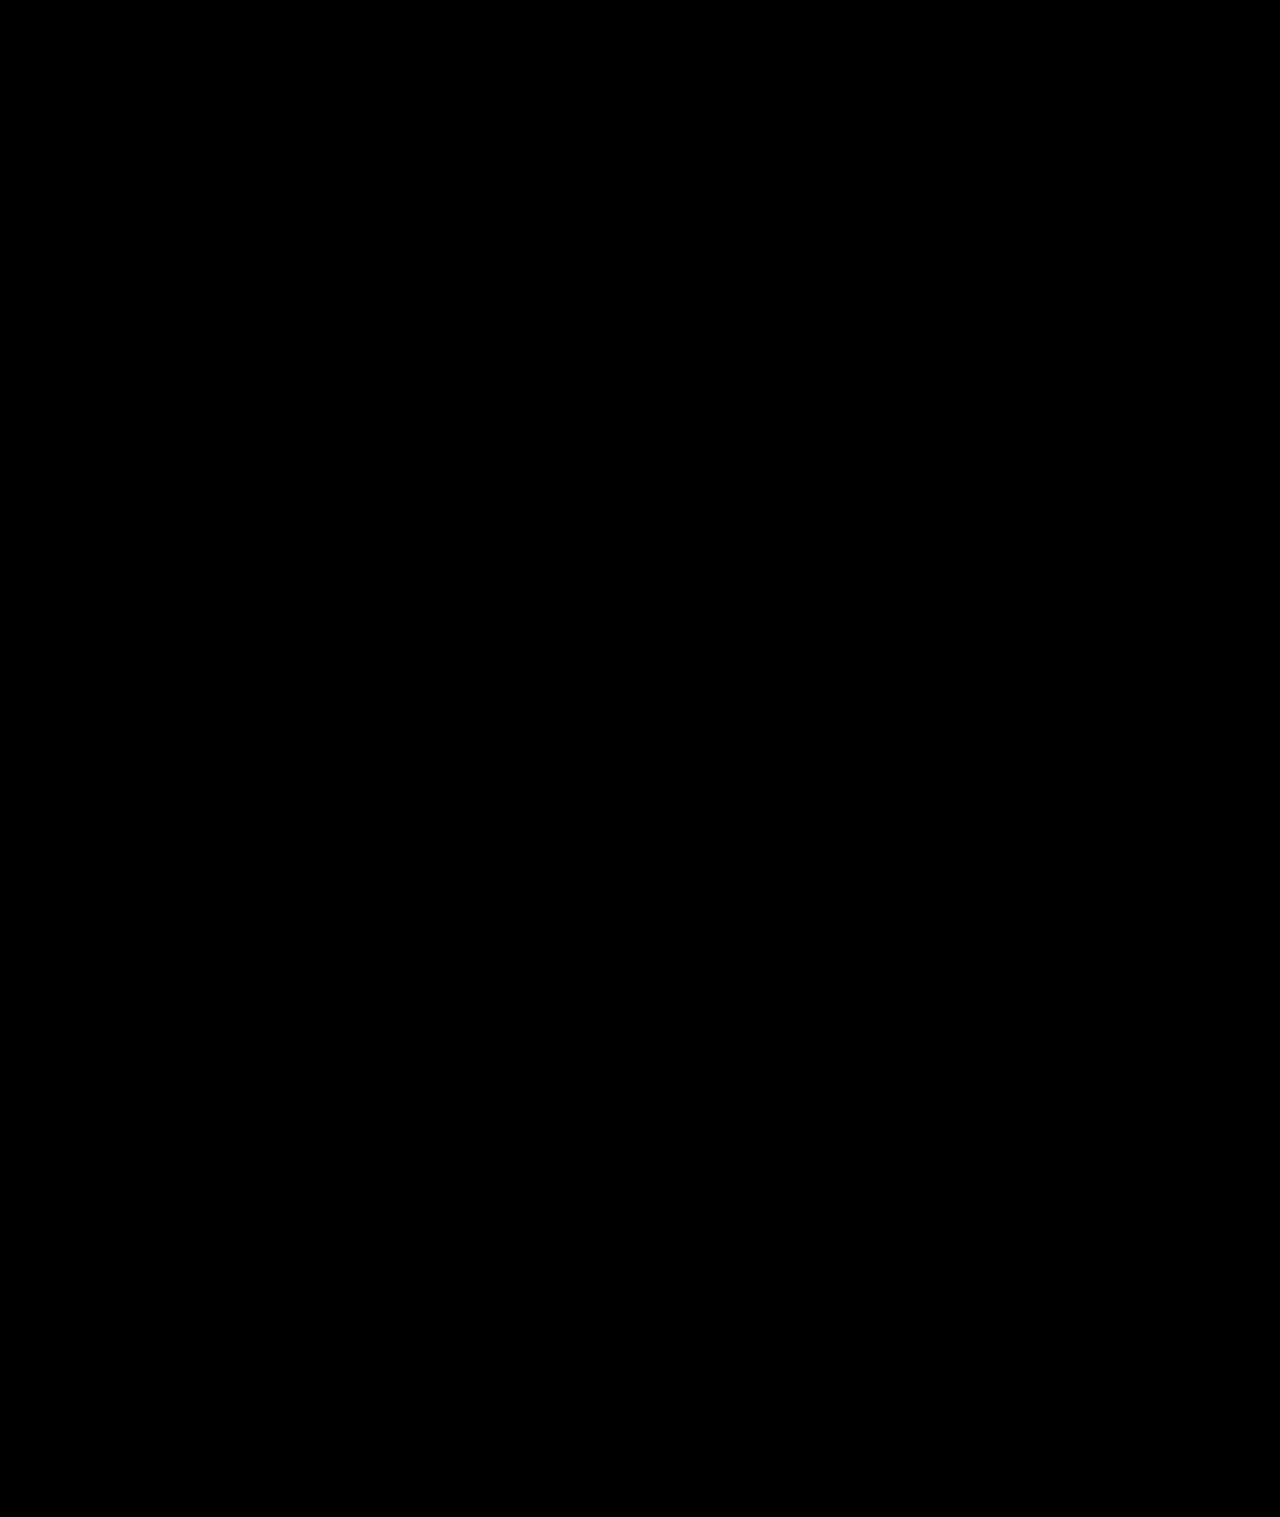
==== commit a5c866b1: "play button" ====
--- a/index.html
+++ b/index.html
@@ -122,7 +122,7 @@
                 <div class="carousel-inner">
                     <div class="carousel-item active">
                         <img
-                            src="./images/commons/19.webp"
+                            src="./images/commons/22.webp"
                             class="d-block w-100 h-100"
                             alt="..."
                         />
@@ -309,15 +309,11 @@
             </div>
             <div class="find-something bg-dark" id="find-something">
                 <div class="container py-4">
-                    <div class="row">
-                        <div class="col-md-9 mx-auto">
-                            <div class="form-control-custom">
-                                <input
-                                    type="text"
-                                    placeholder="I am looking for..."
-                                /><button><i class="fa fa-search"></i></button>
-                            </div>
-                        </div>
+                    <div class="form-control-custom">
+                        <input
+                            type="text"
+                            placeholder="I am looking for..."
+                        /><button><i class="fa fa-search"></i></button>
                     </div>
                 </div>
             </div>
@@ -440,1070 +436,1053 @@
                         </a>
                     </li>
                 </ul>
-                <!-- <div class="tab-content" id="pills-tabContent"> -->
-                    <!-- <div
-                        class="tab-pane fade show active"
-                        id="news"
-                        role="tabpanel"
-                        aria-labelledby="news-tab"
-                    > -->
-                        <div class="row py-1 m-0 reveal__tab" id="news">
-                            <div class="col-lg-8 row g-0 ">
-                                <div class="reveal__item show-only-screen">
-                                    <img
-                                        src="./images/commons/10.webp"
-                                        class="w-100"
-                                        alt=""
-                                    />
-                                    <div class="reveal__overlay">
-                                        <p class="overlay__heading">
-                                            The make-over artist.
-                                        </p>
-                                        <p class="overlay__describe">
-                                            Graffiti artist Dennis Klapschus
-                                            creates a colourful story to mark
-                                            the 30th birthday of the 140 series.
-                                        </p>
-                                    </div>
-                                </div>
-                            </div>
-                            <div class="col-lg-4 row g-0">
-                                <div class="reveal__item show-only-screen">
-                                    <img
-                                        src="./images/commons/11.webp"
-                                        class="w-100"
-                                        alt=""
-                                    />
-                                    <div class="reveal__overlay">
-                                        <p class="overlay__heading">
-                                            The make-over artist.
-                                        </p>
-                                        <p class="overlay__describe">
-                                            Graffiti artist Dennis Klapschus
-                                            creates a colourful story to mark
-                                            the 30th birthday of the 140 series.
-                                        </p>
-                                    </div>
-                                </div>
-                                <div class="reveal__item show-only-screen">
-                                    <img
-                                        src="./images/commons/12.webp"
-                                        class="w-100"
-                                        alt=""
-                                    />
-                                    <div class="reveal__overlay">
-                                        <p class="overlay__heading">
-                                            EQS electrifies Reykjavík at the
-                                            2021 League of Legends MSI
-                                        </p>
-                                        <p class="overlay__describe">
-                                            For the first time, the car brand
-                                            with the star will be part of the
-                                            first international event of the
-                                            Esport
-                                        </p>
-                                    </div>
-                                </div>
-                            </div>
-                            <div class="col-lg-4 g-0">
-                                <div class="reveal__item show-only-screen">
-                                    <img
-                                        src="./images/commons/13.webp"
-                                        class="w-100"
-                                        alt=""
-                                    />
-                                    <div class="reveal__overlay">
-                                        <p class="overlay__heading">
-                                            Mercedes-EQ Formula E Team
-                                        </p>
-                                        <p class="overlay__describe">
-                                            Welcome to the Mercedes-EQ Formula E
-                                            Team. Discover all about racing and
-                                            our drive for lifestyle, sustainab
-                                        </p>
-                                    </div>
-                                </div>
-                            </div>
-                            <div class="col-lg-4 g-0">
-                                <div class="reveal__item show-only-screen">
-                                    <img
-                                        src="./images/commons/14.webp"
-                                        class="w-100"
-                                        alt=""
-                                    />
-                                    <div class="reveal__overlay">
-                                        <p class="overlay__heading">
-                                            Studio Odeonsplatz by Mercedes-Benz.
-                                        </p>
-                                        <p class="overlay__describe">
-                                            Discover our unique Brand Experience
-                                            Space in the heart of Munich.
-                                        </p>
-                                    </div>
-                                </div>
-                            </div>
-                            <div class="col-lg-4 g-0">
-                                <div class="reveal__item show-only-screen">
-                                    <img
-                                        src="./images/commons/15.webp"
-                                        class="w-100"
-                                        alt=""
-                                    />
-                                    <div class="reveal__overlay">
-                                        <p class="overlay__heading">
-                                            Mercedes-EQ Formula E Team and
-                                            Seedlip announce partnership
-                                        </p>
-                                        <p class="overlay__describe">
-                                            Seedlip, creator of the world’s
-                                            first distilled non-alcoholic
-                                            spirit, links up with the
-                                            Mercedes-EQ Formula
-                                        </p>
-                                    </div>
-                                </div>
-                            </div>
-                            <div class="col-lg-4 g-0">
-                                <div class="reveal__item show-only-screen">
-                                    <img
-                                        src="./images/commons/16.webp"
-                                        class="w-100"
-                                        alt=""
-                                    />
-                                    <div class="reveal__overlay">
-                                        <p class="overlay__heading">
-                                            Studio Odeonsplatz by Mercedes-Benz.
-                                        </p>
-                                        <p class="overlay__describe">
-                                            Discover our unique Brand Experience
-                                            Space in the heart of Munich.
-                                        </p>
-                                    </div>
-                                </div>
-                            </div>
-                            <div class="col-lg-4 g-0">
-                                <div class="reveal__item show-only-screen">
-                                    <img
-                                        src="./images/commons/17.webp"
-                                        class="w-100"
-                                        alt=""
-                                    />
-                                    <div class="reveal__overlay">
-                                        <p class="overlay__heading">
-                                            The new GLE – Styling and features.
-                                        </p>
-                                        <p class="overlay__describe">
-                                            In this video, highlights such as
-                                            the MBUX and the new suspension of
-                                            the new GLE are highlighted.
-                                        </p>
-                                    </div>
-                                </div>
-                            </div>
-                            <div class="col-lg-4 g-0">
-                                <div class="reveal__item show-only-screen">
-                                    <img
-                                        src="./images/commons/9.webp"
-                                        class="w-100"
-                                        alt=""
-                                    />
-                                    <div class="reveal__overlay">
-                                        <p class="overlay__heading">
-                                            Studio Odeonsplatz by Mercedes-Benz.
-                                        </p>
-                                        <p class="overlay__describe">
-                                            Discover our unique Brand Experience
-                                            Space in the heart of Munich.
-                                        </p>
-                                    </div>
-                                </div>
-                            </div>
-                            <div class="col-lg-8 row g-0">
-                                <div class="reveal__item show-only-screen">
-                                    <img
-                                        src="./images/commons/23.webp"
-                                        class="w-100"
-                                        alt=""
-                                    />
-                                    <div class="reveal__overlay">
-                                        <p class="overlay__heading">
-                                            The “33 Extras” at the Mercedes-Benz
-                                            Museum.
-                                        </p>
-                                        <p class="overlay__describe">
-                                            The “33 Extras” are a special
-                                            feature: they bring automobile
-                                            history and automotive culture to
-                                            life with ex...
-                                        </p>
-                                    </div>
-                                </div>
-                            </div>
-                            <div class="col-lg-4 row g-0 show-when-click">
-                                <div class="reveal__item show-only-screen">
-                                    <img
-                                        src="./images/commons/22.webp"
-                                        class="w-100"
-                                        alt=""
-                                    />
-                                    <div class="reveal__overlay">
-                                        <p class="overlay__heading">
-                                            The new S-Class and its functions.
-                                        </p>
-                                        <p class="overlay__describe">
-                                            The S-Class stands for legendary as
-                                            well as traditional engineering. It
-                                            defines the luxury segment in the a
-                                        </p>
-                                    </div>
-                                </div>
-                                <div class="reveal__item show-only-screen">
-                                    <img
-                                        src="./images/commons/32.webp"
-                                        class="w-100"
-                                        alt=""
-                                    />
-                                    <div class="reveal__overlay">
-                                        <p class="overlay__heading">
-                                            INSIDE AMG.
-                                        </p>
-                                        <p class="overlay__describe">
-                                            In our new video series, INSIDE AMG,
-                                            Product Manager Felix Schönhofer
-                                            meets talented Mercedes-AMG experts.
-                                        </p>
-                                    </div>
-                                </div>
-                            </div>
+                    <div class="row py-1 m-0 reveal__tab" id="news">
+                        <div class="col-lg-8 row g-0 ">
+                            <div class="reveal__item show-only-screen">
+                                <img
+                                    src="./images/commons/10.webp"
+                                    class="w-100"
+                                    alt=""
+                                />
+                                <button class="reveal__play-button"><i class="fa fa-play"></i> <div class="reveal__play-time">04:00</div></button>
+                                <div class="reveal__overlay">
+                                    <p class="overlay__heading">
+                                        The make-over artist.
+                                    </p>
+                                    <p class="overlay__describe">
+                                        Graffiti artist Dennis Klapschus
+                                        creates a colourful story to mark
+                                        the 30th birthday of the 140 series.
+                                    </p>
+                                </div>
+                            </div>
+                        </div>
+                        <div class="col-lg-4 row g-0">
+                            <div class="reveal__item show-only-screen">
+                                <img
+                                    src="./images/commons/11.webp"
+                                    class="w-100"
+                                    alt=""
+                                />
+                                <button class="reveal__play-button"><i class="fa fa-play"></i></button>
+                                <div class="reveal__overlay">
+                                    <p class="overlay__heading">
+                                        The make-over artist.
+                                    </p>
+                                    <p class="overlay__describe">
+                                        Graffiti artist Dennis Klapschus
+                                        creates a colourful story to mark
+                                        the 30th birthday of the 140 series.
+                                    </p>
+                                </div>
+                            </div>
+                            <div class="reveal__item show-only-screen">
+                                <img
+                                    src="./images/commons/12.webp"
+                                    class="w-100"
+                                    alt=""
+                                />
+                                <div class="reveal__overlay">
+                                    <p class="overlay__heading">
+                                        EQS electrifies Reykjavík at the
+                                        2021 League of Legends MSI
+                                    </p>
+                                    <p class="overlay__describe">
+                                        For the first time, the car brand
+                                        with the star will be part of the
+                                        first international event of the
+                                        Esport
+                                    </p>
+                                </div>
+                            </div>
+                        </div>
+                        <div class="col-lg-4 g-0">
+                            <div class="reveal__item show-only-screen">
+                                <img
+                                    src="./images/commons/13.webp"
+                                    class="w-100"
+                                    alt=""
+                                />
+                                <div class="reveal__overlay">
+                                    <p class="overlay__heading">
+                                        Mercedes-EQ Formula E Team
+                                    </p>
+                                    <p class="overlay__describe">
+                                        Welcome to the Mercedes-EQ Formula E
+                                        Team. Discover all about racing and
+                                        our drive for lifestyle, sustainab
+                                    </p>
+                                </div>
+                            </div>
+                        </div>
+                        <div class="col-lg-4 g-0">
+                            <div class="reveal__item show-only-screen">
+                                <img
+                                    src="./images/commons/14.webp"
+                                    class="w-100"
+                                    alt=""
+                                />
+                                <div class="reveal__overlay">
+                                    <p class="overlay__heading">
+                                        Studio Odeonsplatz by Mercedes-Benz.
+                                    </p>
+                                    <p class="overlay__describe">
+                                        Discover our unique Brand Experience
+                                        Space in the heart of Munich.
+                                    </p>
+                                </div>
+                            </div>
+                        </div>
+                        <div class="col-lg-4 g-0">
+                            <div class="reveal__item show-only-screen">
+                                <img
+                                    src="./images/commons/15.webp"
+                                    class="w-100"
+                                    alt=""
+                                />
+                                <div class="reveal__overlay">
+                                    <p class="overlay__heading">
+                                        Mercedes-EQ Formula E Team and
+                                        Seedlip announce partnership
+                                    </p>
+                                    <p class="overlay__describe">
+                                        Seedlip, creator of the world’s
+                                        first distilled non-alcoholic
+                                        spirit, links up with the
+                                        Mercedes-EQ Formula
+                                    </p>
+                                </div>
+                            </div>
+                        </div>
+                        <div class="col-lg-4 g-0">
+                            <div class="reveal__item show-only-screen">
+                                <img
+                                    src="./images/commons/16.webp"
+                                    class="w-100"
+                                    alt=""
+                                />
+                                <div class="reveal__overlay">
+                                    <p class="overlay__heading">
+                                        Studio Odeonsplatz by Mercedes-Benz.
+                                    </p>
+                                    <p class="overlay__describe">
+                                        Discover our unique Brand Experience
+                                        Space in the heart of Munich.
+                                    </p>
+                                </div>
+                            </div>
+                        </div>
+                        <div class="col-lg-4 g-0">
+                            <div class="reveal__item show-only-screen">
+                                <img
+                                    src="./images/commons/17.webp"
+                                    class="w-100"
+                                    alt=""
+                                />
+                                <div class="reveal__overlay">
+                                    <p class="overlay__heading">
+                                        The new GLE – Styling and features.
+                                    </p>
+                                    <p class="overlay__describe">
+                                        In this video, highlights such as
+                                        the MBUX and the new suspension of
+                                        the new GLE are highlighted.
+                                    </p>
+                                </div>
+                            </div>
+                        </div>
+                        <div class="col-lg-4 g-0">
+                            <div class="reveal__item show-only-screen">
+                                <img
+                                    src="./images/commons/9.webp"
+                                    class="w-100"
+                                    alt=""
+                                />
+                                <div class="reveal__overlay">
+                                    <p class="overlay__heading">
+                                        Studio Odeonsplatz by Mercedes-Benz.
+                                    </p>
+                                    <p class="overlay__describe">
+                                        Discover our unique Brand Experience
+                                        Space in the heart of Munich.
+                                    </p>
+                                </div>
+                            </div>
+                        </div>
+                        <div class="col-lg-8 row g-0">
+                            <div class="reveal__item show-only-screen">
+                                <img
+                                    src="./images/commons/23.webp"
+                                    class="w-100"
+                                    alt=""
+                                />
+                                <div class="reveal__overlay">
+                                    <p class="overlay__heading">
+                                        The “33 Extras” at the Mercedes-Benz
+                                        Museum.
+                                    </p>
+                                    <p class="overlay__describe">
+                                        The “33 Extras” are a special
+                                        feature: they bring automobile
+                                        history and automotive culture to
+                                        life with ex...
+                                    </p>
+                                </div>
+                            </div>
+                        </div>
+                        <div class="col-lg-4 row g-0 show-when-click">
+                            <div class="reveal__item show-only-screen">
+                                <img
+                                    src="./images/commons/22.webp"
+                                    class="w-100"
+                                    alt=""
+                                />
+                                <div class="reveal__overlay">
+                                    <p class="overlay__heading">
+                                        The new S-Class and its functions.
+                                    </p>
+                                    <p class="overlay__describe">
+                                        The S-Class stands for legendary as
+                                        well as traditional engineering. It
+                                        defines the luxury segment in the a
+                                    </p>
+                                </div>
+                            </div>
+                            <div class="reveal__item show-only-screen">
+                                <img
+                                    src="./images/commons/32.webp"
+                                    class="w-100"
+                                    alt=""
+                                />
+                                <div class="reveal__overlay">
+                                    <p class="overlay__heading">
+                                        INSIDE AMG.
+                                    </p>
+                                    <p class="overlay__describe">
+                                        In our new video series, INSIDE AMG,
+                                        Product Manager Felix Schönhofer
+                                        meets talented Mercedes-AMG experts.
+                                    </p>
+                                </div>
+                            </div>
+                        </div>
 
-                            <div class="col-lg-4 g-0 show-when-click">
-                                <div class="reveal__item show-only-screen">
-                                    <img
-                                        src="./images/commons/23.webp"
-                                        class="w-100"
-                                        alt=""
-                                    />
-                                    <div class="reveal__overlay">
-                                        <p class="overlay__heading">
-                                            Concept EQT.
-                                        </p>
-                                        <p class="overlay__describe">
-                                            Mercedes-Benz Vans expands its
-                                            product portfolio for families and
-                                            fans of sports and other
-                                            recreational act.
-                                        </p>
-                                    </div>
-                                </div>
-                            </div>
-                            <div class="col-lg-4 g-0 show-when-click">
-                                <div class="reveal__item show-only-screen">
-                                    <img
-                                        src="./images/commons/24.webp"
-                                        class="w-100"
-                                        alt=""
-                                    />
-                                    <div class="reveal__overlay">
-                                        <p class="overlay__heading">
-                                            Mercedes-Benz and Siemens launch
-                                            partnership.
-                                        </p>
-                                        <p class="overlay__describe">
-                                            Mercedes-Benz and Siemens plan to
-                                            cooperate on advancing
-                                            digitalisation and automation in the
-                                            automotive in...
-                                        </p>
-                                    </div>
-                                </div>
-                            </div>
-                            <div class="col-lg-4 g-0 show-when-click">
-                                <div class="reveal__item show-only-screen">
-                                    <img
-                                        src="./images/commons/25.webp"
-                                        class="w-100"
-                                        alt=""
-                                    />
-                                    <div class="reveal__overlay">
-                                        <p class="overlay__heading">
-                                            Studio Odeonsplatz by Mercedes-Benz.
-                                        </p>
-                                        <p class="overlay__describe">
-                                            Discover our unique Brand Experience
-                                            Space in the heart of Munich.
-                                        </p>
-                                    </div>
-                                </div>
-                            </div>
-                            <div class="col-lg-4 g-0 show-when-click">
-                                <div class="reveal__item show-only-screen">
-                                    <img
-                                        src="./images/commons/31.webp"
-                                        class="w-100"
-                                        alt=""
-                                    />
-                                    <div class="reveal__overlay">
-                                        <p class="overlay__heading">
-                                            Mercedes-EQ Silver Arrow 02
-                                        </p>
-                                        <p class="overlay__describe">
-                                            Performance meets design:
-                                            Mercedes-EQ Silver Arrow 02 is our
-                                            race car for the ABB FIA Formula E
-                                            Season 7.
-                                        </p>
-                                    </div>
-                                </div>
-                            </div>
-                            <div class="col-lg-4 g-0 show-when-click">
-                                <div class="reveal__item show-only-screen">
-                                    <img
-                                        src="./images/commons/27.webp"
-                                        class="w-100"
-                                        alt=""
-                                    />
-                                    <div class="reveal__overlay">
-                                        <p class="overlay__heading">
-                                            We Drive the City: Mercedes-EQ
-                                            Formula E Team.
-                                        </p>
-                                        <p class="overlay__describe">
-                                            Electrifying innovation knows no
-                                            bounds: with #WeDriveTheCity​, we
-                                            want to inspire change for society.
-                                        </p>
-                                    </div>
-                                </div>
-                            </div>
-                            <div class="col-lg-4 g-0 show-when-click">
-                                <div class="reveal__item show-only-screen">
-                                    <img
-                                        src="./images/commons/28.webp"
-                                        class="w-100"
-                                        alt=""
-                                    />
-                                    <div class="reveal__overlay">
-                                        <p class="overlay__heading">
-                                            The Team heads to the streets of
-                                            Monaco for the first time
-                                        </p>
-                                        <p class="overlay__describe">
-                                            The fourth race weekend of the
-                                            2020/21 ABB FIA Formula E World
-                                            Championship will take place on the
-                                            legendar...
-                                        </p>
-                                    </div>
-                                </div>
-                            </div>
-                            <div class="text-center py-3 show-only-screen">
-                                <button class="button button-secondary button-show-more" show="news">Show more</button>
-                            </div>
-                        </div>
-                        
-                    <!-- </div> -->
-                    <!-- <div
-                        class="tab-pane fade"
-                        id="popular"
-                        role="tabpanel"
-                        aria-labelledby="popular-tab"
-                    > -->
-                        <div class="row py-1 m-0 reveal__tab" id="popular">
-                            <div class="col-lg-8 row g-0">
-                                <div class="reveal__item show-only-screen">
-                                    <img
-                                        src="./images/commons/17.webp"
-                                        class="w-100"
-                                        alt=""
-                                    />
-                                    <div class="reveal__overlay">
-                                        <p class="overlay__heading">
-                                            The new S-Class – Presented by
-                                            Florian Ambrosius.
-                                        </p>
-                                        <p class="overlay__describe">
-                                            Have a look at how the new S-Class
-                                            will redefine your concept of
-                                            high-end technology and comfort.
-                                        </p>
-                                    </div>
-                                </div>
-                            </div>
-                            <div class="col-lg-4 row g-0">
-                                <div class="reveal__item show-only-screen">
-                                    <img
-                                        src="./images/commons/11.webp"
-                                        class="w-100"
-                                        alt=""
-                                    />
-                                    <div class="reveal__overlay">
-                                        <p class="overlay__heading">
-                                            The perfect fit: Your Mercedes-Benz
-                                            and Mercedes me.
-                                        </p>
-                                        <p class="overlay__describe">
-                                            Some things just work perfectly
-                                            together. Like your Mercedes-Benz
-                                            and the digital services of Mercedes
-                                            me.
-                                        </p>
-                                    </div>
-                                </div>
-                                <div class="reveal__item show-only-screen">
-                                    <img
-                                        src="./images/commons/12.webp"
-                                        class="w-100"
-                                        alt=""
-                                    />
-                                    <div class="reveal__overlay">
-                                        <p class="overlay__heading">
-                                            Mercedes-Benz debuts fashion film at
-                                            MBFW Russia.
-                                        </p>
-                                        <p class="overlay__describe">
-                                            A new fashion short film by Emma
-                                            Bruschi premiered on the opening day
-                                            of Mercedes-Benz Fashion Week in
-                                            Russ
-                                        </p>
-                                    </div>
-                                </div>
-                            </div>
+                        <div class="col-lg-4 g-0 show-when-click">
+                            <div class="reveal__item show-only-screen">
+                                <img
+                                    src="./images/commons/23.webp"
+                                    class="w-100"
+                                    alt=""
+                                />
+                                <button class="reveal__play-button"><i class="fa fa-play"></i> <div class="reveal__play-time">04:00</div></button>
+                                <div class="reveal__overlay">
+                                    <p class="overlay__heading">
+                                        Concept EQT.
+                                    </p>
+                                    <p class="overlay__describe">
+                                        Mercedes-Benz Vans expands its
+                                        product portfolio for families and
+                                        fans of sports and other
+                                        recreational act.
+                                    </p>
+                                </div>
+                            </div>
+                        </div>
+                        <div class="col-lg-4 g-0 show-when-click">
+                            <div class="reveal__item show-only-screen">
+                                <img
+                                    src="./images/commons/24.webp"
+                                    class="w-100"
+                                    alt=""
+                                />
+                                <div class="reveal__overlay">
+                                    <p class="overlay__heading">
+                                        Mercedes-Benz and Siemens launch
+                                        partnership.
+                                    </p>
+                                    <p class="overlay__describe">
+                                        Mercedes-Benz and Siemens plan to
+                                        cooperate on advancing
+                                        digitalisation and automation in the
+                                        automotive in...
+                                    </p>
+                                </div>
+                            </div>
+                        </div>
+                        <div class="col-lg-4 g-0 show-when-click">
+                            <div class="reveal__item show-only-screen">
+                                <img
+                                    src="./images/commons/25.webp"
+                                    class="w-100"
+                                    alt=""
+                                />
+                                <div class="reveal__overlay">
+                                    <p class="overlay__heading">
+                                        Studio Odeonsplatz by Mercedes-Benz.
+                                    </p>
+                                    <p class="overlay__describe">
+                                        Discover our unique Brand Experience
+                                        Space in the heart of Munich.
+                                    </p>
+                                </div>
+                            </div>
+                        </div>
+                        <div class="col-lg-4 g-0 show-when-click">
+                            <div class="reveal__item show-only-screen">
+                                <img
+                                    src="./images/commons/31.webp"
+                                    class="w-100"
+                                    alt=""
+                                />
+                                <div class="reveal__overlay">
+                                    <p class="overlay__heading">
+                                        Mercedes-EQ Silver Arrow 02
+                                    </p>
+                                    <p class="overlay__describe">
+                                        Performance meets design:
+                                        Mercedes-EQ Silver Arrow 02 is our
+                                        race car for the ABB FIA Formula E
+                                        Season 7.
+                                    </p>
+                                </div>
+                            </div>
+                        </div>
+                        <div class="col-lg-4 g-0 show-when-click">
+                            <div class="reveal__item show-only-screen">
+                                <img
+                                    src="./images/commons/27.webp"
+                                    class="w-100"
+                                    alt=""
+                                />
+                                <div class="reveal__overlay">
+                                    <p class="overlay__heading">
+                                        We Drive the City: Mercedes-EQ
+                                        Formula E Team.
+                                    </p>
+                                    <p class="overlay__describe">
+                                        Electrifying innovation knows no
+                                        bounds: with #WeDriveTheCity​, we
+                                        want to inspire change for society.
+                                    </p>
+                                </div>
+                            </div>
+                        </div>
+                        <div class="col-lg-4 g-0 show-when-click">
+                            <div class="reveal__item show-only-screen">
+                                <img
+                                    src="./images/commons/28.webp"
+                                    class="w-100"
+                                    alt=""
+                                />
+                                <button class="reveal__play-button"><i class="fa fa-play"></i></button>
+                                <div class="reveal__overlay">
+                                    <p class="overlay__heading">
+                                        The Team heads to the streets of
+                                        Monaco for the first time
+                                    </p>
+                                    <p class="overlay__describe">
+                                        The fourth race weekend of the
+                                        2020/21 ABB FIA Formula E World
+                                        Championship will take place on the
+                                        legendar...
+                                    </p>
+                                </div>
+                            </div>
+                        </div>
+                        <div class="text-center py-3 show-only-screen">
+                            <button class="button button-secondary button-show-more" show="news"><i class="fa fa-angle-down me-2"></i>Show more</button>
+                        </div>
+                    </div>
+                    <div class="row py-1 m-0 reveal__tab" id="popular">
+                        <div class="col-lg-8 row g-0">
+                            <div class="reveal__item show-only-screen">
+                                <img
+                                    src="./images/commons/17.webp"
+                                    class="w-100"
+                                    alt=""
+                                />
+                                <div class="reveal__overlay">
+                                    <p class="overlay__heading">
+                                        The new S-Class – Presented by
+                                        Florian Ambrosius.
+                                    </p>
+                                    <p class="overlay__describe">
+                                        Have a look at how the new S-Class
+                                        will redefine your concept of
+                                        high-end technology and comfort.
+                                    </p>
+                                </div>
+                            </div>
+                        </div>
+                        <div class="col-lg-4 row g-0">
+                            <div class="reveal__item show-only-screen">
+                                <img
+                                    src="./images/commons/11.webp"
+                                    class="w-100"
+                                    alt=""
+                                />
+                                <button class="reveal__play-button"><i class="fa fa-play"></i> <div class="reveal__play-time">04:00</div></button>
+                                <div class="reveal__overlay">
+                                    <p class="overlay__heading">
+                                        The perfect fit: Your Mercedes-Benz
+                                        and Mercedes me.
+                                    </p>
+                                    <p class="overlay__describe">
+                                        Some things just work perfectly
+                                        together. Like your Mercedes-Benz
+                                        and the digital services of Mercedes
+                                        me.
+                                    </p>
+                                </div>
+                            </div>
+                            <div class="reveal__item show-only-screen">
+                                <img
+                                    src="./images/commons/12.webp"
+                                    class="w-100"
+                                    alt=""
+                                />
+                                <div class="reveal__overlay">
+                                    <p class="overlay__heading">
+                                        Mercedes-Benz debuts fashion film at
+                                        MBFW Russia.
+                                    </p>
+                                    <p class="overlay__describe">
+                                        A new fashion short film by Emma
+                                        Bruschi premiered on the opening day
+                                        of Mercedes-Benz Fashion Week in
+                                        Russ
+                                    </p>
+                                </div>
+                            </div>
+                        </div>
 
-                            <div class="col-lg-4 g-0">
-                                <div class="reveal__item show-only-screen">
-                                    <img
-                                        src="./images/commons/13.webp"
-                                        class="w-100"
-                                        alt=""
-                                    />
-                                    <div class="reveal__overlay">
-                                        <p class="overlay__heading">
-                                            The new EQS and its holistic
-                                            charging concept.
-                                        </p>
-                                        <p class="overlay__describe">
-                                            In combination with Mercedes me
-                                            Charge, the new EQS offers important
-                                            innovations and services in charge
-                                            man...
-                                        </p>
-                                    </div>
-                                </div>
-                            </div>
-                            <div class="col-lg-4 g-0">
-                                <div class="reveal__item show-only-screen">
-                                    <img
-                                        src="./images/commons/14.webp"
-                                        class="w-100"
-                                        alt=""
-                                    />
-                                    <div class="reveal__overlay">
-                                        <p class="overlay__heading">
-                                            Valencia 2021: Spanish debut full of
-                                            surprises
-                                        </p>
-                                        <p class="overlay__describe">
-                                            What a spectacular race debut on
-                                            Spanish soil this turned out to be
-                                            for the Mercedes-EQ Formula E Team.
-                                        </p>
-                                    </div>
-                                </div>
-                            </div>
-                            <div class="col-lg-4 g-0">
-                                <div class="reveal__item show-only-screen">
-                                    <img
-                                        src="./images/commons/15.webp"
-                                        class="w-100"
-                                        alt=""
-                                    />
-                                    <div class="reveal__overlay">
-                                        <p class="overlay__heading">
-                                            The new EQS – All you need to know.
-                                        </p>
-                                        <p class="overlay__describe">
-                                            All the characteristics of the new
-                                            EQS: outstanding interior design,
-                                            the efficient electric drive and the
-                                            e...
-                                        </p>
-                                    </div>
-                                </div>
-                            </div>
-                            <div class="col-lg-4 g-0">
-                                <div class="reveal__item show-only-screen">
-                                    <img
-                                        src="./images/commons/16.webp"
-                                        class="w-100"
-                                        alt=""
-                                    />
-                                    <div class="reveal__overlay">
-                                        <p class="overlay__heading">
-                                            Mercedes: Brand established 120
-                                            years ago in Nice.
-                                        </p>
-                                        <p class="overlay__describe">
-                                            The Mercedes brand name was born 120
-                                            years ago at the important “Nice
-                                            Week” racing event in March 1901.
-                                        </p>
-                                    </div>
-                                </div>
-                            </div>
-                            <div class="col-lg-4 g-0">
-                                <div class="reveal__item show-only-screen">
-                                    <img
-                                        src="./images/commons/10.webp"
-                                        class="w-100"
-                                        alt=""
-                                    />
-                                    <div class="reveal__overlay">
-                                        <p class="overlay__heading">
-                                            The G-Class: Made to last.
-                                        </p>
-                                        <p class="overlay__describe">
-                                            For over 40 years, the Schöckl in
-                                            the mountains of Graz has been the
-                                            ultimate test for every G-Class.
-                                        </p>
-                                    </div>
-                                </div>
-                            </div>
-                            <div class="col-lg-4 g-0">
-                                <div class="reveal__item show-only-screen">
-                                    <img
-                                        src="./images/commons/9.webp"
-                                        class="w-100"
-                                        alt=""
-                                    />
-                                    <div class="reveal__overlay">
-                                        <p class="overlay__heading">
-                                            Spotlight on the new
-                                            top-of-the-range model..
-                                        </p>
-                                        <p class="overlay__describe">
-                                            30 years ago, in 1991, the S-Class,
-                                            model series W 140, celebrated its
-                                            premiere at the Geneva Motor Show.
-                                        </p>
-                                    </div>
-                                </div>
-                            </div>
-                            <div class="col-lg-8 row g-0">
-                                <div class="reveal__item show-only-screen">
-                                    <img
-                                        src="./images/commons/22.webp"
-                                        class="w-100"
-                                        alt=""
-                                    />
-                                    <div class="reveal__overlay">
-                                        <p class="overlay__heading">
-                                            Studio Odeonsplatz by Mercedes-Benz.
-                                        </p>
-                                        <p class="overlay__describe">
-                                            Discover our unique Brand Experience
-                                            Space in the heart of Munich.
-                                        </p>
-                                    </div>
-                                </div>
-                            </div>
-                            <div class="col-lg-4 row g-0 show-when-click">
-                                <div class="reveal__item show-only-screen">
-                                    <img
-                                        src="./images/commons/23.webp"
-                                        class="w-100"
-                                        alt=""
-                                    />
-                                    <div class="reveal__overlay">
-                                        <p class="overlay__heading">
-                                            Mercedes-EQ Enthusiasts.
-                                        </p>
-                                        <p class="overlay__describe">
-                                            Dennis Heyn goes behind the scenes
-                                            of Mercedes-EQ and talks to the
-                                            experts behind the brand’s electric
-                                            cars.
-                                        </p>
-                                    </div>
-                                </div>
-                                <div class="reveal__item show-only-screen">
-                                    <img
-                                        src="./images/commons/23.webp"
-                                        class="w-100"
-                                        alt=""
-                                    />
-                                    <div class="reveal__overlay">
-                                        <p class="overlay__heading">
-                                            Strategy will prove crucial on
-                                            Valencia debut.
-                                        </p>
-                                        <p class="overlay__describe">
-                                            The first ever Spanish E-Prix,
-                                            taking place in Valencia this
-                                            weekend, is expected to be
-                                            challenging with it.
-                                        </p>
-                                    </div>
-                                </div>
-                            </div>
+                        <div class="col-lg-4 g-0">
+                            <div class="reveal__item show-only-screen">
+                                <img
+                                    src="./images/commons/13.webp"
+                                    class="w-100"
+                                    alt=""
+                                />
+                                <button class="reveal__play-button"><i class="fa fa-play"></i></button>
+                                <div class="reveal__overlay">
+                                    <p class="overlay__heading">
+                                        The new EQS and its holistic
+                                        charging concept.
+                                    </p>
+                                    <p class="overlay__describe">
+                                        In combination with Mercedes me
+                                        Charge, the new EQS offers important
+                                        innovations and services in charge
+                                        man...
+                                    </p>
+                                </div>
+                            </div>
+                        </div>
+                        <div class="col-lg-4 g-0">
+                            <div class="reveal__item show-only-screen">
+                                <img
+                                    src="./images/commons/14.webp"
+                                    class="w-100"
+                                    alt=""
+                                />
+                                <div class="reveal__overlay">
+                                    <p class="overlay__heading">
+                                        Valencia 2021: Spanish debut full of
+                                        surprises
+                                    </p>
+                                    <p class="overlay__describe">
+                                        What a spectacular race debut on
+                                        Spanish soil this turned out to be
+                                        for the Mercedes-EQ Formula E Team.
+                                    </p>
+                                </div>
+                            </div>
+                        </div>
+                        <div class="col-lg-4 g-0">
+                            <div class="reveal__item show-only-screen">
+                                <img
+                                    src="./images/commons/15.webp"
+                                    class="w-100"
+                                    alt=""
+                                />
+                                <div class="reveal__overlay">
+                                    <p class="overlay__heading">
+                                        The new EQS – All you need to know.
+                                    </p>
+                                    <p class="overlay__describe">
+                                        All the characteristics of the new
+                                        EQS: outstanding interior design,
+                                        the efficient electric drive and the
+                                        e...
+                                    </p>
+                                </div>
+                            </div>
+                        </div>
+                        <div class="col-lg-4 g-0">
+                            <div class="reveal__item show-only-screen">
+                                <img
+                                    src="./images/commons/16.webp"
+                                    class="w-100"
+                                    alt=""
+                                />
+                                <button class="reveal__play-button"><i class="fa fa-play"></i> <div class="reveal__play-time">04:00</div></button>
+                                <div class="reveal__overlay">
+                                    <p class="overlay__heading">
+                                        Mercedes: Brand established 120
+                                        years ago in Nice.
+                                    </p>
+                                    <p class="overlay__describe">
+                                        The Mercedes brand name was born 120
+                                        years ago at the important “Nice
+                                        Week” racing event in March 1901.
+                                    </p>
+                                </div>
+                            </div>
+                        </div>
+                        <div class="col-lg-4 g-0">
+                            <div class="reveal__item show-only-screen">
+                                <img
+                                    src="./images/commons/10.webp"
+                                    class="w-100"
+                                    alt=""
+                                />
+                                <div class="reveal__overlay">
+                                    <p class="overlay__heading">
+                                        The G-Class: Made to last.
+                                    </p>
+                                    <p class="overlay__describe">
+                                        For over 40 years, the Schöckl in
+                                        the mountains of Graz has been the
+                                        ultimate test for every G-Class.
+                                    </p>
+                                </div>
+                            </div>
+                        </div>
+                        <div class="col-lg-4 g-0">
+                            <div class="reveal__item show-only-screen">
+                                <img
+                                    src="./images/commons/9.webp"
+                                    class="w-100"
+                                    alt=""
+                                />
+                                <button class="reveal__play-button"><i class="fa fa-play"></i> <div class="reveal__play-time">04:00</div></button>
+                                <div class="reveal__overlay">
+                                    <p class="overlay__heading">
+                                        Spotlight on the new
+                                        top-of-the-range model..
+                                    </p>
+                                    <p class="overlay__describe">
+                                        30 years ago, in 1991, the S-Class,
+                                        model series W 140, celebrated its
+                                        premiere at the Geneva Motor Show.
+                                    </p>
+                                </div>
+                            </div>
+                        </div>
+                        <div class="col-lg-8 row g-0">
+                            <div class="reveal__item show-only-screen">
+                                <img
+                                    src="./images/commons/22.webp"
+                                    class="w-100"
+                                    alt=""
+                                />
+                                <div class="reveal__overlay">
+                                    <p class="overlay__heading">
+                                        Studio Odeonsplatz by Mercedes-Benz.
+                                    </p>
+                                    <p class="overlay__describe">
+                                        Discover our unique Brand Experience
+                                        Space in the heart of Munich.
+                                    </p>
+                                </div>
+                            </div>
+                        </div>
+                        <div class="col-lg-4 row g-0 show-when-click">
+                            <div class="reveal__item show-only-screen">
+                                <img
+                                    src="./images/commons/23.webp"
+                                    class="w-100"
+                                    alt=""
+                                />
+                                <div class="reveal__overlay">
+                                    <p class="overlay__heading">
+                                        Mercedes-EQ Enthusiasts.
+                                    </p>
+                                    <p class="overlay__describe">
+                                        Dennis Heyn goes behind the scenes
+                                        of Mercedes-EQ and talks to the
+                                        experts behind the brand’s electric
+                                        cars.
+                                    </p>
+                                </div>
+                            </div>
+                            <div class="reveal__item show-only-screen">
+                                <img
+                                    src="./images/commons/23.webp"
+                                    class="w-100"
+                                    alt=""
+                                />
+                                <div class="reveal__overlay">
+                                    <p class="overlay__heading">
+                                        Strategy will prove crucial on
+                                        Valencia debut.
+                                    </p>
+                                    <p class="overlay__describe">
+                                        The first ever Spanish E-Prix,
+                                        taking place in Valencia this
+                                        weekend, is expected to be
+                                        challenging with it.
+                                    </p>
+                                </div>
+                            </div>
+                        </div>
 
-                            <div class="col-lg-4 g-0 show-when-click">
-                                <div class="reveal__item show-only-screen">
-                                    <img
-                                        src="./images/commons/32.webp"
-                                        class="w-100"
-                                        alt=""
-                                    />
-                                    <div class="reveal__overlay">
-                                        <p class="overlay__heading">
-                                            Motorsports
-                                        </p>
-                                        <p class="overlay__describe">
-                                            Mercedes-Benz Motorsports Channels
-                                        </p>
-                                    </div>
-                                </div>
-                            </div>
-                            <div class="col-lg-4 g-0 show-when-click">
-                                <div class="reveal__item show-only-screen">
-                                    <img
-                                        src="./images/commons/24.webp"
-                                        class="w-100"
-                                        alt=""
-                                    />
-                                    <div class="reveal__overlay">
-                                        <p class="overlay__heading">
-                                            The new EQB.
-                                        </p>
-                                        <p class="overlay__describe">
-                                            As an all-electric compact car from
-                                            Mercedes-EQ with seven seats, the
-                                            EQB offers room for the whole
-                                            family.
-                                        </p>
-                                    </div>
-                                </div>
-                            </div>
-                            <div class="col-lg-4 g-0 show-when-click">
-                                <div class="reveal__item show-only-screen">
-                                    <img
-                                        src="./images/commons/25.webp"
-                                        class="w-100"
-                                        alt=""
-                                    />
-                                    <div class="reveal__overlay">
-                                        <p class="overlay__heading">
-                                            LEVEL UP!
-                                        </p>
-                                        <p class="overlay__describe">
-                                            Petrol prices, taxes, insurance?
-                                            Your car only becomes really
-                                            expensive if it is not properly
-                                            maintained an
-                                        </p>
-                                    </div>
-                                </div>
-                            </div>
-                            <div class="col-lg-4 g-0 show-when-click">
-                                <div class="reveal__item show-only-screen">
-                                    <img
-                                        src="./images/commons/31.webp"
-                                        class="w-100"
-                                        alt=""
-                                    />
-                                    <div class="reveal__overlay">
-                                        <p class="overlay__heading">
-                                            The new EQS by Mercedes-EQ – The
-                                            arrival.
-                                        </p>
-                                        <p class="overlay__describe">
-                                            This is for you, world. The
-                                            all-electric EQS. A luxury saloon
-                                            that leads the way into a new era of
-                                            electric...
-                                        </p>
-                                    </div>
-                                </div>
-                            </div>
-                            <div class="col-lg-4 g-0 show-when-click">
-                                <div class="reveal__item show-only-screen">
-                                    <img
-                                        src="./images/commons/27.webp"
-                                        class="w-100"
-                                        alt=""
-                                    />
-                                    <div class="reveal__overlay">
-                                        <p class="overlay__heading">
-                                            Studio Odeonsplatz by Mercedes-Benz.
-                                        </p>
-                                        <p class="overlay__describe">
-                                            Discover our unique Brand Experience
-                                            Space in the heart of Munich.
-                                        </p>
-                                    </div>
-                                </div>
-                            </div>
-                            <div class="col-lg-4 g-0 show-when-click">
-                                <div class="reveal__item show-only-screen">
-                                    <img
-                                        src="./images/commons/28.webp"
-                                        class="w-100"
-                                        alt=""
-                                    />
-                                    <div class="reveal__overlay">
-                                        <p class="overlay__heading">
-                                            Studio Odeonsplatz by Mercedes-Benz.
-                                        </p>
-                                        <p class="overlay__describe">
-                                            Discover our unique Brand Experience
-                                            Space in the heart of Munich.
-                                        </p>
-                                    </div>
-                                </div>
-                            </div>
-                            <div class="text-center py-3 show-only-screen">
-                                <button class="button button-secondary button-show-more" show="popular">Show more</button>
-                            </div>
-                        </div>
-                        
-                    <!-- </div> -->
-                    <!-- <div
-                        class="tab-pane fade"
-                        id="video"
-                        role="tabpanel"
-                        aria-labelledby="video-tab"
-                    > -->
-                        <div class="row py-1 m-0 reveal__tab" id="video">
-                            <div class="col-lg-8 row g-0">
-                                <div class="reveal__item show-only-screen">
-                                    <img
-                                        src="./images/commons/13.webp"
-                                        class="w-100"
-                                        alt=""
-                                    />
-                                    <div class="reveal__overlay">
-                                        <p class="overlay__heading">
-                                            Studio Odeonsplatz by Mercedes-Benz.
-                                        </p>
-                                        <p class="overlay__describe">
-                                            Discover our unique Brand Experience
-                                            Space in the heart of Munich.
-                                        </p>
-                                    </div>
-                                </div>
-                            </div>
-                            <div class="col-lg-4 row g-0">
-                                <div class="reveal__item show-only-screen">
-                                    <img
-                                        src="./images/commons/11.webp"
-                                        class="w-100"
-                                        alt=""
-                                    />
-                                    <div class="reveal__overlay">
-                                        <p class="overlay__heading">
-                                            Studio Odeonsplatz by Mercedes-Benz.
-                                        </p>
-                                        <p class="overlay__describe">
-                                            Discover our unique Brand Experience
-                                            Space in the heart of Munich.
-                                        </p>
-                                    </div>
-                                </div>
-                                <div class="reveal__item show-only-screen">
-                                    <img
-                                        src="./images/commons/12.webp"
-                                        class="w-100"
-                                        alt=""
-                                    />
-                                    <div class="reveal__overlay">
-                                        <p class="overlay__heading">
-                                            Studio Odeonsplatz by Mercedes-Benz.
-                                        </p>
-                                        <p class="overlay__describe">
-                                            Discover our unique Brand Experience
-                                            Space in the heart of Munich.
-                                        </p>
-                                    </div>
-                                </div>
-                            </div>
+                        <div class="col-lg-4 g-0 show-when-click">
+                            <div class="reveal__item show-only-screen">
+                                <img
+                                    src="./images/commons/32.webp"
+                                    class="w-100"
+                                    alt=""
+                                />
+                                <div class="reveal__overlay">
+                                    <p class="overlay__heading">
+                                        Motorsports
+                                    </p>
+                                    <p class="overlay__describe">
+                                        Mercedes-Benz Motorsports Channels
+                                    </p>
+                                </div>
+                            </div>
+                        </div>
+                        <div class="col-lg-4 g-0 show-when-click">
+                            <div class="reveal__item show-only-screen">
+                                <img
+                                    src="./images/commons/24.webp"
+                                    class="w-100"
+                                    alt=""
+                                />
+                                <div class="reveal__overlay">
+                                    <p class="overlay__heading">
+                                        The new EQB.
+                                    </p>
+                                    <p class="overlay__describe">
+                                        As an all-electric compact car from
+                                        Mercedes-EQ with seven seats, the
+                                        EQB offers room for the whole
+                                        family.
+                                    </p>
+                                </div>
+                            </div>
+                        </div>
+                        <div class="col-lg-4 g-0 show-when-click">
+                            <div class="reveal__item show-only-screen">
+                                <img
+                                    src="./images/commons/25.webp"
+                                    class="w-100"
+                                    alt=""
+                                />
+                                <button class="reveal__play-button"><i class="fa fa-play"></i> </button>
+                                <div class="reveal__overlay">
+                                    <p class="overlay__heading">
+                                        LEVEL UP!
+                                    </p>
+                                    <p class="overlay__describe">
+                                        Petrol prices, taxes, insurance?
+                                        Your car only becomes really
+                                        expensive if it is not properly
+                                        maintained an
+                                    </p>
+                                </div>
+                            </div>
+                        </div>
+                        <div class="col-lg-4 g-0 show-when-click">
+                            <div class="reveal__item show-only-screen">
+                                <img
+                                    src="./images/commons/31.webp"
+                                    class="w-100"
+                                    alt=""
+                                />
+                                <div class="reveal__overlay">
+                                    <p class="overlay__heading">
+                                        The new EQS by Mercedes-EQ – The
+                                        arrival.
+                                    </p>
+                                    <p class="overlay__describe">
+                                        This is for you, world. The
+                                        all-electric EQS. A luxury saloon
+                                        that leads the way into a new era of
+                                        electric...
+                                    </p>
+                                </div>
+                            </div>
+                        </div>
+                        <div class="col-lg-4 g-0 show-when-click">
+                            <div class="reveal__item show-only-screen">
+                                <img
+                                    src="./images/commons/27.webp"
+                                    class="w-100"
+                                    alt=""
+                                />
+                                <div class="reveal__overlay">
+                                    <p class="overlay__heading">
+                                        Studio Odeonsplatz by Mercedes-Benz.
+                                    </p>
+                                    <p class="overlay__describe">
+                                        Discover our unique Brand Experience
+                                        Space in the heart of Munich.
+                                    </p>
+                                </div>
+                            </div>
+                        </div>
+                        <div class="col-lg-4 g-0 show-when-click">
+                            <div class="reveal__item show-only-screen">
+                                <img
+                                    src="./images/commons/28.webp"
+                                    class="w-100"
+                                    alt=""
+                                />
+                                <div class="reveal__overlay">
+                                    <p class="overlay__heading">
+                                        Studio Odeonsplatz by Mercedes-Benz.
+                                    </p>
+                                    <p class="overlay__describe">
+                                        Discover our unique Brand Experience
+                                        Space in the heart of Munich.
+                                    </p>
+                                </div>
+                            </div>
+                        </div>
+                        <div class="text-center py-3 show-only-screen">
+                            <button class="button button-secondary button-show-more" show="popular"><i class="fa fa-angle-down me-2"></i>Show more</button>
+                        </div>
+                    </div>
+                    <div class="row py-1 m-0 reveal__tab" id="video">
+                        <div class="col-lg-8 row g-0">
+                            <div class="reveal__item show-only-screen">
+                                <img
+                                    src="./images/commons/13.webp"
+                                    class="w-100"
+                                    alt=""
+                                />
+                                <div class="reveal__overlay">
+                                    <p class="overlay__heading">
+                                        Studio Odeonsplatz by Mercedes-Benz.
+                                    </p>
+                                    <p class="overlay__describe">
+                                        Discover our unique Brand Experience
+                                        Space in the heart of Munich.
+                                    </p>
+                                </div>
+                            </div>
+                        </div>
+                        <div class="col-lg-4 row g-0">
+                            <div class="reveal__item show-only-screen">
+                                <img
+                                    src="./images/commons/11.webp"
+                                    class="w-100"
+                                    alt=""
+                                />
+                                <div class="reveal__overlay">
+                                    <p class="overlay__heading">
+                                        Studio Odeonsplatz by Mercedes-Benz.
+                                    </p>
+                                    <p class="overlay__describe">
+                                        Discover our unique Brand Experience
+                                        Space in the heart of Munich.
+                                    </p>
+                                </div>
+                            </div>
+                            <div class="reveal__item show-only-screen">
+                                <img
+                                    src="./images/commons/12.webp"
+                                    class="w-100"
+                                    alt=""
+                                />
+                                <div class="reveal__overlay">
+                                    <p class="overlay__heading">
+                                        Studio Odeonsplatz by Mercedes-Benz.
+                                    </p>
+                                    <p class="overlay__describe">
+                                        Discover our unique Brand Experience
+                                        Space in the heart of Munich.
+                                    </p>
+                                </div>
+                            </div>
+                        </div>
 
-                            <div class="col-lg-4 g-0">
-                                <div class="reveal__item show-only-screen">
-                                    <img
-                                        src="./images/commons/16.webp"
-                                        class="w-100"
-                                        alt=""
-                                    />
-                                    <div class="reveal__overlay">
-                                        <p class="overlay__heading">
-                                            Studio Odeonsplatz by Mercedes-Benz.
-                                        </p>
-                                        <p class="overlay__describe">
-                                            Discover our unique Brand Experience
-                                            Space in the heart of Munich.
-                                        </p>
-                                    </div>
-                                </div>
-                            </div>
-                            <div class="col-lg-4 g-0">
-                                <div class="reveal__item show-only-screen">
-                                    <img
-                                        src="./images/commons/14.webp"
-                                        class="w-100"
-                                        alt=""
-                                    />
-                                    <div class="reveal__overlay">
-                                        <p class="overlay__heading">
-                                            Studio Odeonsplatz by Mercedes-Benz.
-                                        </p>
-                                        <p class="overlay__describe">
-                                            Discover our unique Brand Experience
-                                            Space in the heart of Munich.
-                                        </p>
-                                    </div>
-                                </div>
-                            </div>
-                            <div class="col-lg-4 g-0">
-                                <div class="reveal__item show-only-screen">
-                                    <img
-                                        src="./images/commons/15.webp"
-                                        class="w-100"
-                                        alt=""
-                                    />
-                                    <div class="reveal__overlay">
-                                        <p class="overlay__heading">
-                                            Studio Odeonsplatz by Mercedes-Benz.
-                                        </p>
-                                        <p class="overlay__describe">
-                                            Discover our unique Brand Experience
-                                            Space in the heart of Munich.
-                                        </p>
-                                    </div>
-                                </div>
-                            </div>
-                            <div class="col-lg-4 g-0">
-                                <div class="reveal__item show-only-screen">
-                                    <img
-                                        src="./images/commons/10.webp"
-                                        class="w-100"
-                                        alt=""
-                                    />
-                                    <div class="reveal__overlay">
-                                        <p class="overlay__heading">
-                                            Studio Odeonsplatz by Mercedes-Benz.
-                                        </p>
-                                        <p class="overlay__describe">
-                                            Discover our unique Brand Experience
-                                            Space in the heart of Munich.
-                                        </p>
-                                    </div>
-                                </div>
-                            </div>
-                            <div class="col-lg-4 g-0">
-                                <div class="reveal__item show-only-screen">
-                                    <img
-                                        src="./images/commons/17.webp"
-                                        class="w-100"
-                                        alt=""
-                                    />
-                                    <div class="reveal__overlay">
-                                        <p class="overlay__heading">
-                                            Studio Odeonsplatz by Mercedes-Benz.
-                                        </p>
-                                        <p class="overlay__describe">
-                                            Discover our unique Brand Experience
-                                            Space in the heart of Munich.
-                                        </p>
-                                    </div>
-                                </div>
-                            </div>
-                            <div class="col-lg-4 g-0">
-                                <div class="reveal__item show-only-screen">
-                                    <img
-                                        src="./images/commons/9.webp"
-                                        class="w-100"
-                                        alt=""
-                                    />
-                                    <div class="reveal__overlay">
-                                        <p class="overlay__heading">
-                                            Studio Odeonsplatz by Mercedes-Benz.
-                                        </p>
-                                        <p class="overlay__describe">
-                                            Discover our unique Brand Experience
-                                            Space in the heart of Munich.
-                                        </p>
-                                    </div>
-                                </div>
-                            </div>
-                            <div class="col-lg-8 row g-0">
-                                <div class="reveal__item show-only-screen">
-                                    <img
-                                        src="./images/commons/19.webp"
-                                        class="w-100"
-                                        alt=""
-                                    />
-                                    <div class="reveal__overlay">
-                                        <p class="overlay__heading">
-                                            Studio Odeonsplatz by Mercedes-Benz.
-                                        </p>
-                                        <p class="overlay__describe">
-                                            Discover our unique Brand Experience
-                                            Space in the heart of Munich.
-                                        </p>
-                                    </div>
-                                </div>
-                            </div>
-                            <div class="col-lg-4 row g-0 show-when-click">
-                                <div class="reveal__item show-only-screen">
-                                    <img
-                                        src="./images/commons/22.webp"
-                                        class="w-100"
-                                        alt=""
-                                    />
-                                    <div class="reveal__overlay">
-                                        <p class="overlay__heading">
-                                            Studio Odeonsplatz by Mercedes-Benz.
-                                        </p>
-                                        <p class="overlay__describe">
-                                            Discover our unique Brand Experience
-                                            Space in the heart of Munich.
-                                        </p>
-                                    </div>
-                                </div>
-                                <div class="reveal__item show-only-screen">
-                                    <img
-                                        src="./images/commons/32.webp"
-                                        class="w-100"
-                                        alt=""
-                                    />
-                                    <div class="reveal__overlay">
-                                        <p class="overlay__heading">
-                                            Studio Odeonsplatz by Mercedes-Benz.
-                                        </p>
-                                        <p class="overlay__describe">
-                                            Discover our unique Brand Experience
-                                            Space in the heart of Munich.
-                                        </p>
-                                    </div>
-                                </div>
-                            </div>
+                        <div class="col-lg-4 g-0">
+                            <div class="reveal__item show-only-screen">
+                                <img
+                                    src="./images/commons/16.webp"
+                                    class="w-100"
+                                    alt=""
+                                />
+                                <div class="reveal__overlay">
+                                    <p class="overlay__heading">
+                                        Studio Odeonsplatz by Mercedes-Benz.
+                                    </p>
+                                    <p class="overlay__describe">
+                                        Discover our unique Brand Experience
+                                        Space in the heart of Munich.
+                                    </p>
+                                </div>
+                            </div>
+                        </div>
+                        <div class="col-lg-4 g-0">
+                            <div class="reveal__item show-only-screen">
+                                <img
+                                    src="./images/commons/14.webp"
+                                    class="w-100"
+                                    alt=""
+                                />
+                                <div class="reveal__overlay">
+                                    <p class="overlay__heading">
+                                        Studio Odeonsplatz by Mercedes-Benz.
+                                    </p>
+                                    <p class="overlay__describe">
+                                        Discover our unique Brand Experience
+                                        Space in the heart of Munich.
+                                    </p>
+                                </div>
+                            </div>
+                        </div>
+                        <div class="col-lg-4 g-0">
+                            <div class="reveal__item show-only-screen">
+                                <img
+                                    src="./images/commons/15.webp"
+                                    class="w-100"
+                                    alt=""
+                                />
+                                <div class="reveal__overlay">
+                                    <p class="overlay__heading">
+                                        Studio Odeonsplatz by Mercedes-Benz.
+                                    </p>
+                                    <p class="overlay__describe">
+                                        Discover our unique Brand Experience
+                                        Space in the heart of Munich.
+                                    </p>
+                                </div>
+                            </div>
+                        </div>
+                        <div class="col-lg-4 g-0">
+                            <div class="reveal__item show-only-screen">
+                                <img
+                                    src="./images/commons/10.webp"
+                                    class="w-100"
+                                    alt=""
+                                />
+                                <div class="reveal__overlay">
+                                    <p class="overlay__heading">
+                                        Studio Odeonsplatz by Mercedes-Benz.
+                                    </p>
+                                    <p class="overlay__describe">
+                                        Discover our unique Brand Experience
+                                        Space in the heart of Munich.
+                                    </p>
+                                </div>
+                            </div>
+                        </div>
+                        <div class="col-lg-4 g-0">
+                            <div class="reveal__item show-only-screen">
+                                <img
+                                    src="./images/commons/17.webp"
+                                    class="w-100"
+                                    alt=""
+                                />
+                                <div class="reveal__overlay">
+                                    <p class="overlay__heading">
+                                        Studio Odeonsplatz by Mercedes-Benz.
+                                    </p>
+                                    <p class="overlay__describe">
+                                        Discover our unique Brand Experience
+                                        Space in the heart of Munich.
+                                    </p>
+                                </div>
+                            </div>
+                        </div>
+                        <div class="col-lg-4 g-0">
+                            <div class="reveal__item show-only-screen">
+                                <img
+                                    src="./images/commons/9.webp"
+                                    class="w-100"
+                                    alt=""
+                                />
+                                <div class="reveal__overlay">
+                                    <p class="overlay__heading">
+                                        Studio Odeonsplatz by Mercedes-Benz.
+                                    </p>
+                                    <p class="overlay__describe">
+                                        Discover our unique Brand Experience
+                                        Space in the heart of Munich.
+                                    </p>
+                                </div>
+                            </div>
+                        </div>
+                        <div class="col-lg-8 row g-0">
+                            <div class="reveal__item show-only-screen">
+                                <img
+                                    src="./images/commons/22.webp"
+                                    class="w-100"
+                                    alt=""
+                                />
+                                <div class="reveal__overlay">
+                                    <p class="overlay__heading">
+                                        Studio Odeonsplatz by Mercedes-Benz.
+                                    </p>
+                                    <p class="overlay__describe">
+                                        Discover our unique Brand Experience
+                                        Space in the heart of Munich.
+                                    </p>
+                                </div>
+                            </div>
+                        </div>
+                        <div class="col-lg-4 row g-0 show-when-click">
+                            <div class="reveal__item show-only-screen">
+                                <img
+                                    src="./images/commons/22.webp"
+                                    class="w-100"
+                                    alt=""
+                                />
+                                <div class="reveal__overlay">
+                                    <p class="overlay__heading">
+                                        Studio Odeonsplatz by Mercedes-Benz.
+                                    </p>
+                                    <p class="overlay__describe">
+                                        Discover our unique Brand Experience
+                                        Space in the heart of Munich.
+                                    </p>
+                                </div>
+                            </div>
+                            <div class="reveal__item show-only-screen">
+                                <img
+                                    src="./images/commons/32.webp"
+                                    class="w-100"
+                                    alt=""
+                                />
+                                <div class="reveal__overlay">
+                                    <p class="overlay__heading">
+                                        Studio Odeonsplatz by Mercedes-Benz.
+                                    </p>
+                                    <p class="overlay__describe">
+                                        Discover our unique Brand Experience
+                                        Space in the heart of Munich.
+                                    </p>
+                                </div>
+                            </div>
+                        </div>
 
-                            <div class="col-lg-4 g-0 show-when-click">
-                                <div class="reveal__item show-only-screen">
-                                    <img
-                                        src="./images/commons/23.webp"
-                                        class="w-100"
-                                        alt=""
-                                    />
-                                    <div class="reveal__overlay">
-                                        <p class="overlay__heading">
-                                            Studio Odeonsplatz by Mercedes-Benz.
-                                        </p>
-                                        <p class="overlay__describe">
-                                            Discover our unique Brand Experience
-                                            Space in the heart of Munich.
-                                        </p>
-                                    </div>
-                                </div>
-                            </div>
-                            <div class="col-lg-4 g-0 show-when-click">
-                                <div class="reveal__item show-only-screen">
-                                    <img
-                                        src="./images/commons/24.webp"
-                                        class="w-100"
-                                        alt=""
-                                    />
-                                    <div class="reveal__overlay">
-                                        <p class="overlay__heading">
-                                            Studio Odeonsplatz by Mercedes-Benz.
-                                        </p>
-                                        <p class="overlay__describe">
-                                            Discover our unique Brand Experience
-                                            Space in the heart of Munich.
-                                        </p>
-                                    </div>
-                                </div>
-                            </div>
-                            <div class="col-lg-4 g-0 show-when-click">
-                                <div class="reveal__item show-only-screen">
-                                    <img
-                                        src="./images/commons/25.webp"
-                                        class="w-100"
-                                        alt=""
-                                    />
-                                    <div class="reveal__overlay">
-                                        <p class="overlay__heading">
-                                            Studio Odeonsplatz by Mercedes-Benz.
-                                        </p>
-                                        <p class="overlay__describe">
-                                            Discover our unique Brand Experience
-                                            Space in the heart of Munich.
-                                        </p>
-                                    </div>
-                                </div>
-                            </div>
-                            <div class="col-lg-4 g-0 show-when-click">
-                                <div class="reveal__item show-only-screen">
-                                    <img
-                                        src="./images/commons/31.webp"
-                                        class="w-100"
-                                        alt=""
-                                    />
-                                    <div class="reveal__overlay">
-                                        <p class="overlay__heading">
-                                            Studio Odeonsplatz by Mercedes-Benz.
-                                        </p>
-                                        <p class="overlay__describe">
-                                            Discover our unique Brand Experience
-                                            Space in the heart of Munich.
-                                        </p>
-                                    </div>
-                                </div>
-                            </div>
-                            <div class="col-lg-4 g-0 show-when-click">
-                                <div class="reveal__item show-only-screen">
-                                    <img
-                                        src="./images/commons/27.webp"
-                                        class="w-100"
-                                        alt=""
-                                    />
-                                    <div class="reveal__overlay">
-                                        <p class="overlay__heading">
-                                            Studio Odeonsplatz by Mercedes-Benz.
-                                        </p>
-                                        <p class="overlay__describe">
-                                            Discover our unique Brand Experience
-                                            Space in the heart of Munich.
-                                        </p>
-                                    </div>
-                                </div>
-                            </div>
-                            <div class="col-lg-4 g-0 show-when-click">
-                                <div class="reveal__item show-only-screen">
-                                    <img
-                                        src="./images/commons/28.webp"
-                                        class="w-100"
-                                        alt=""
-                                    />
-                                    <div class="reveal__overlay">
-                                        <p class="overlay__heading">
-                                            Studio Odeonsplatz by Mercedes-Benz.
-                                        </p>
-                                        <p class="overlay__describe">
-                                            Discover our unique Brand Experience
-                                            Space in the heart of Munich.
-                                        </p>
-                                    </div>
-                                </div>
-                            </div>
-                            <div class="text-center py-3 show-only-screen">
-                                <button class="button button-secondary button-show-more" show="video">Show more</button>
-                            </div>
-                        </div>
-                        
-                    <!-- </div> -->
-                <!-- </div> -->
+                        <div class="col-lg-4 g-0 show-when-click">
+                            <div class="reveal__item show-only-screen">
+                                <img
+                                    src="./images/commons/23.webp"
+                                    class="w-100"
+                                    alt=""
+                                />
+                                <div class="reveal__overlay">
+                                    <p class="overlay__heading">
+                                        Studio Odeonsplatz by Mercedes-Benz.
+                                    </p>
+                                    <p class="overlay__describe">
+                                        Discover our unique Brand Experience
+                                        Space in the heart of Munich.
+                                    </p>
+                                </div>
+                            </div>
+                        </div>
+                        <div class="col-lg-4 g-0 show-when-click">
+                            <div class="reveal__item show-only-screen">
+                                <img
+                                    src="./images/commons/24.webp"
+                                    class="w-100"
+                                    alt=""
+                                />
+                                <div class="reveal__overlay">
+                                    <p class="overlay__heading">
+                                        Studio Odeonsplatz by Mercedes-Benz.
+                                    </p>
+                                    <p class="overlay__describe">
+                                        Discover our unique Brand Experience
+                                        Space in the heart of Munich.
+                                    </p>
+                                </div>
+                            </div>
+                        </div>
+                        <div class="col-lg-4 g-0 show-when-click">
+                            <div class="reveal__item show-only-screen">
+                                <img
+                                    src="./images/commons/25.webp"
+                                    class="w-100"
+                                    alt=""
+                                />
+                                <div class="reveal__overlay">
+                                    <p class="overlay__heading">
+                                        Studio Odeonsplatz by Mercedes-Benz.
+                                    </p>
+                                    <p class="overlay__describe">
+                                        Discover our unique Brand Experience
+                                        Space in the heart of Munich.
+                                    </p>
+                                </div>
+                            </div>
+                        </div>
+                        <div class="col-lg-4 g-0 show-when-click">
+                            <div class="reveal__item show-only-screen">
+                                <img
+                                    src="./images/commons/31.webp"
+                                    class="w-100"
+                                    alt=""
+                                />
+                                <div class="reveal__overlay">
+                                    <p class="overlay__heading">
+                                        Studio Odeonsplatz by Mercedes-Benz.
+                                    </p>
+                                    <p class="overlay__describe">
+                                        Discover our unique Brand Experience
+                                        Space in the heart of Munich.
+                                    </p>
+                                </div>
+                            </div>
+                        </div>
+                        <div class="col-lg-4 g-0 show-when-click">
+                            <div class="reveal__item show-only-screen">
+                                <img
+                                    src="./images/commons/27.webp"
+                                    class="w-100"
+                                    alt=""
+                                />
+                                <div class="reveal__overlay">
+                                    <p class="overlay__heading">
+                                        Studio Odeonsplatz by Mercedes-Benz.
+                                    </p>
+                                    <p class="overlay__describe">
+                                        Discover our unique Brand Experience
+                                        Space in the heart of Munich.
+                                    </p>
+                                </div>
+                            </div>
+                        </div>
+                        <div class="col-lg-4 g-0 show-when-click">
+                            <div class="reveal__item show-only-screen">
+                                <img
+                                    src="./images/commons/28.webp"
+                                    class="w-100"
+                                    alt=""
+                                />
+                                <div class="reveal__overlay">
+                                    <p class="overlay__heading">
+                                        Studio Odeonsplatz by Mercedes-Benz.
+                                    </p>
+                                    <p class="overlay__describe">
+                                        Discover our unique Brand Experience
+                                        Space in the heart of Munich.
+                                    </p>
+                                </div>
+                            </div>
+                        </div>
+                        <div class="text-center py-3 show-only-screen">
+                            <button class="button button-secondary button-show-more" show="video"><i class="fa fa-angle-down me-2"></i>Show more</button>
+                        </div>
+                    </div>
             </div>
         </section>
         <section class="text-light footnotes">
@@ -1818,10 +1797,11 @@
                                         </a>
                                     </li>
                                 </ul>
-                        </div>
-                </div>
-                <hr class="show-only-screen">
-                <div class="row footer__list-logo show-only-screen">
+                                <hr class="mt-5">
+                        </div>
+                
+                    </div>
+                <div class="row footer__list-logo show-only-screen m-0">
                     <div class="col-md-4 footer__logo p-3">
                         <a href="https://www.mercedes-amg.com/content/global/en/home.html">
                             <img src="./images/commons/logo_amg.svg" alt="">
@@ -1836,10 +1816,13 @@
                         <a href="https://www.smart.com/int/en/index.html">
                             <img src="./images/commons/logo_smart.svg" alt="">
                         </a>
-                    </div>
+                        
+                    </div>
+                    <hr class="mt-5">
                 </div>
-                <hr class="show-only-screen">
+                
                 <div class="py-3 text-muted show-only-screen">
+                    
                     <p><small>This is the International website of Mercedes-Benz AG. Visitors from the U.S., please visit our U.S.
                         website <a class="text-white text-decoration-none" href="https://www.mbusa.com/en/home">www.mbusa.com</a>.</small> </p>
                 </div>
--- a/scss/main.css
+++ b/scss/main.css
@@ -65,6 +65,7 @@
 
 .button-show-more {
   color: rgba(255, 255, 255, 0.6);
+  transition: all .5s;
 }
 
 .button-show-more:hover {
@@ -175,6 +176,11 @@
 
 header .header__navbar-nav--sm {
   font-size: .8rem;
+  margin-top: -0.5rem;
+}
+
+header .header__nav {
+  padding-top: 0;
 }
 
 header .header__nav .navbar-brand img {
@@ -298,6 +304,30 @@
   transition: all 0.5s;
 }
 
+.reveal .reveal__item .reveal__play-button {
+  position: absolute;
+  display: block;
+  background-color: #fff;
+  height: 2.5rem;
+  padding: 0 1rem;
+  border: none;
+  color: #333;
+  bottom: 2.5rem;
+  transition: 1s;
+}
+
+.reveal .reveal__item .reveal__play-time {
+  position: absolute;
+  left: 100%;
+  top: 0;
+  display: block;
+  line-height: 2.5rem;
+  color: white;
+  background-color: rgba(51, 51, 51, 0.6);
+  letter-spacing: .1rem;
+  padding: 0 1rem;
+}
+
 .reveal .reveal__item:hover .reveal__overlay {
   background-color: rgba(31, 31, 31, 0.7);
   bottom: 0;
@@ -313,6 +343,10 @@
   text-overflow: unset;
 }
 
+.reveal .reveal__item:hover .reveal__play-button {
+  opacity: 0;
+}
+
 .reveal .show-when-click {
   display: none;
 }
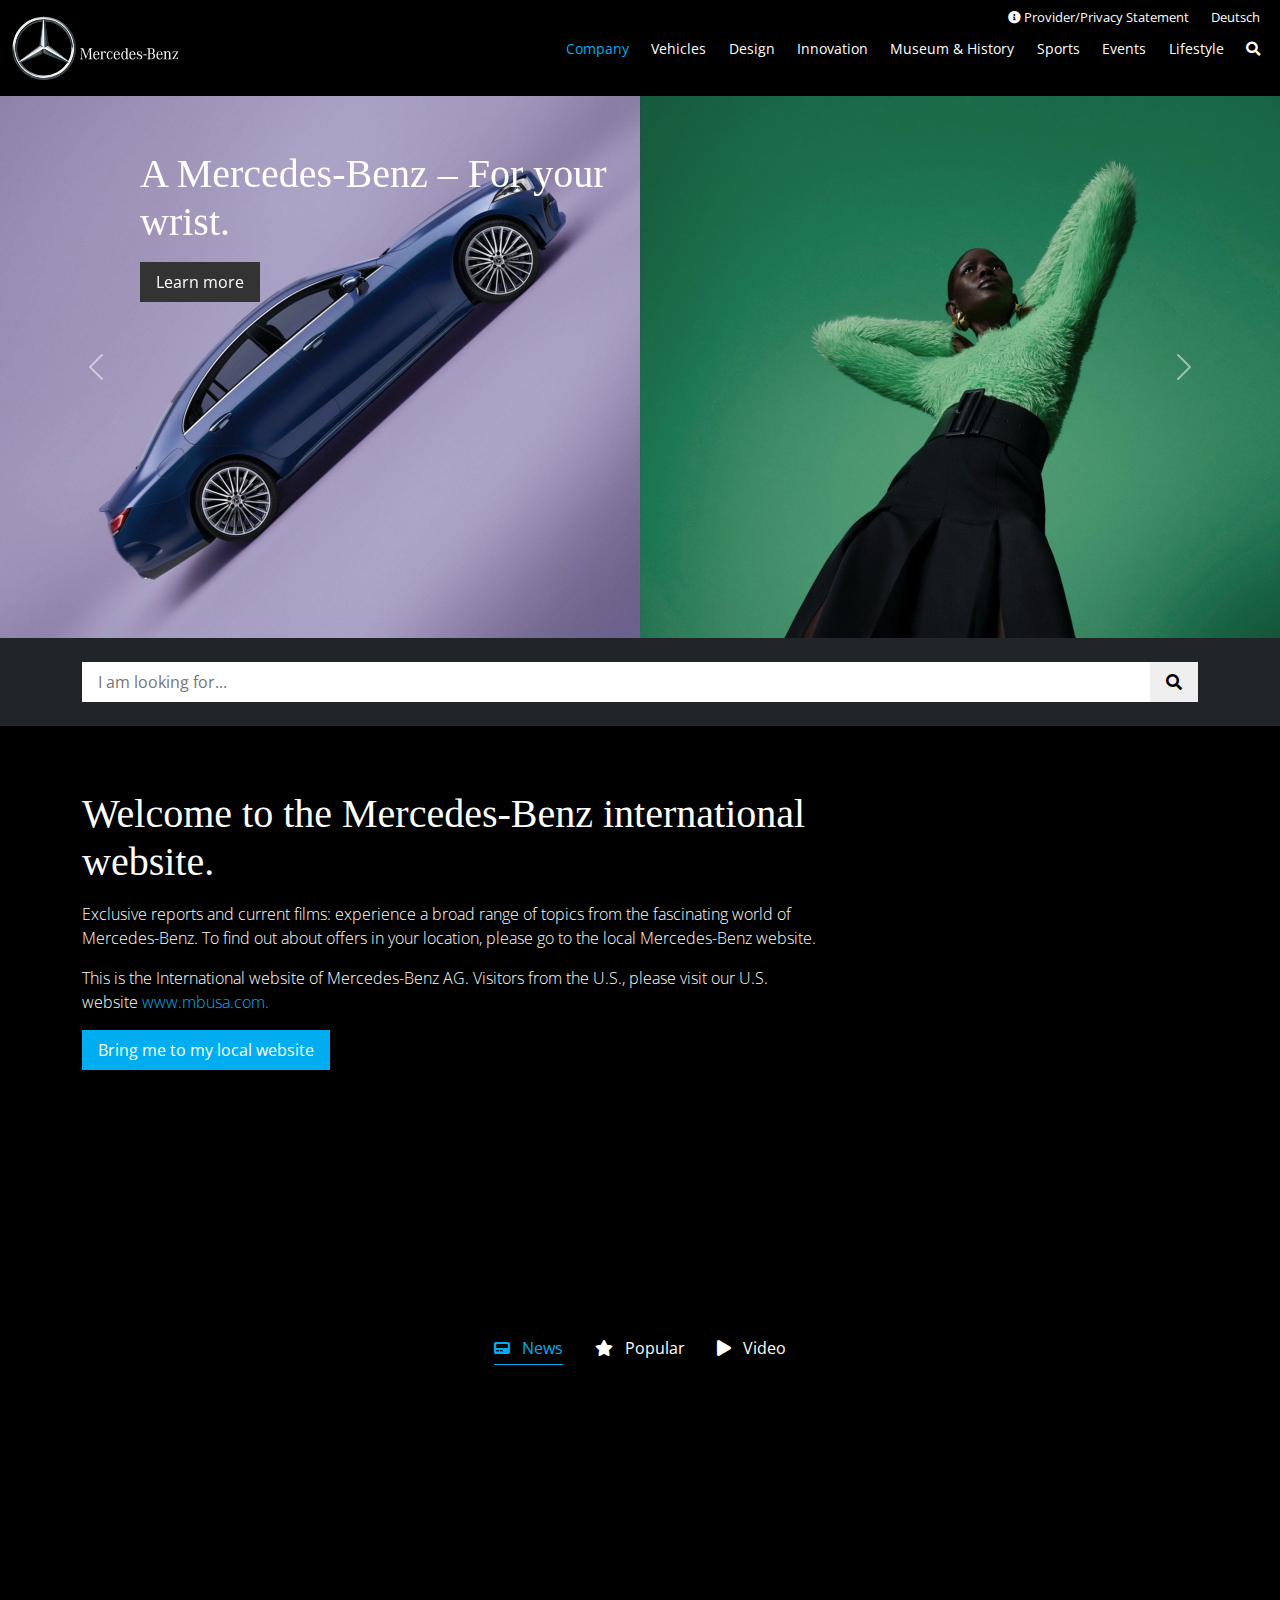
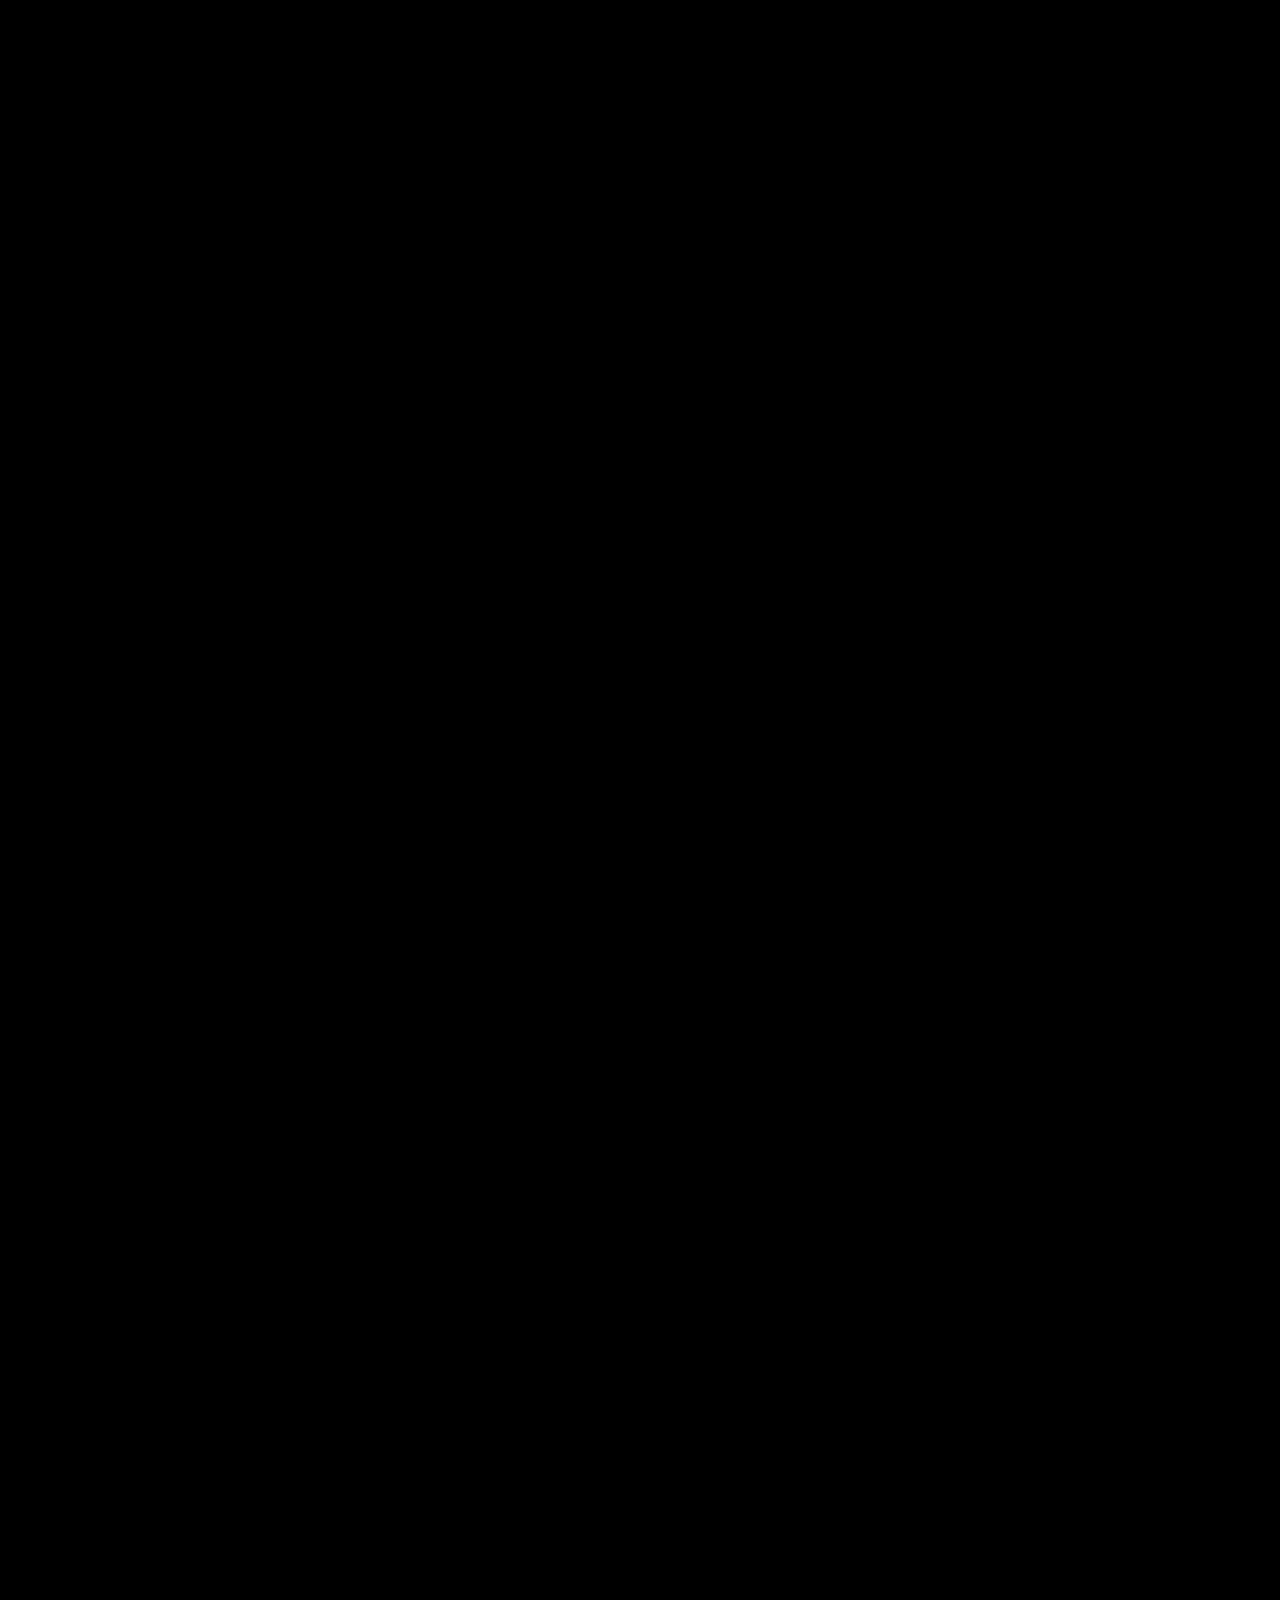
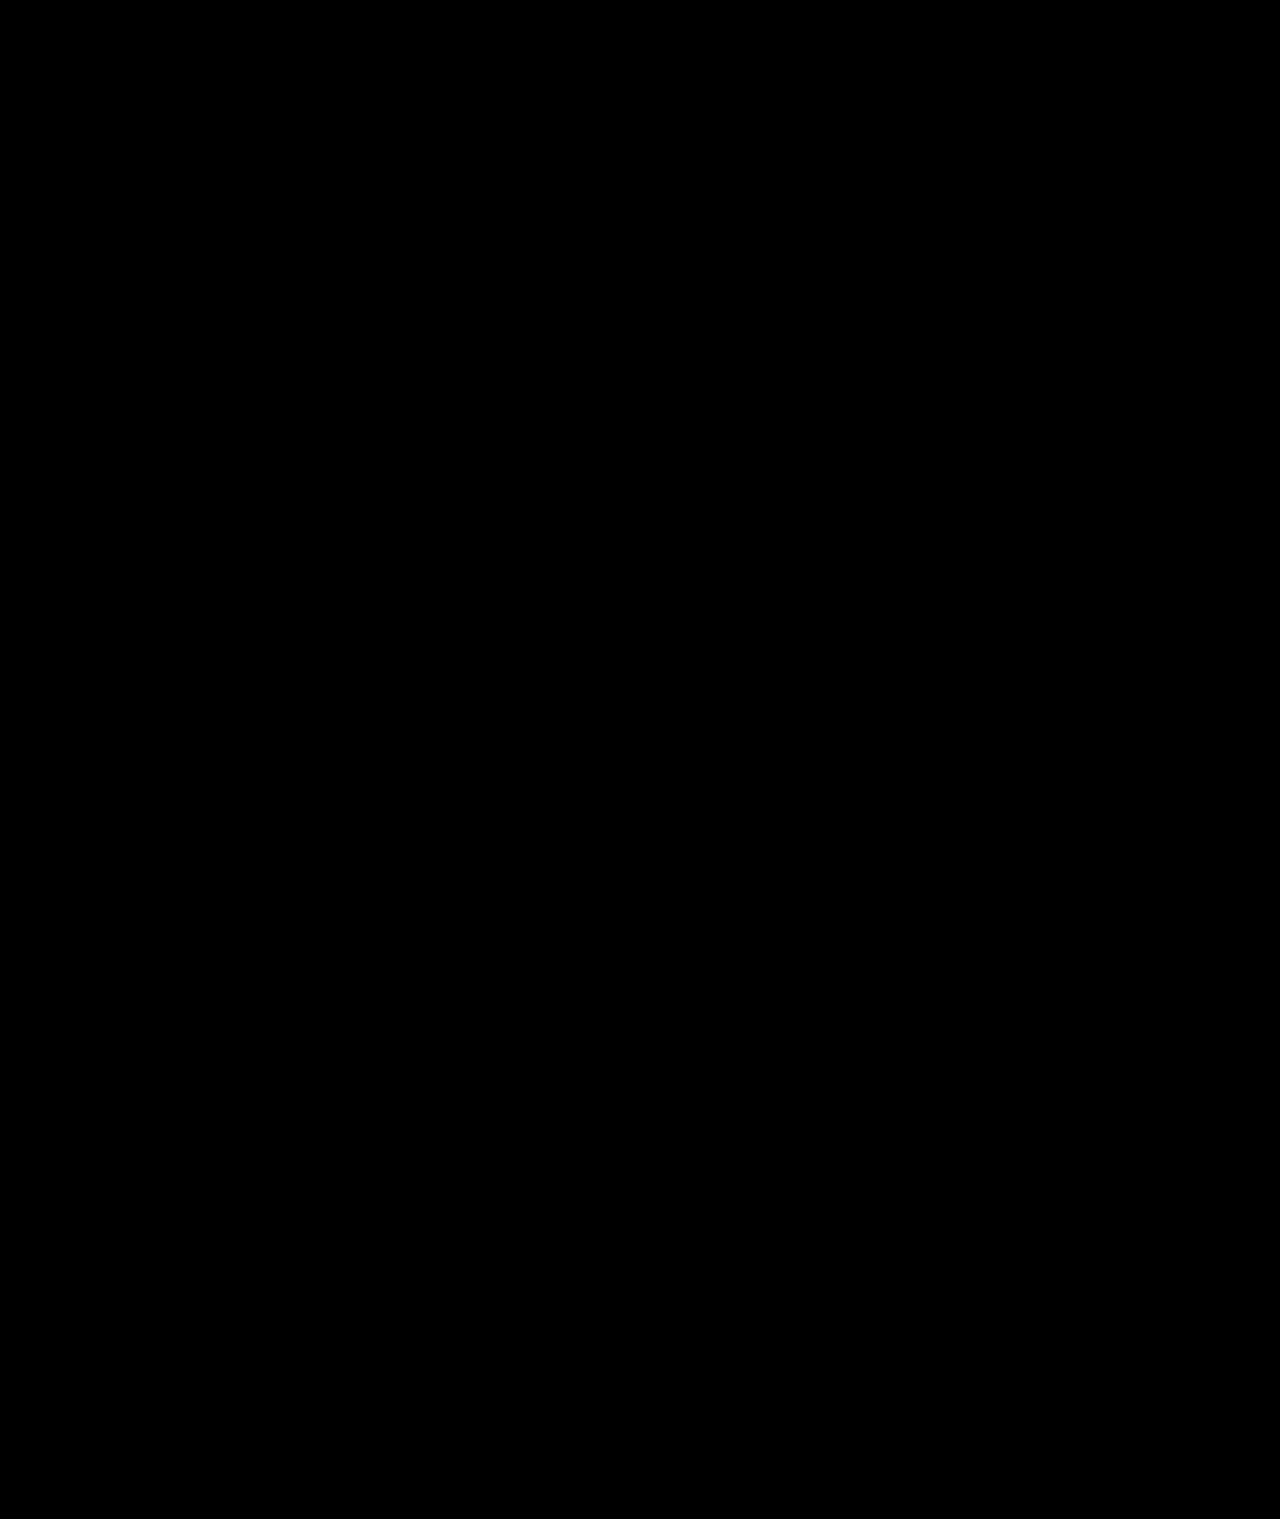
==== commit b09e9519: "ahihi" ====
--- a/index.html
+++ b/index.html
@@ -122,7 +122,7 @@
                 <div class="carousel-inner">
                     <div class="carousel-item active">
                         <img
-                            src="./images/commons/22.webp"
+                            src="./images/commons/20.jpeg"
                             class="d-block w-100 h-100"
                             alt="..."
                         />
@@ -177,7 +177,7 @@
                                                 overlay__text
                                             "
                                         >
-                                            <p class="display-6 fw-light text--serif">
+                                            <p class="display-6 fw-light text--serif text-dark">
                                                 The new EQB.
                                             </p>
                                         </div>
@@ -396,7 +396,7 @@
             </div>
         </section>
         <section class="reveal">
-            <div class="container">
+            <div class="container-fluid p-0 w-outline">
                 <ul
                     class="nav justify-content-center reveal__nav"
                     id="pills-tab"
--- a/scss/main.css
+++ b/scss/main.css
@@ -18,6 +18,10 @@
   body, html {
     font-size: 100%;
   }
+}
+
+.w-outline {
+  max-width: calc(100% - 4px);
 }
 
 .show-only-screen {
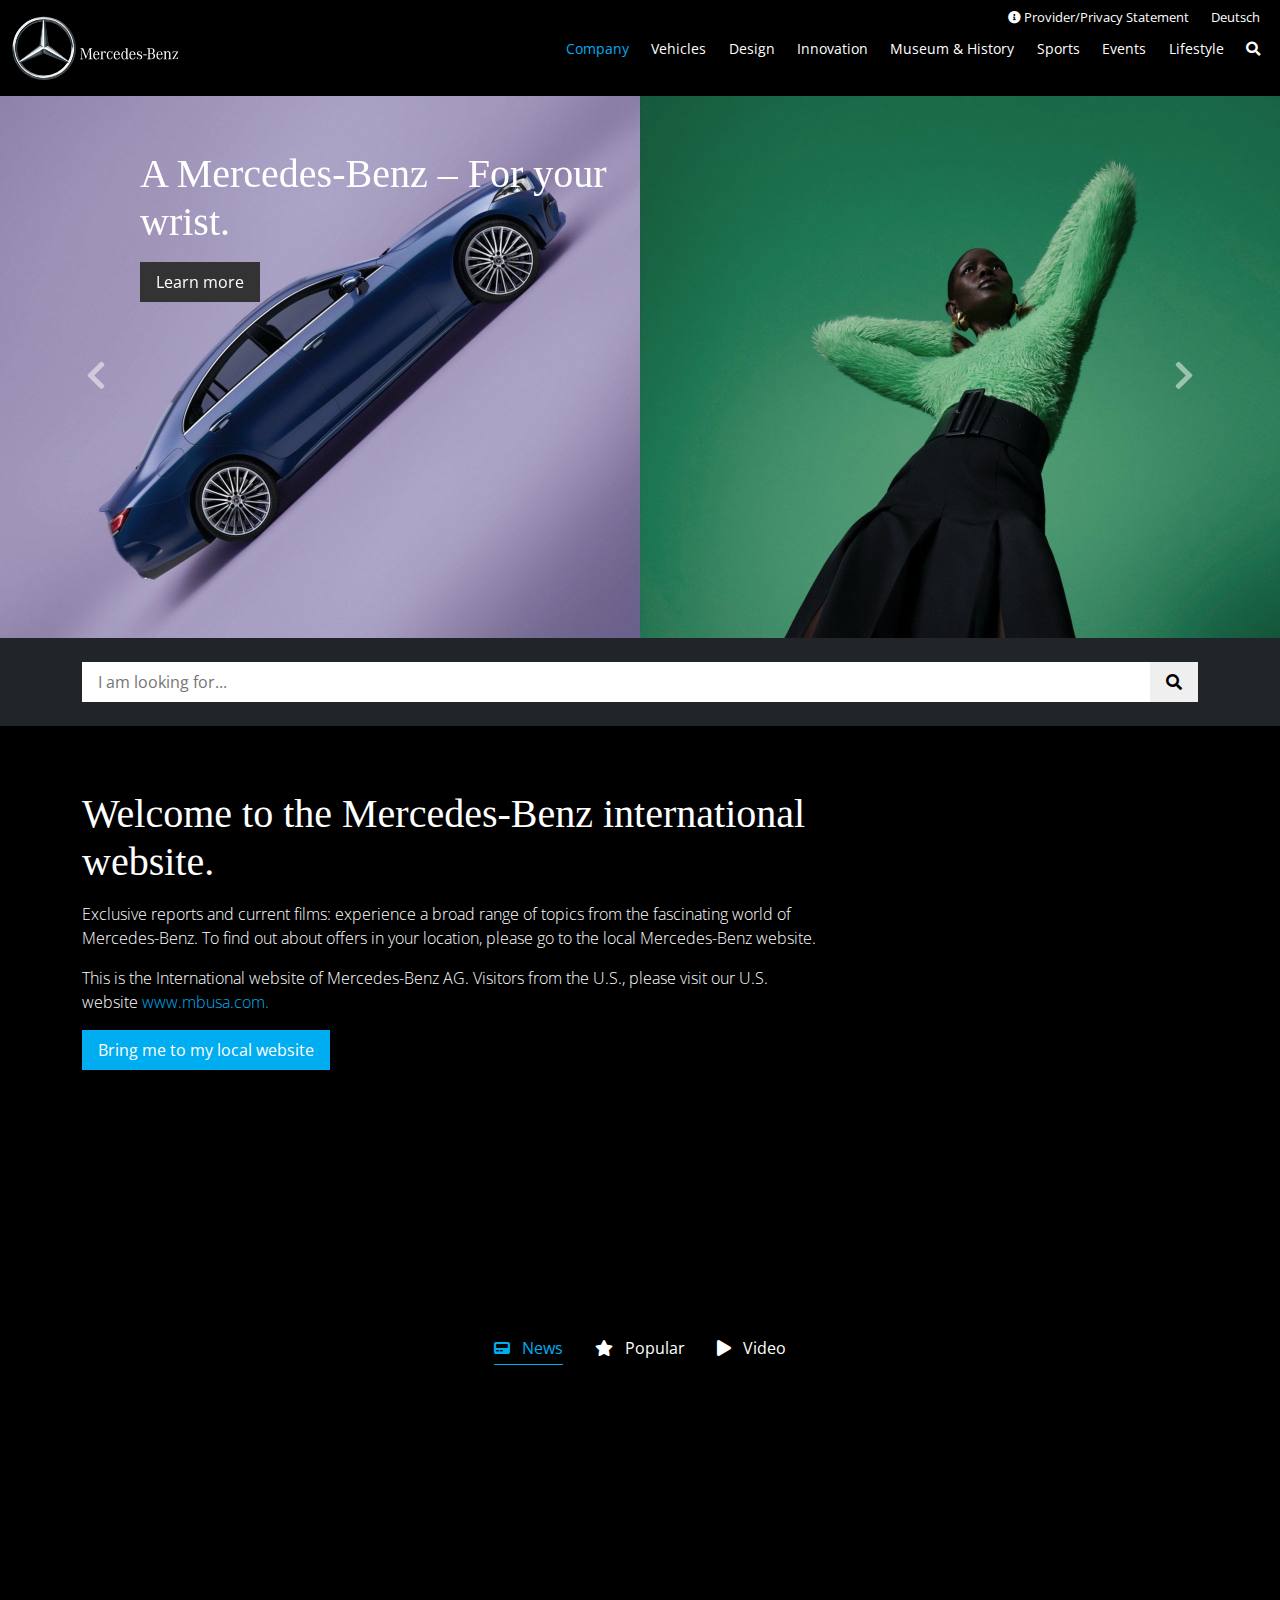
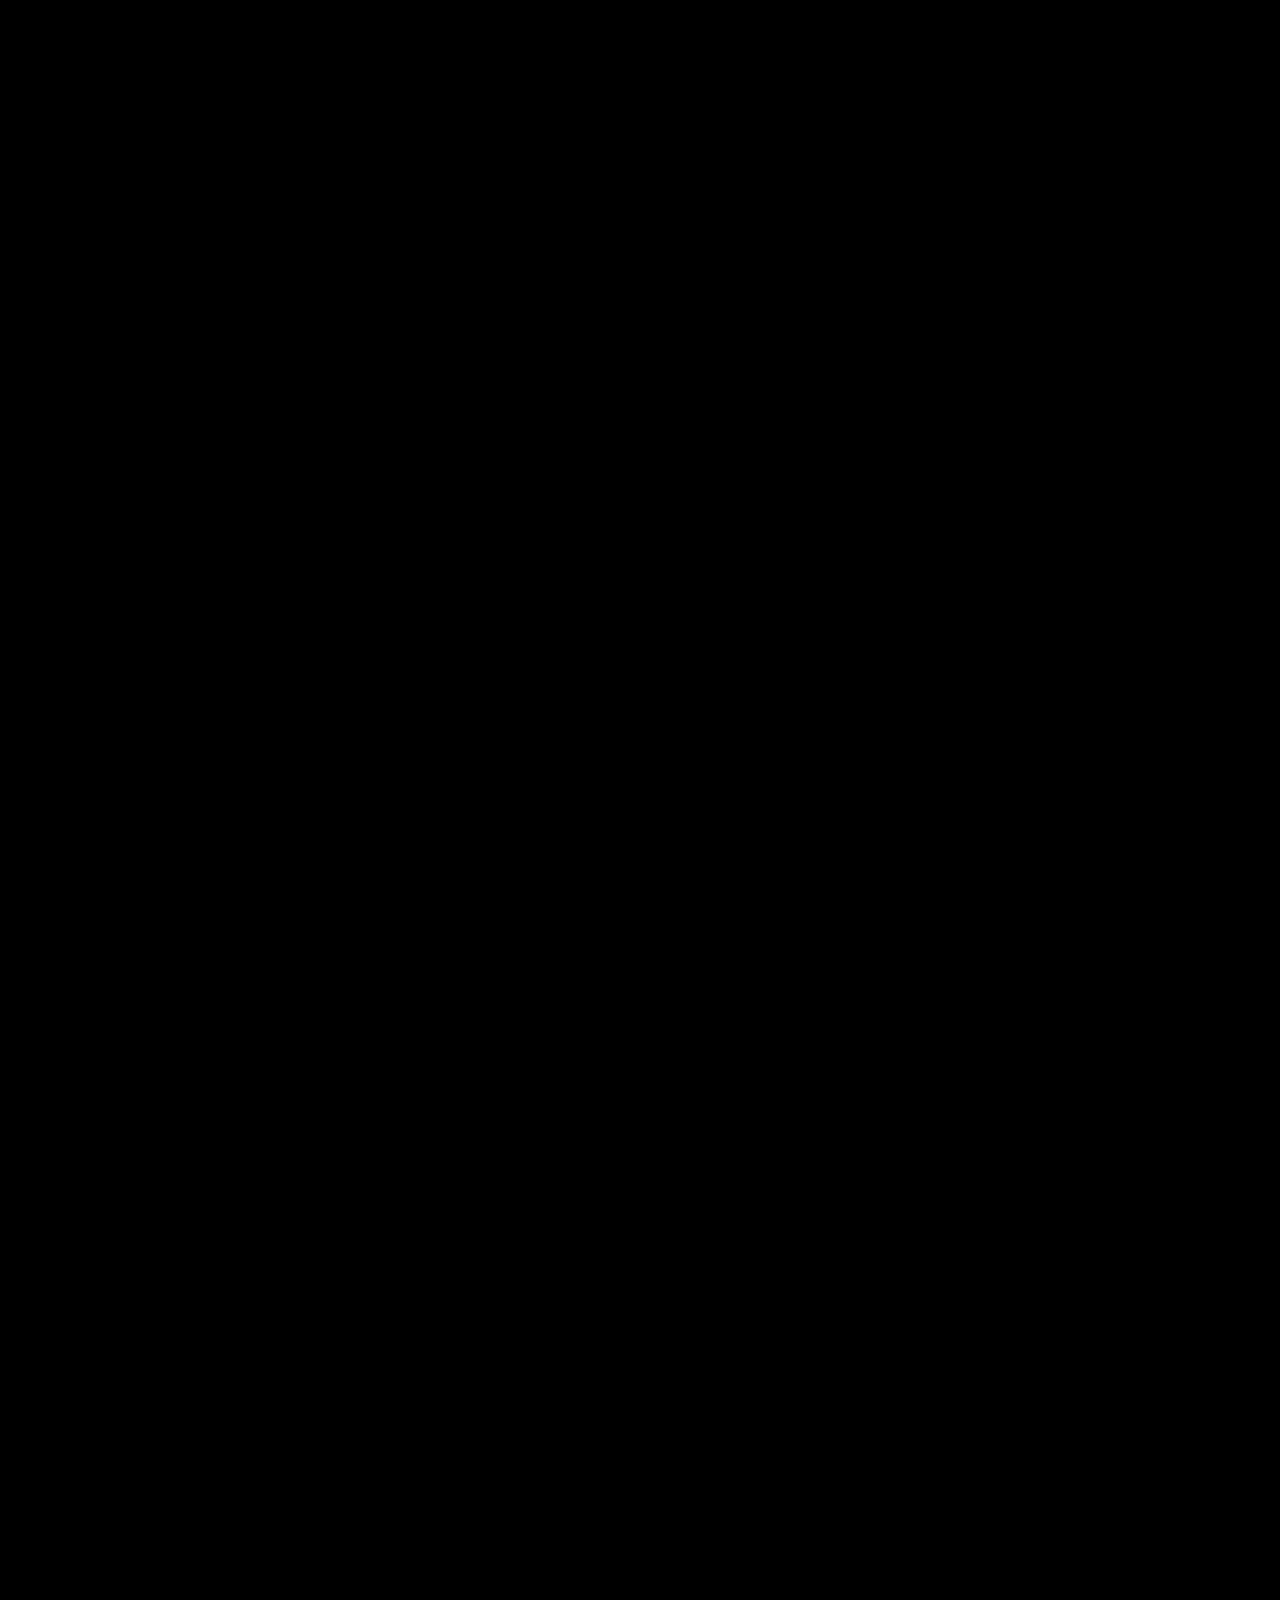
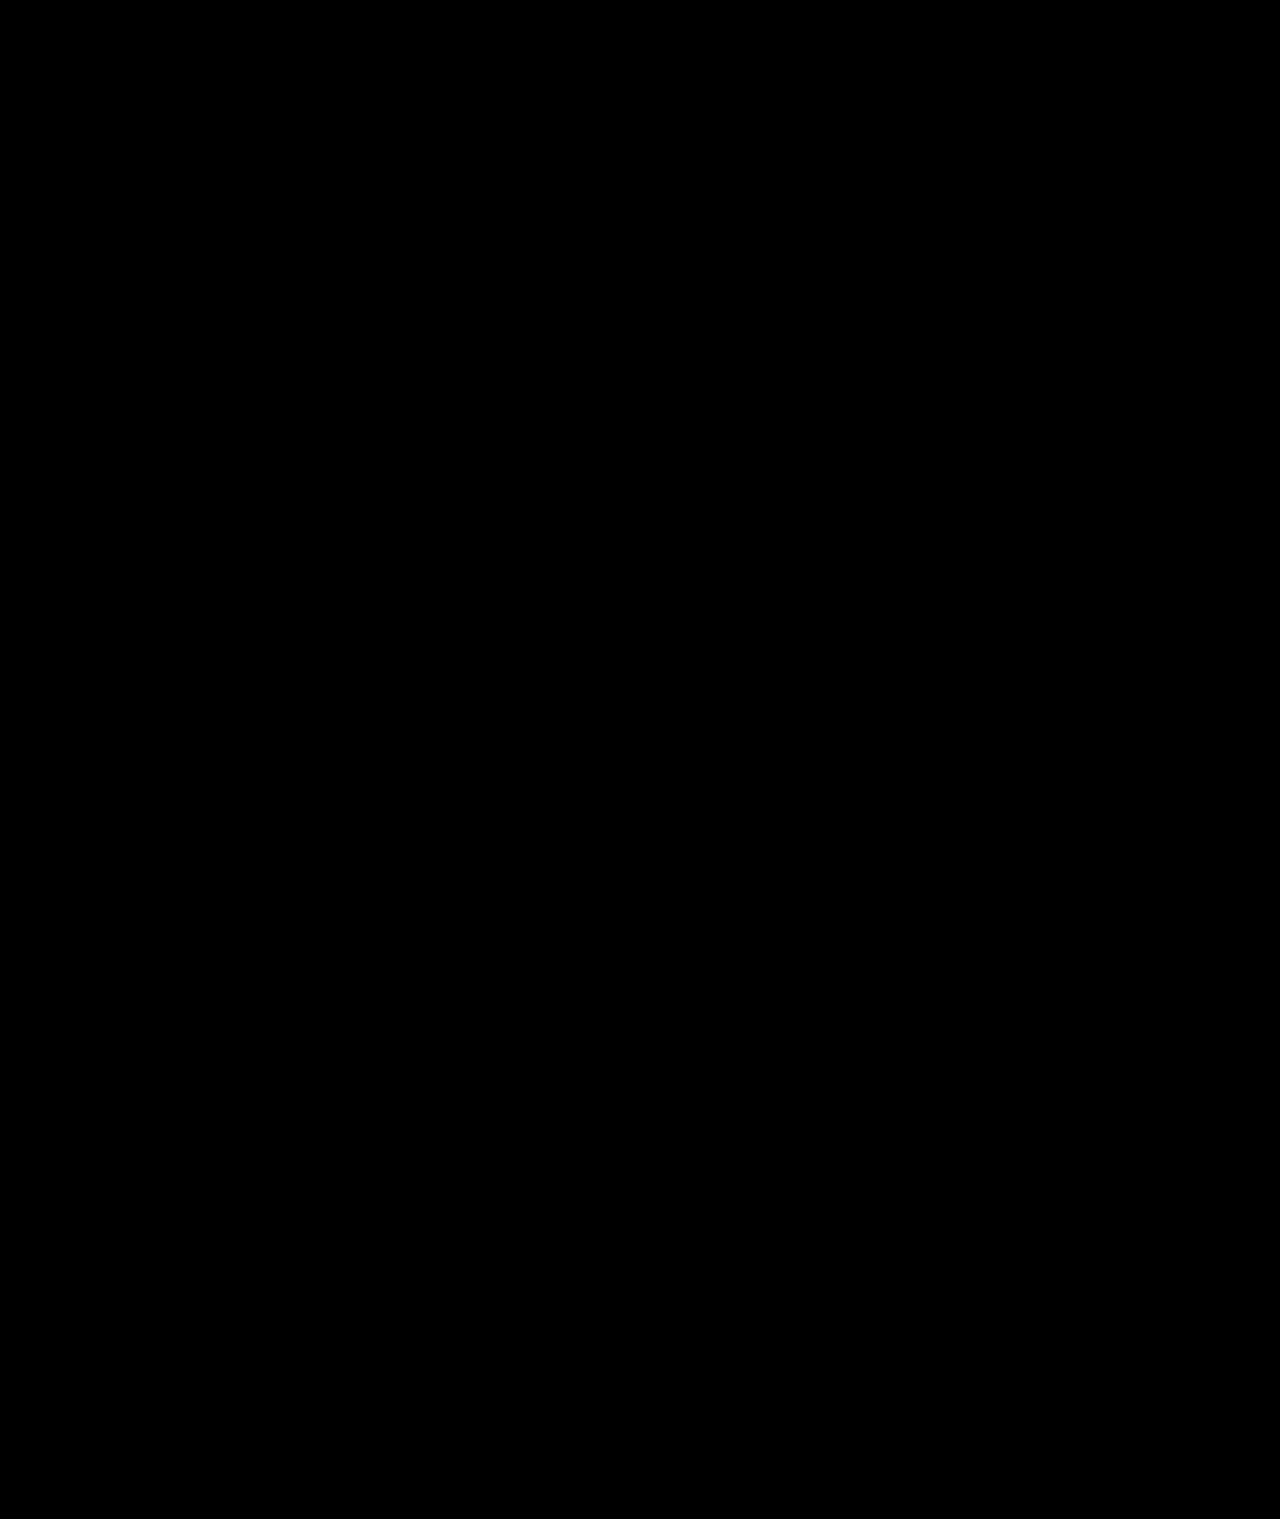
==== commit 258ec471: "fix done" ====
--- a/index.html
+++ b/index.html
@@ -283,13 +283,13 @@
                     </div>
                 </div>
                 <button
-                    class="carousel-control-prev"
+                    class="carousel-control-prev "
                     type="button"
                     data-bs-target="#brandhubCarousel"
                     data-bs-slide="prev"
                 >
                     <span
-                        class="carousel-control-prev-icon"
+                        class="carousel-control-icon carousel-control-prev-icon "
                         aria-hidden="true"
                     ></span>
                     <span class="visually-hidden">Previous</span>
@@ -301,7 +301,7 @@
                     data-bs-slide="next"
                 >
                     <span
-                        class="carousel-control-next-icon"
+                        class="carousel-control-icon carousel-control-next-icon"
                         aria-hidden="true"
                     ></span>
                     <span class="visually-hidden">Next</span>
--- a/scss/main.css
+++ b/scss/main.css
@@ -98,6 +98,32 @@
 
 .form-control-custom button:hover {
   opacity: .7;
+}
+
+.brandhub .carousel-control-icon {
+  background-image: unset;
+}
+
+.brandhub .carousel-control-icon::before {
+  font-family: 'Font Awesome 5 Free';
+  content: '\f053';
+  font-weight: 900;
+  display: block;
+  color: #fff;
+  font-size: 2rem;
+  transition: all .5s;
+}
+
+.brandhub .carousel-control-icon:active::before {
+  color: #00ADF0 !important;
+}
+
+.brandhub .carousel-control-next-icon::before {
+  content: '\f054';
+}
+
+.brandhub .carousel-control-prev-icon::before {
+  content: '\f053';
 }
 
 .brandhub .carousel-item {
